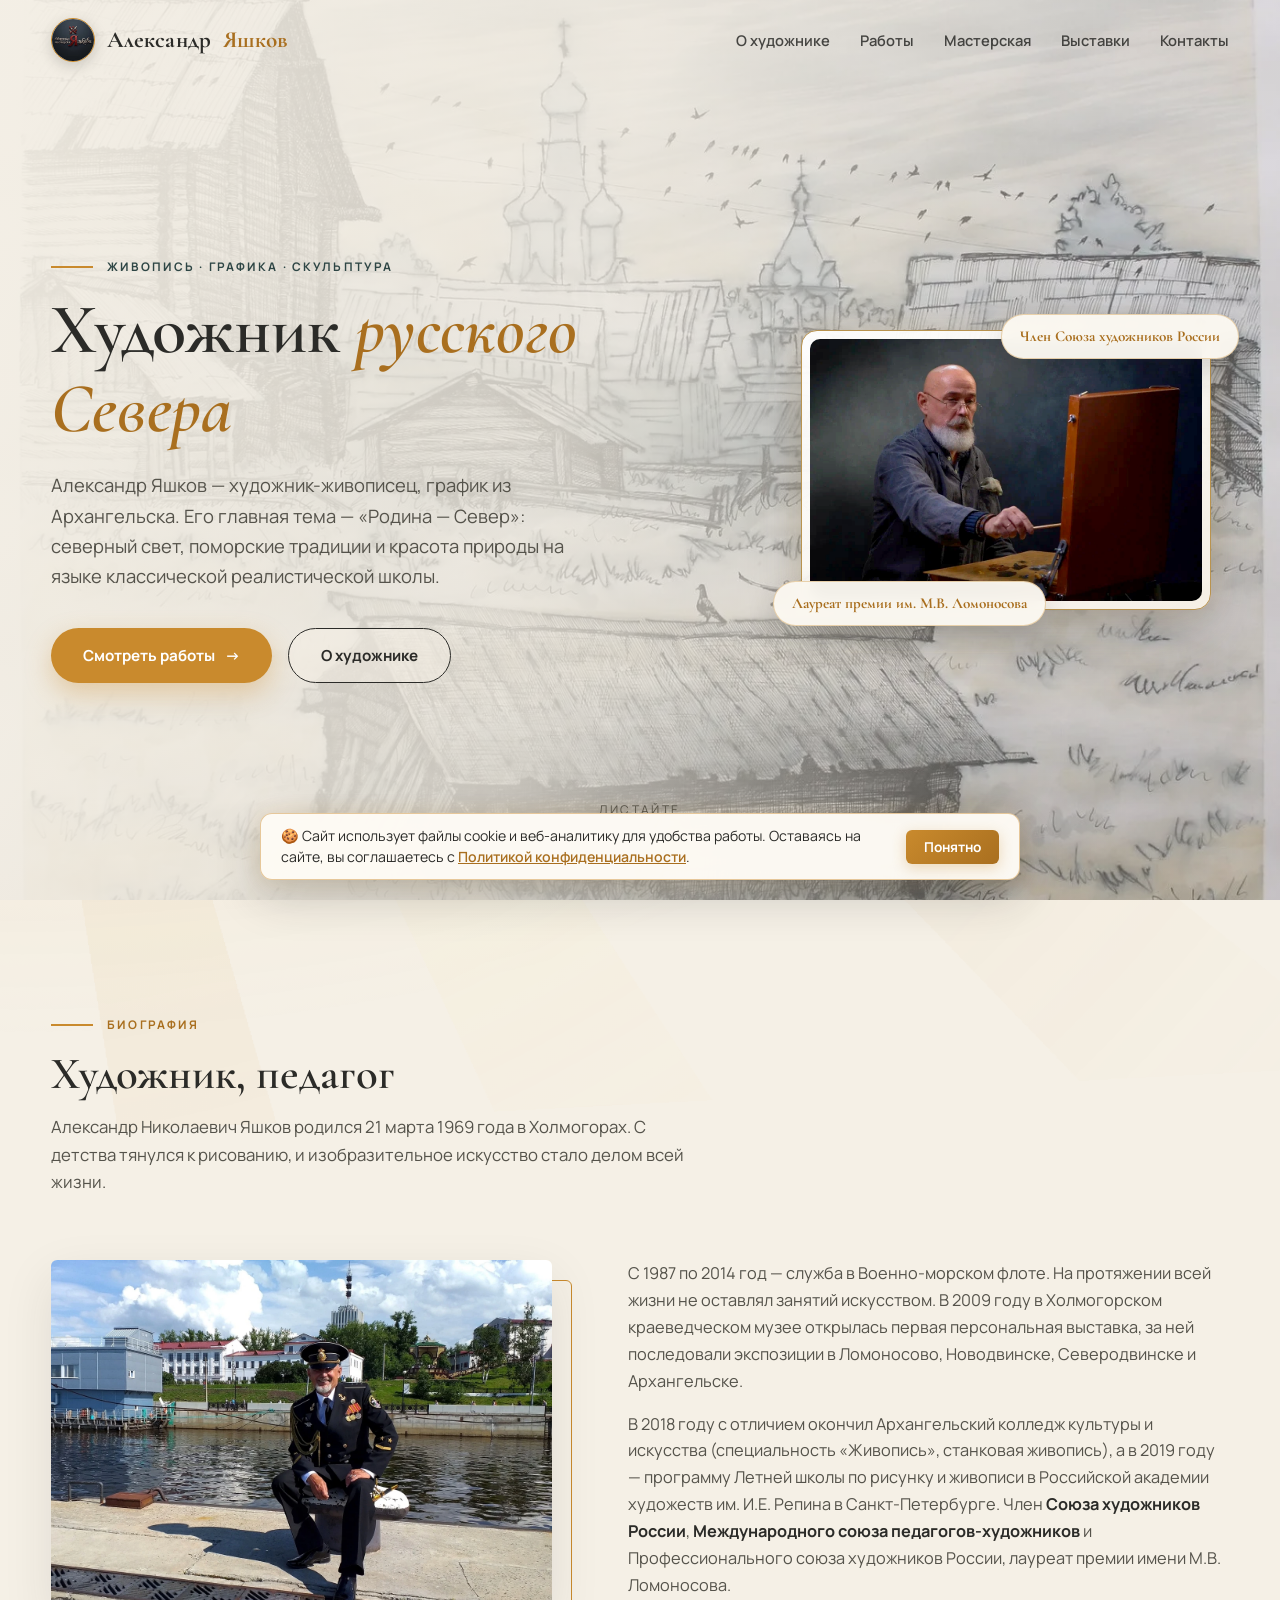
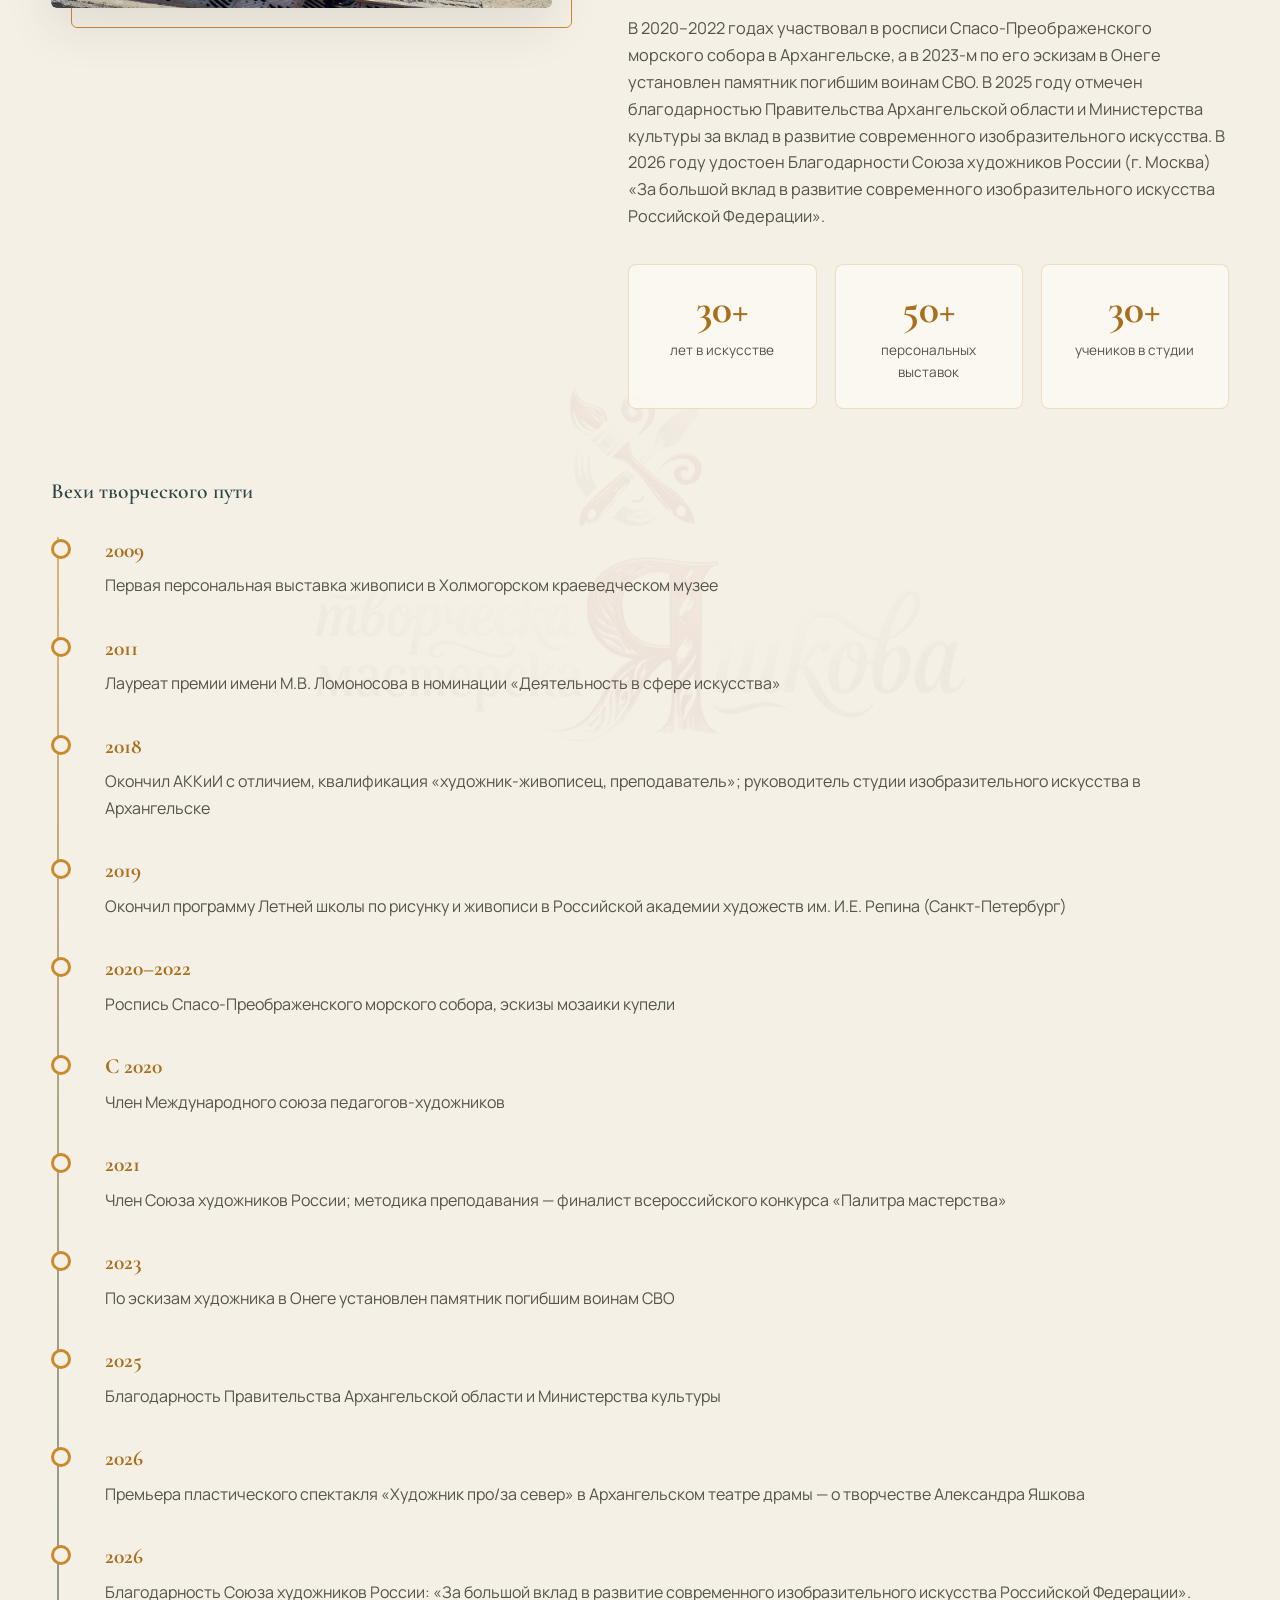
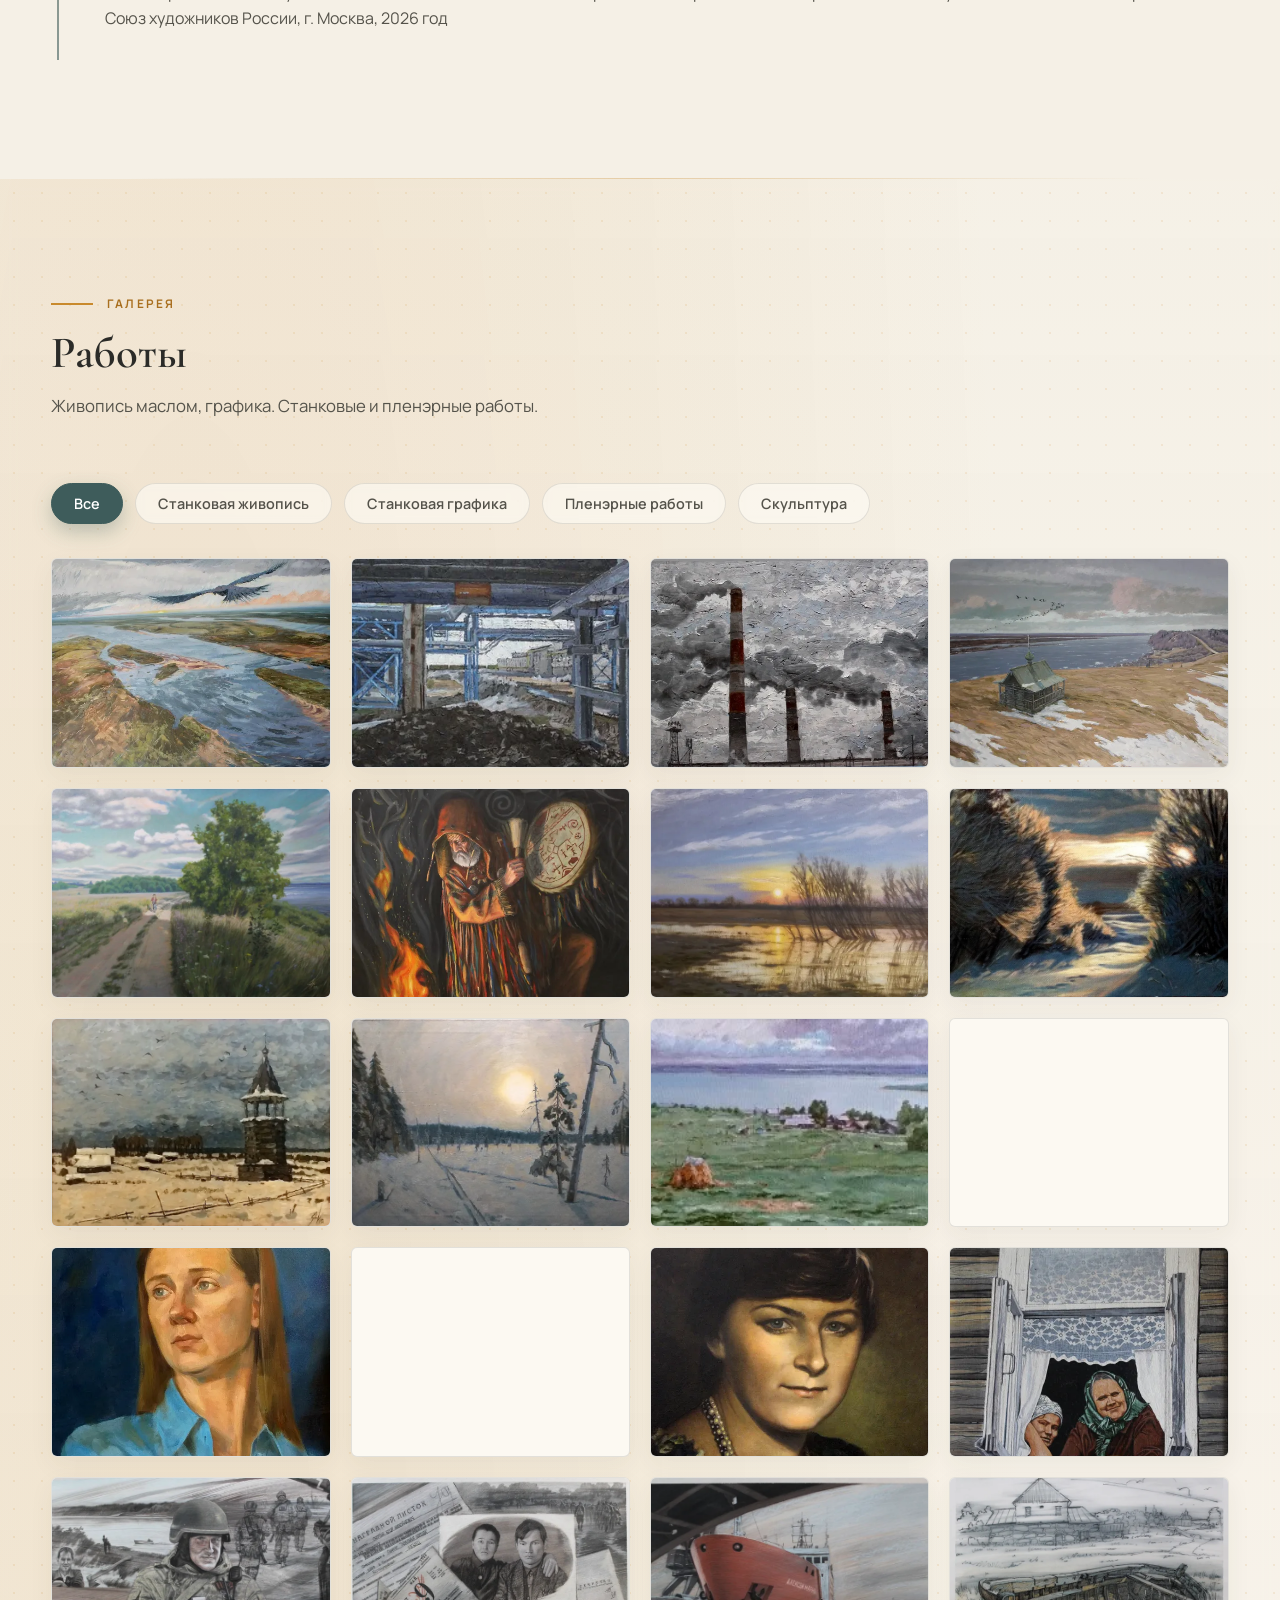
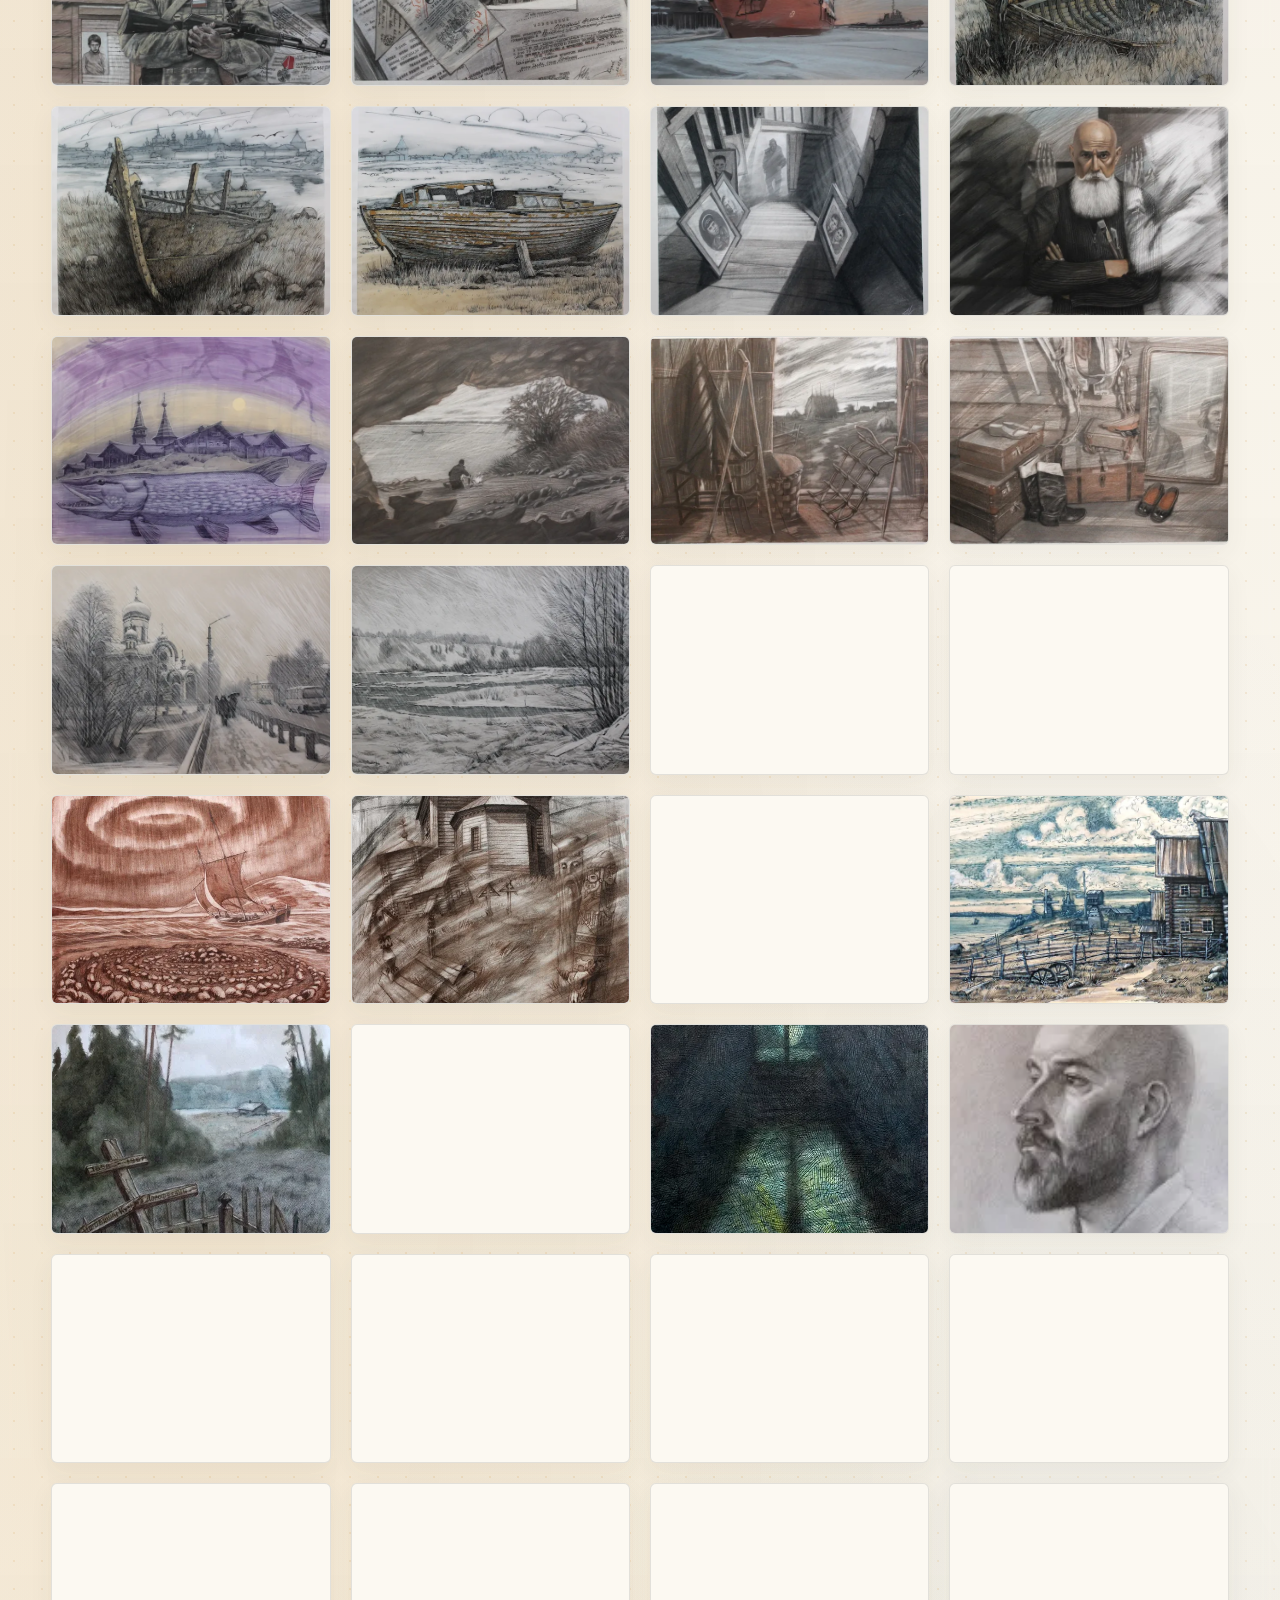
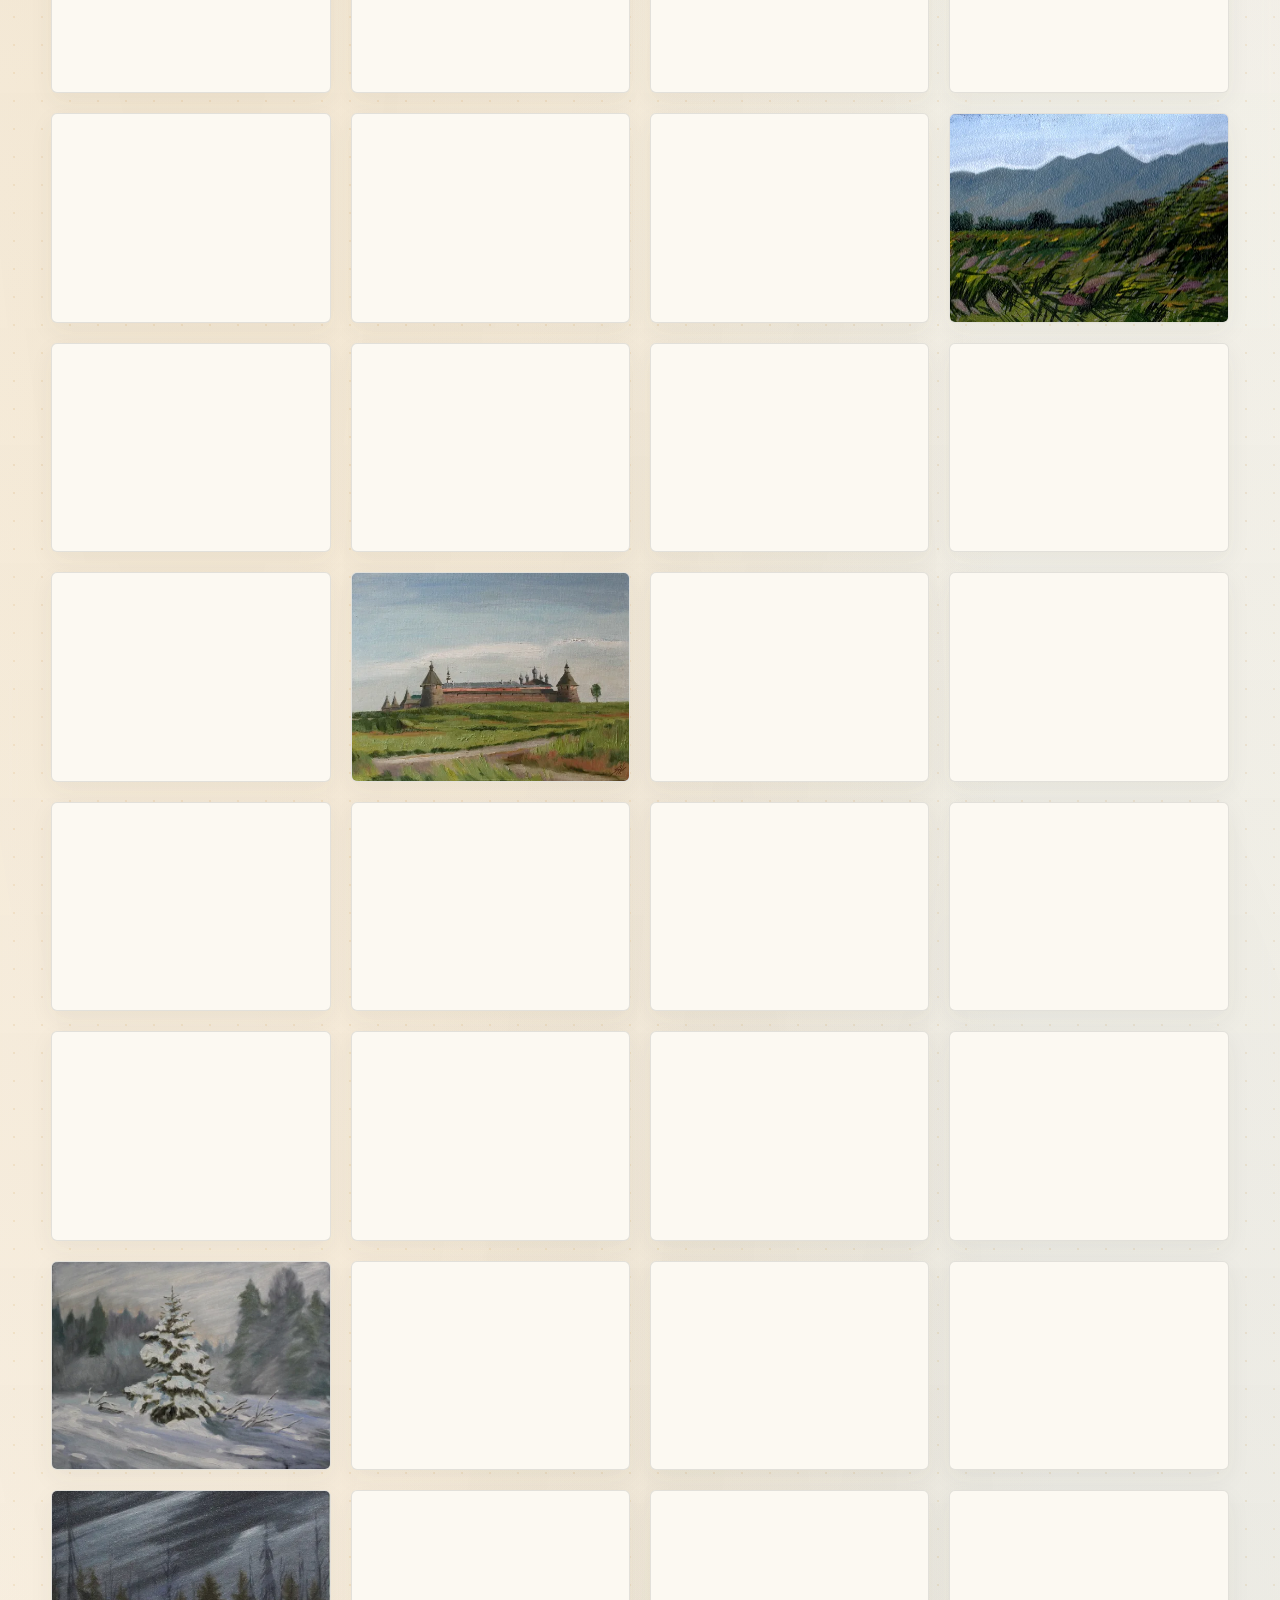
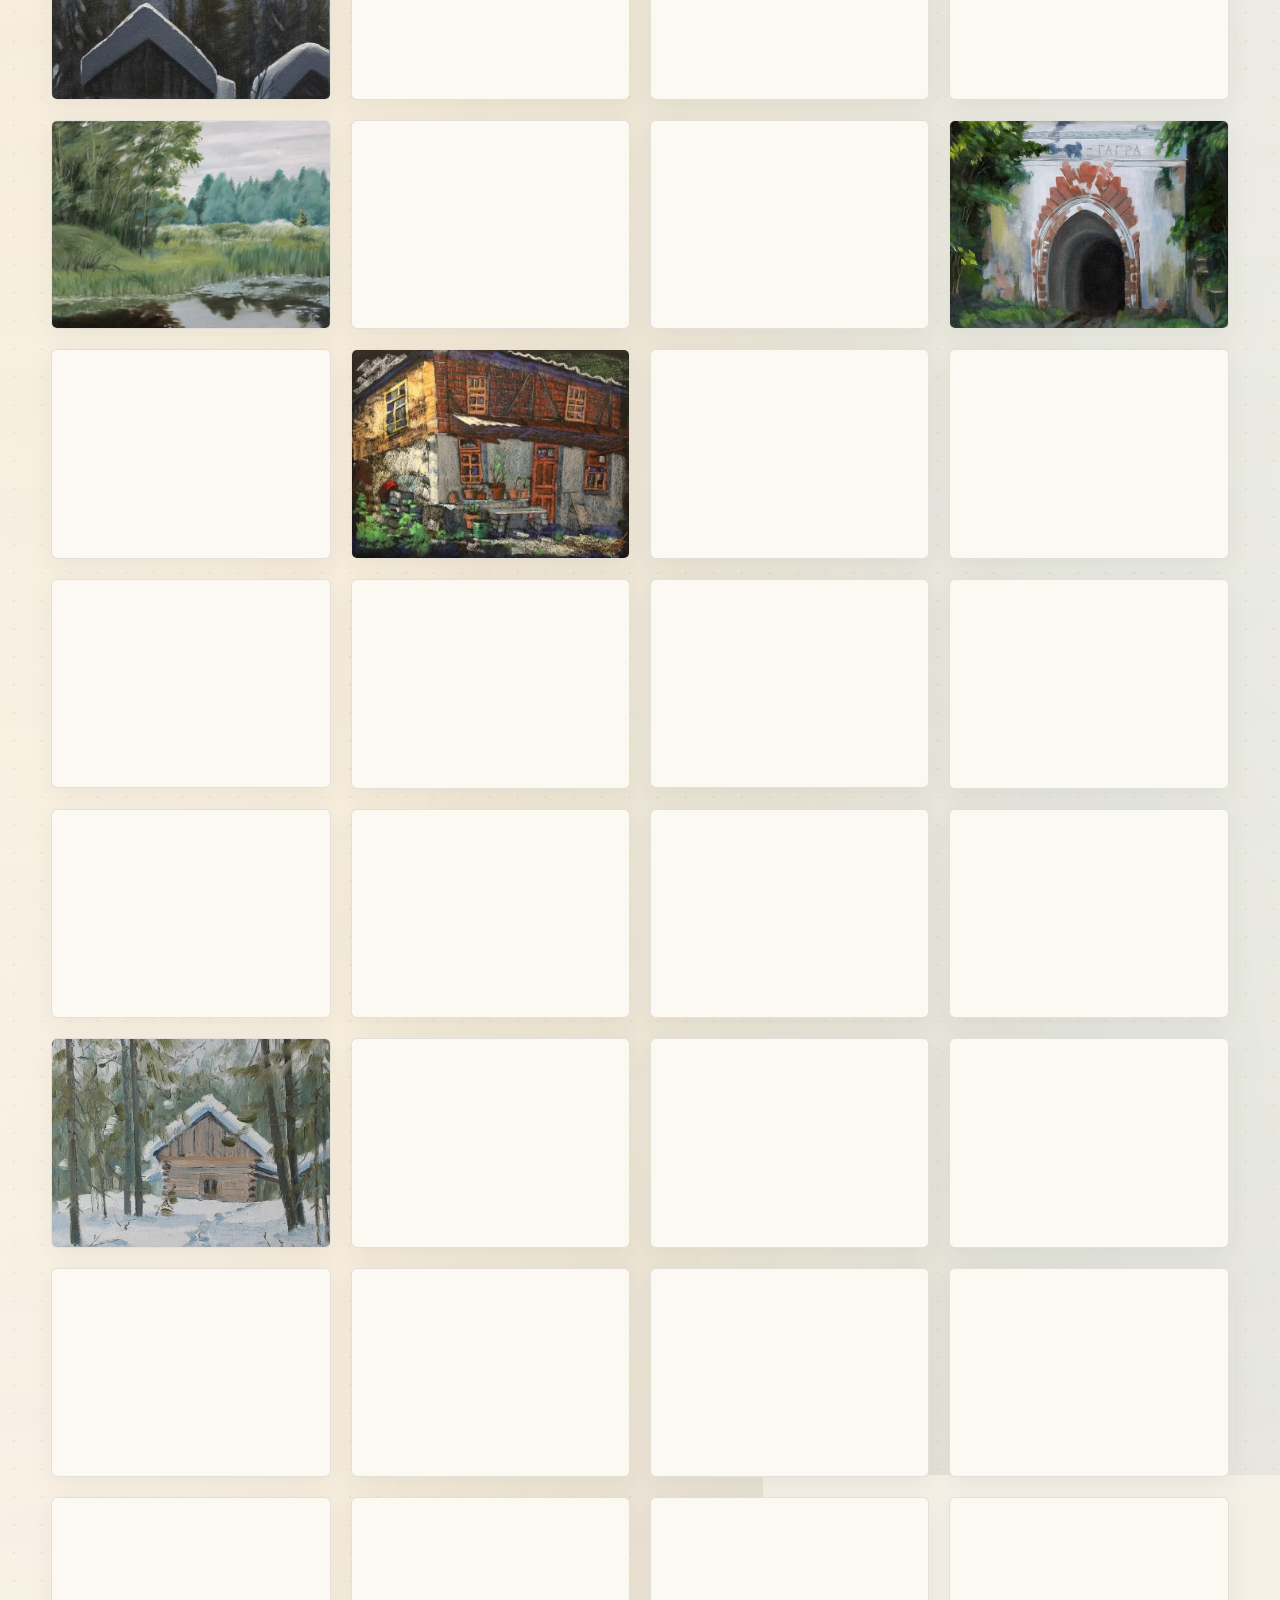
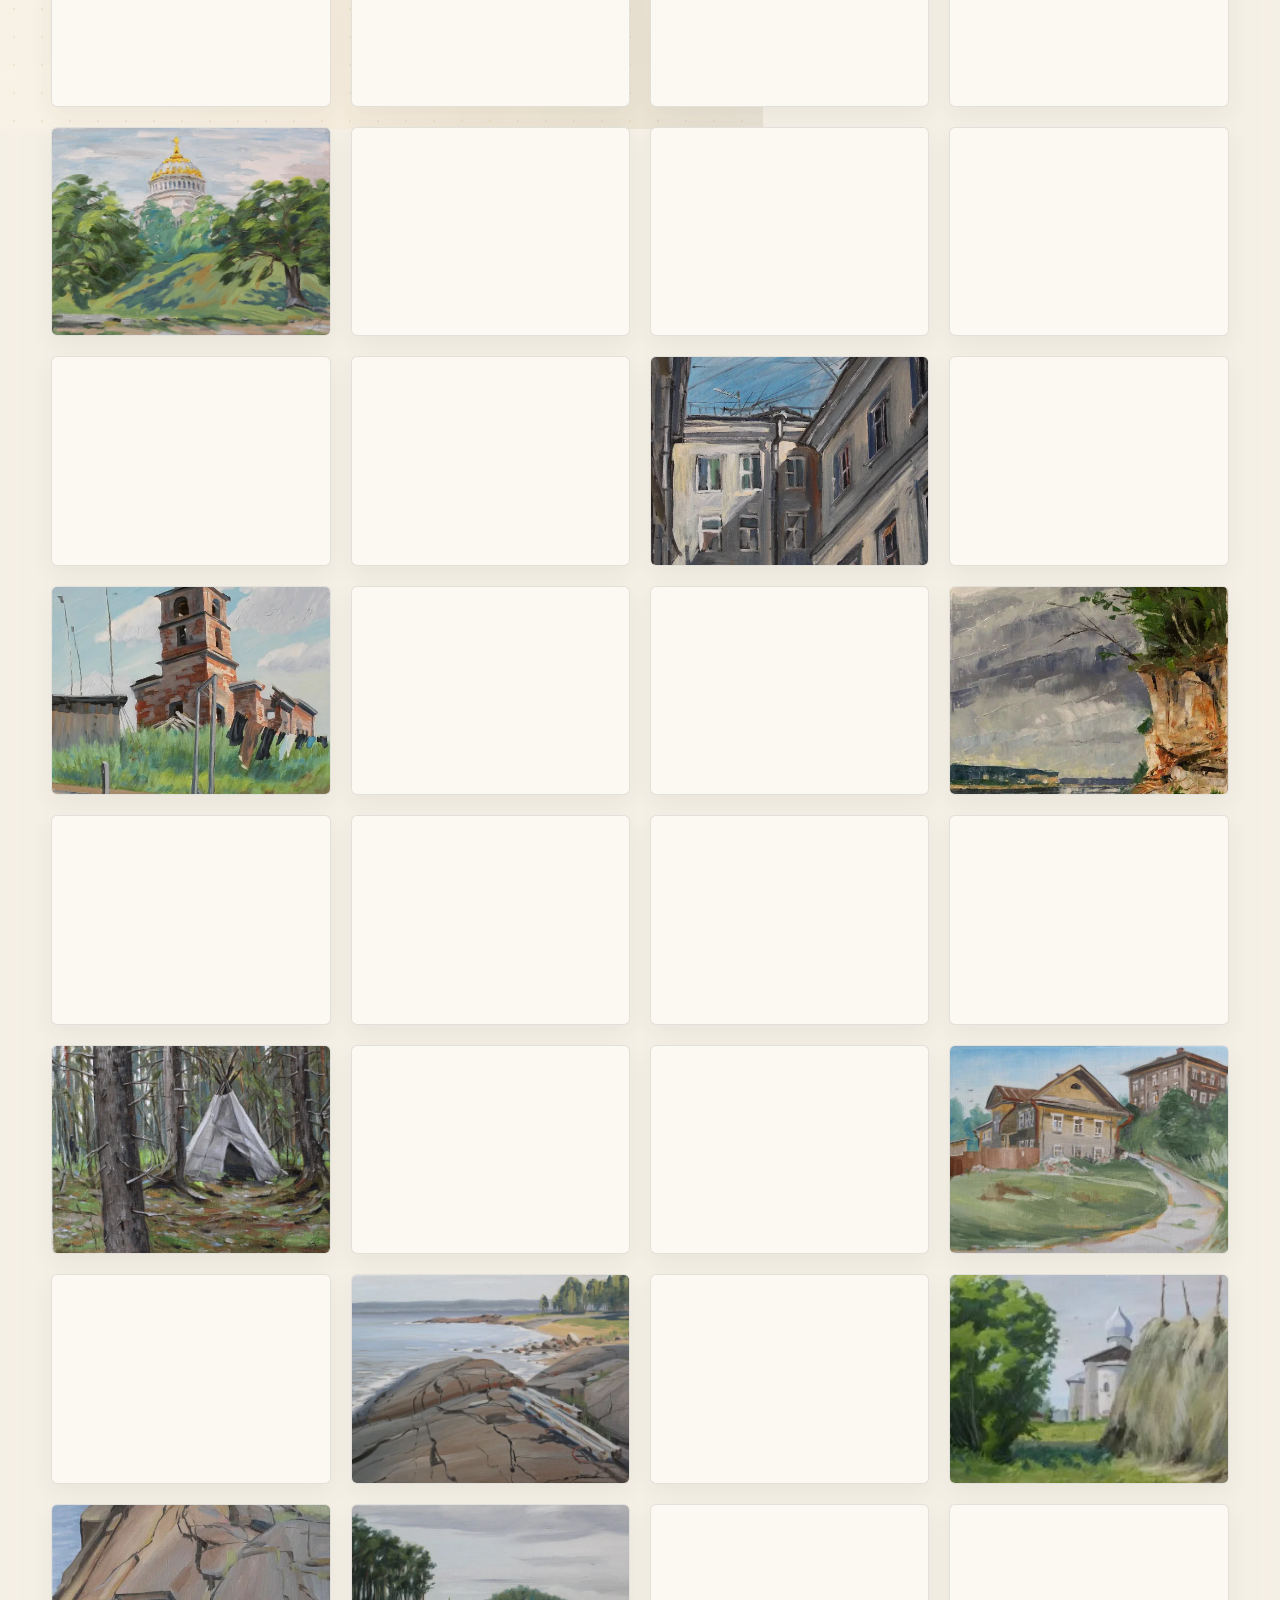
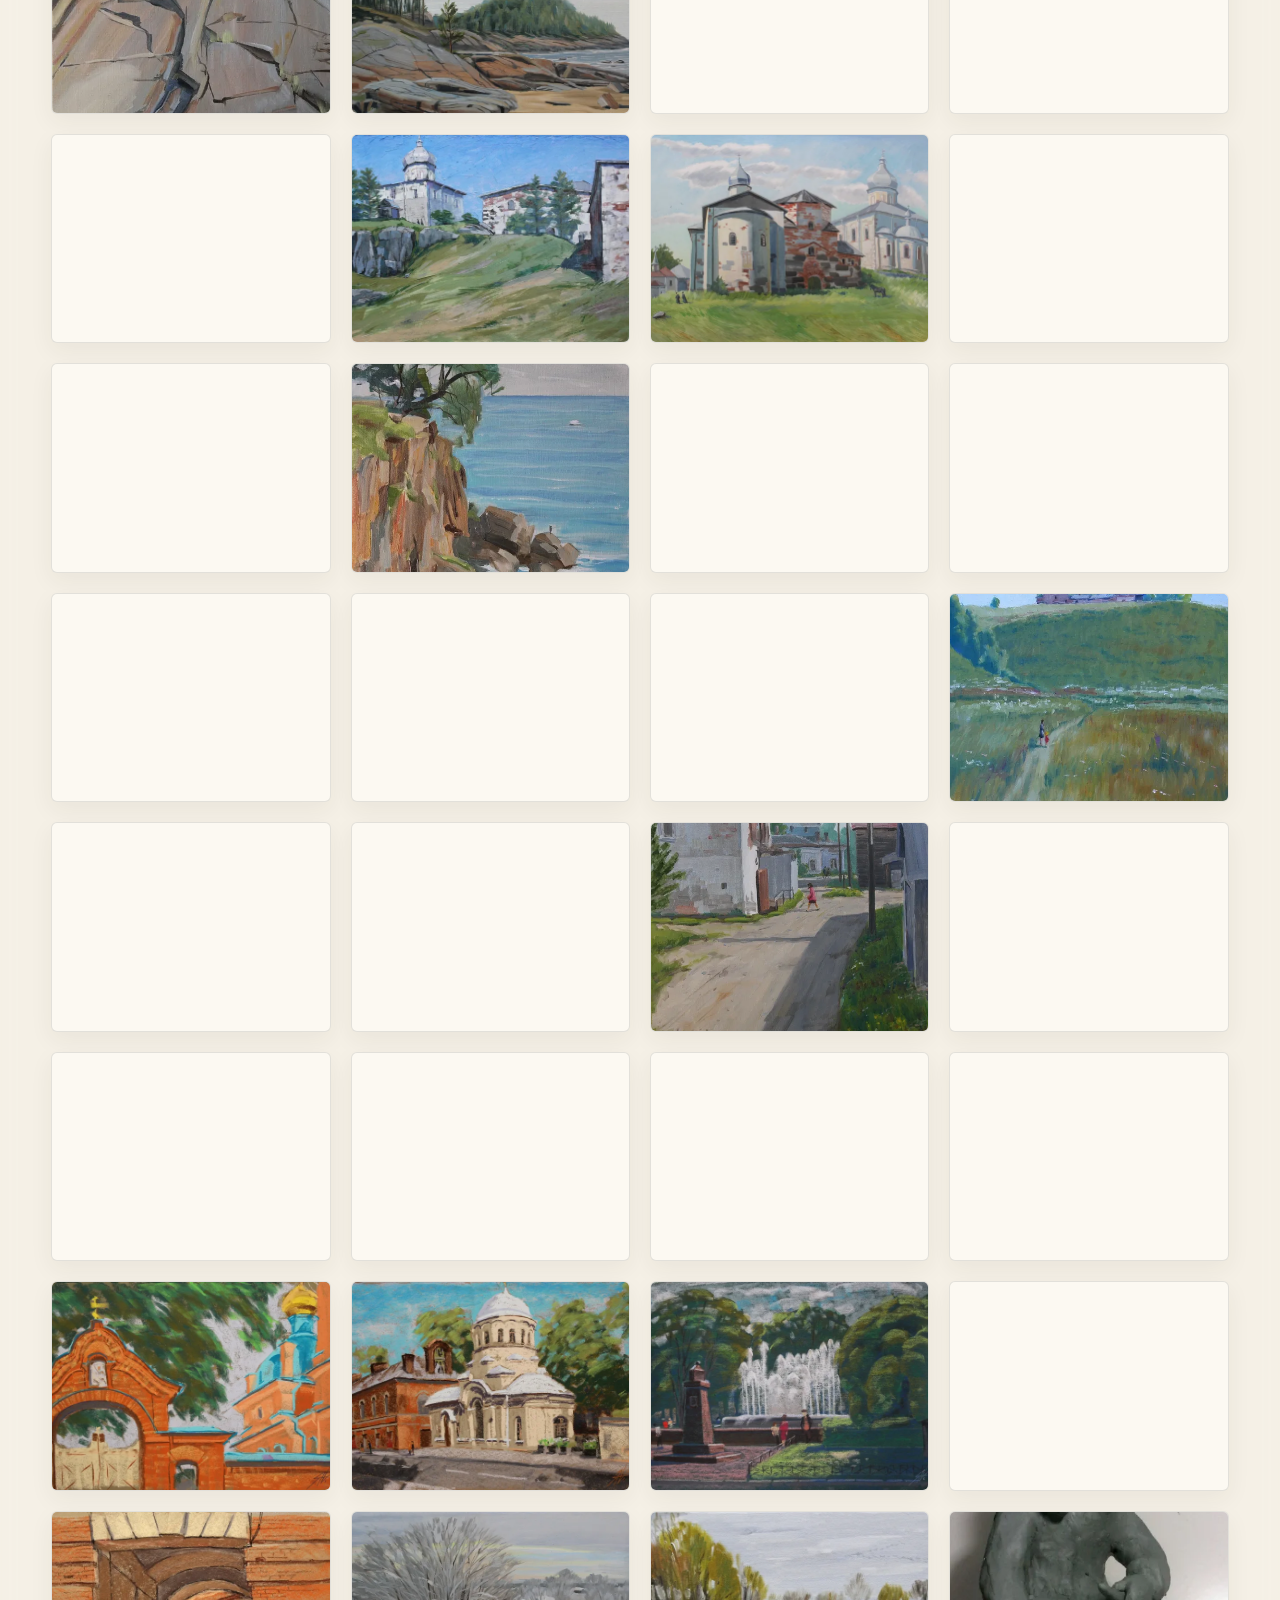
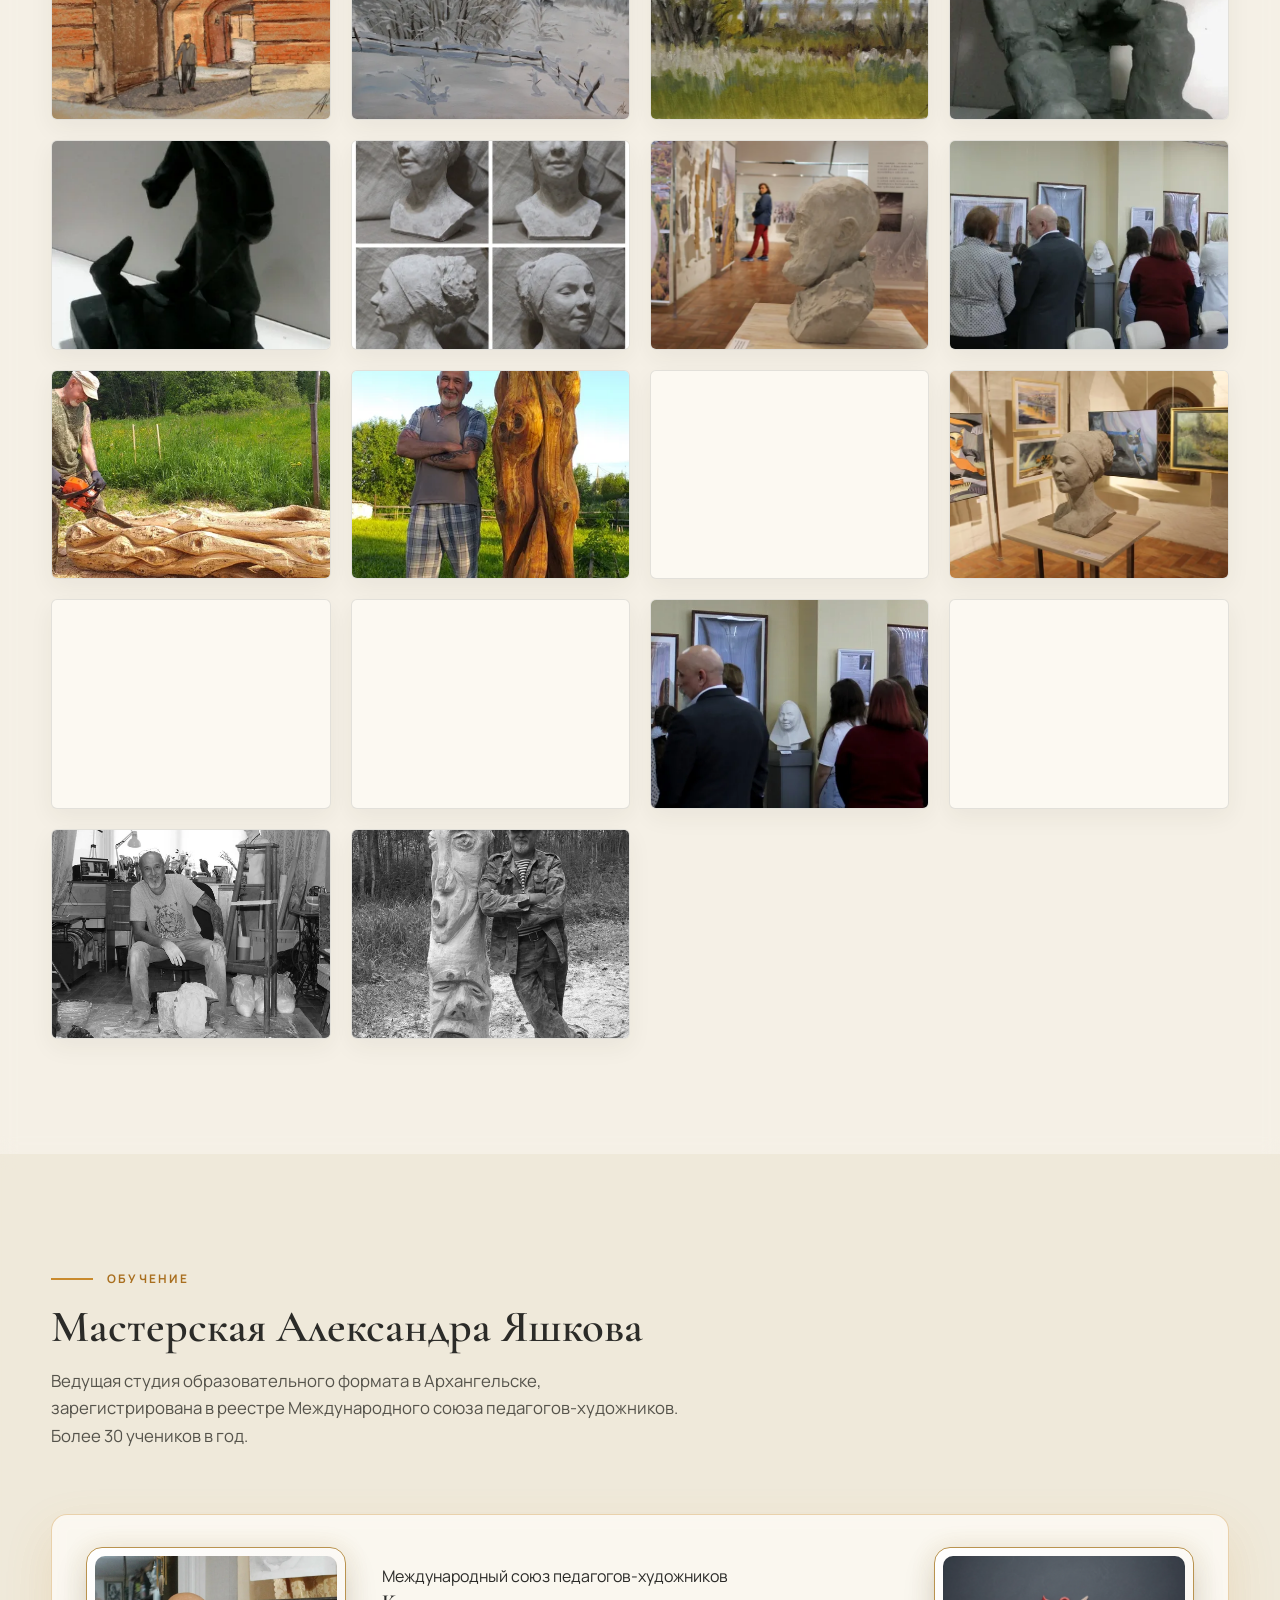
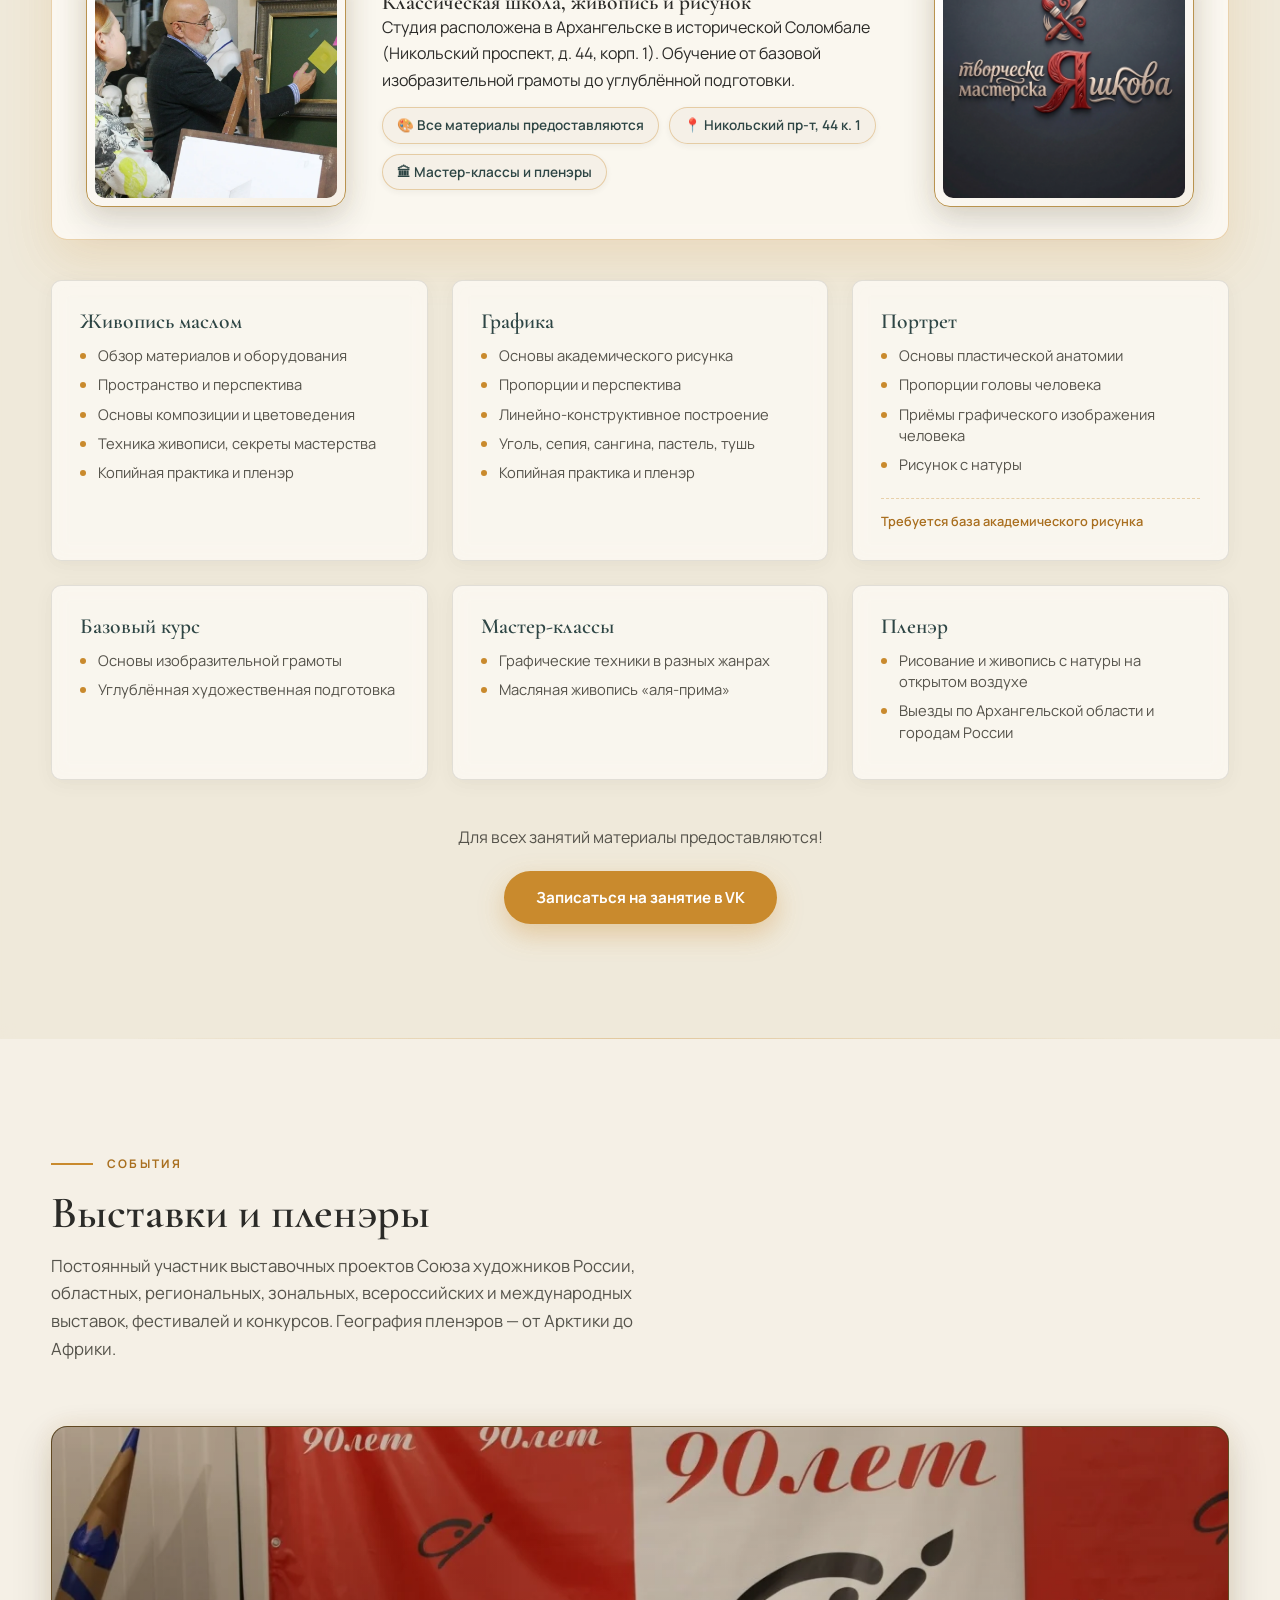
==== index.html @ a89cfd55 "Migrate yashkov29.ru static site to GitHub Pages (webp-optimized)" ====
<!DOCTYPE html>
<html lang="ru">
<head>
<meta charset="UTF-8">
<meta name="viewport" content="width=device-width, initial-scale=1.0">
<title>Александр Яшков — художник · Архангельск</title>
<meta name="description" content="Александр Яшков — архангельский художник-живописец и график, член Союза художников России, лауреат премии им. М.В. Ломоносова. Живопись, графика, скульптура, мастерская.">
<meta name="yandex-verification" content="c140264c277405fc">
<meta name="google-site-verification" content="google6029e8b15ab04833">
<link rel="icon" type="image/svg+xml" href="assets/img/favicon.svg">
<link rel="icon" type="image/png" sizes="32x32" href="assets/img/favicon-32x32.png">
<link rel="apple-touch-icon" sizes="180x180" href="assets/img/apple-touch-icon.png">
<link rel="shortcut icon" href="favicon.ico">
<link rel="canonical" href="https://yashkov29.ru/">
<meta property="og:type" content="website">
<meta property="og:title" content="Александр Яшков — художник русского Севера">
<meta property="og:description" content="Александр Яшков — архангельский художник-живописец и график, член Союза художников России, лауреат премии им. М.В. Ломоносова. Живопись, графика, скульптура, мастерская.">
<meta property="og:url" content="https://yashkov29.ru/">
<meta property="og:image" content="https://yashkov29.ru/assets/img/og-image.webp">
<meta property="og:locale" content="ru_RU">
<meta name="twitter:card" content="summary_large_image">
<link rel="preconnect" href="https://fonts.googleapis.com">
<link rel="preconnect" href="https://fonts.gstatic.com" crossorigin>
<link href="https://fonts.googleapis.com/css2?family=Cormorant+Garamond:ital,wght@0,500;0,600;0,700;1,500&family=Manrope:wght@400;600;700&family=Marck+Script&display=swap" rel="stylesheet">
<link rel="stylesheet" href="assets/css/style.css?v=1860">

<!-- Yandex.Metrika counter -->
<script type="text/javascript">
    (function(m,e,t,r,i,k,a){
        m[i]=m[i]||function(){(m[i].a=m[i].a||[]).push(arguments)};
        m[i].l=1*new Date();
        for (var j = 0; j < document.scripts.length; j++) {if (document.scripts[j].src === r) { return; }}
        k=e.createElement(t),a=e.getElementsByTagName(t)[0],k.async=1,k.src=r,a.parentNode.insertBefore(k,a)
    })(window, document,'script','https://mc.yandex.ru/metrika/tag.js?id=113758401', 'ym');

    ym(113758401, 'init', {ssr:true, webvisor:true, clickmap:true, ecommerce:"dataLayer", referrer: document.referrer, url: location.href, accurateTrackBounce:true, trackLinks:true});
</script>
<noscript><div><img src="https://mc.yandex.ru/watch/113758401" style="position:absolute; left:-9999px;" alt="" /></div></noscript>
<!-- /Yandex.Metrika counter -->
</head>
<body>

<!-- ===================== ШАПКА ===================== -->
<header class="header" id="header">
  <div class="container header-inner">
    <a class="logo" href="#top"><img src="assets/img/logo-nav.webp" alt="Александр Яшков">Александр <span>Яшков</span></a>
    <nav class="nav" id="nav">
      <a href="#about">О художнике</a>
      <a href="#works">Работы</a>
      <a href="#studio">Мастерская</a>
      <a href="#events">Выставки</a>
      <a href="#contacts">Контакты</a>
    </nav>
    <button class="nav-toggle" id="navToggle" aria-label="Меню"><span></span><span></span><span></span></button>
  </div>
</header>

<!-- Живой фон страницы -->
<div class="bg-decor" aria-hidden="true">
  <div class="sun-rays" id="sunRays"></div>
  <div class="sun-glints">
    <span class="glint g1"></span>
    <span class="glint g2"></span>
    <span class="glint g3"></span>
    <span class="glint g4"></span>
    <span class="glint g5"></span>
    <span class="glint g6"></span>
    <span class="glint g7"></span>
    <span class="glint g8"></span>
  </div>
  <div class="blob b1"></div>
  <div class="blob b2"></div>
  <div class="blob b3"></div>
</div>

<!-- ===================== HERO ===================== -->
<section class="hero" id="top">
  <div class="hero-bg" id="heroBg">
    <div class="slide active" style="background-image:url('assets/img/works/slide1.webp')"></div>
    <div class="slide" style="background-image:url('assets/img/works/slide2.webp')"></div>
    <div class="slide" style="background-image:url('assets/img/works/slide3.webp')"></div>
  </div>
  <div class="container hero-inner">
    <div class="hero-copy">
            <div class="kicker">Живопись · Графика · Скульптура</div>
      <h1>Художник <span class="accent">русского<br>Севера</span></h1>
      <p class="lead">Александр Яшков — художник-живописец, график из Архангельска. Его главная тема — «Родина — Север»: северный свет, поморские традиции и красота природы на языке классической реалистической школы.</p>
      <div class="hero-actions">
        <a class="btn btn-primary" href="#works">Смотреть работы <span class="arrow">→</span></a>
        <a class="btn btn-ghost" href="#about">О художнике</a>
      </div>
    </div>
    <div class="hero-portrait reveal">
      <a href="assets/img/portrait-full.webp" class="hero-portrait-frame" id="heroPortraitLink" data-cap="Александр Николаевич Яшков — художник-живописец и график, член Союза художников России, лауреат премии им. М.В. Ломоносова" title="Александр Яшков за работой">
        <img src="assets/img/portrait.webp" alt="Александр Яшков — художник русского Севера" class="hero-portrait-img">
      </a>
      <div class="hero-float f1">Член Союза художников России</div>
      <div class="hero-float f2">Лауреат премии им. М.В. Ломоносова</div>
    </div>
  </div>
  <div class="hero-scroll">листайте</div>
</section>

<!-- ===================== О ХУДОЖНИКЕ ===================== -->
<section class="section" id="about">
  <img class="section-wm" src="assets/img/logo-watermark.webp" alt="" aria-hidden="true">
  <div class="container">
    <div class="section-head reveal">
      <div class="kicker">Биография</div>
      <h2>Художник, педагог</h2>
      <p class="sub">Александр Николаевич Яшков родился 21 марта 1969 года в Холмогорах. С детства тянулся к рисованию, и изобразительное искусство стало делом всей жизни.</p>
    </div>
    <div class="about-grid">
      <div class="about-photo reveal d1">
        <img src="assets/img/portrait-2.webp" alt="Александр Яшков — художник">
      </div>
      <div class="about-text reveal d2">
        <p>С 1987 по 2014 год — служба в Военно-морском флоте. На протяжении всей жизни не оставлял занятий искусством. В 2009 году в Холмогорском краеведческом музее открылась первая персональная выставка, за ней последовали экспозиции в Ломоносово, Новодвинске, Северодвинске и Архангельске.</p>
        <p>В 2018 году с отличием окончил Архангельский колледж культуры и искусства (специальность «Живопись», станковая живопись), а в 2019 году — программу Летней школы по рисунку и живописи в Российской академии художеств им. И.Е. Репина в Санкт-Петербурге. Член <strong>Союза художников России</strong>, <strong>Международного союза педагогов-художников</strong> и Профессионального союза художников России, лауреат премии имени М.В. Ломоносова.</p>
        <p>В 2020–2022 годах участвовал в росписи Спасо-Преображенского морского собора в Архангельске, а в 2023-м по его эскизам в Онеге установлен памятник погибшим воинам СВО. В 2025 году отмечен благодарностью Правительства Архангельской области и Министерства культуры за вклад в развитие современного изобразительного искусства. В 2026 году удостоен Благодарности Союза художников России (г. Москва) «За большой вклад в развитие современного изобразительного искусства Российской Федерации».</p>
        <div class="facts">
          <div class="fact"><div class="num">30+</div><div class="lbl">лет в искусстве</div></div>
          <div class="fact"><div class="num">50+</div><div class="lbl">персональных выставок</div></div>
          <div class="fact"><div class="num">30+</div><div class="lbl">учеников в студии</div></div>
        </div>
                        
      </div>
    </div>

    <div style="margin-top:70px">
      <h3 style="margin-bottom:30px;color:var(--north-deep)">Вехи творческого пути</h3>
      <div class="timeline">
        <div class="tl-item reveal"><div class="tl-year">2009</div><div class="tl-text">Первая персональная выставка живописи в Холмогорском краеведческом музее</div></div>
        <div class="tl-item reveal"><div class="tl-year">2011</div><div class="tl-text">Лауреат премии имени М.В. Ломоносова в номинации «Деятельность в сфере искусства»</div></div>
        <div class="tl-item reveal"><div class="tl-year">2018</div><div class="tl-text">Окончил АККиИ с отличием, квалификация «художник-живописец, преподаватель»; руководитель студии изобразительного искусства в Архангельске</div></div>
        <div class="tl-item reveal"><div class="tl-year">2019</div><div class="tl-text">Окончил программу Летней школы по рисунку и живописи в Российской академии художеств им. И.Е. Репина (Санкт-Петербург)</div></div>
        <div class="tl-item reveal"><div class="tl-year">2020–2022</div><div class="tl-text">Роспись Спасо-Преображенского морского собора, эскизы мозаики купели</div></div>
        <div class="tl-item reveal"><div class="tl-year">С 2020</div><div class="tl-text">Член Международного союза педагогов-художников</div></div>
        <div class="tl-item reveal"><div class="tl-year">2021</div><div class="tl-text">Член Союза художников России; методика преподавания — финалист всероссийского конкурса «Палитра мастерства»</div></div>
        <div class="tl-item reveal"><div class="tl-year">2023</div><div class="tl-text">По эскизам художника в Онеге установлен памятник погибшим воинам СВО</div></div>
        <div class="tl-item reveal"><div class="tl-year">2025</div><div class="tl-text">Благодарность Правительства Архангельской области и Министерства культуры</div></div>
        <div class="tl-item reveal"><div class="tl-year">2026</div><div class="tl-text">Премьера пластического спектакля «Художник про/за север» в Архангельском театре драмы — о творчестве Александра Яшкова</div></div>
        <div class="tl-item reveal"><div class="tl-year">2026</div><div class="tl-text">Благодарность Союза художников России: «За большой вклад в развитие современного изобразительного искусства Российской Федерации». Союз художников России, г. Москва, 2026 год</div></div>
      </div>
    </div>
  </div>
</section>

<!-- ===================== РАБОТЫ ===================== -->
<section class="section section-paper" id="works">
  <div class="container">
    <div class="section-head reveal">
      <div class="kicker">Галерея</div>
      <h2>Работы</h2>
      <p class="sub">Живопись маслом, графика. Станковые и пленэрные работы.</p>
    </div>
                <div class="gallery-filter reveal" id="galleryFilter">
      <button class="filter-btn active" data-filter="all">Все</button>
      <button class="filter-btn" data-filter="zhivopis">Станковая живопись</button>
      <button class="filter-btn" data-filter="grafika">Станковая графика</button>
      <button class="filter-btn" data-filter="plener">Пленэрные работы</button>
      <button class="filter-btn" data-filter="sculpture">Скульптура</button>
    </div>
    <div class="gallery" id="gallery"></div>
    </div>
  </div>
</section>

<!-- ===================== МАСТЕРСКАЯ ===================== -->
<section class="section studio" id="studio">
  <div class="container">
    <div class="section-head reveal">
      <div class="kicker">Обучение</div>
      <h2>Мастерская Александра Яшкова</h2>
      <p class="sub">Ведущая студия образовательного формата в Архангельске, зарегистрирована в реестре Международного союза педагогов-художников. Более 30 учеников в год.</p>
    </div>
    <div class="studio-intro reveal">
            <a href="assets/img/studio/studio-slide-1.webp" class="studio-frame" id="studioPortraitLink" data-cap="Творческая мастерская Александра Яшкова (г. Архангельск)" title="Нажмите, чтобы открыть фото в полном размере">
        <div class="studio-slides" id="studioSlides">
          <img src="assets/img/studio/studio-slide-1.webp" alt="Творческая мастерская Александра Яшкова (г. Архангельск)" class="slide-img active" data-cap="Творческая мастерская Александра Яшкова (г. Архангельск)">
          <img src="assets/img/studio/studio-slide-2.webp" alt="Занятия в творческой мастерской: живопись и рисунок" class="slide-img" data-cap="Занятия в творческой мастерской: живопись и рисунок">
          <img src="assets/img/studio/studio-slide-3.webp" alt="Мастер-класс в мастерской Александра Яшкова" class="slide-img" data-cap="Мастер-класс в мастерской Александра Яшкова">
          <img src="assets/img/studio/studio-slide-4.webp" alt="Обучение живописи и рисунку в мастерской в Соломбале" class="slide-img" data-cap="Обучение живописи и рисунку в мастерской в Соломбале">
          <img src="assets/img/studio/studio-slide-5.webp" alt="Работа с натуры в студии Александра Яшкова" class="slide-img" data-cap="Работа с натуры в студии Александра Яшкова">
          <img src="assets/img/studio/studio-slide-6.webp" alt="Творческая атмосфера мастерской Александра Яшкова" class="slide-img" data-cap="Творческая атмосфера мастерской Александра Яшкова">
        </div>
      </a>
      <div class="studio-intro-info">
        <div class="studio-reg">Международный союз педагогов-художников</div>
        <h3>Классическая школа, живопись и рисунок</h3>
        <p>Студия расположена в Архангельске в исторической Соломбале (Никольский проспект, д. 44, корп. 1). Обучение от базовой изобразительной грамоты до углублённой подготовки.</p>
        <div class="studio-tags">
          <span class="stag">🎨 Все материалы предоставляются</span>
          <span class="stag">📍 Никольский пр-т, 44 к. 1</span>
          <span class="stag">🏛 Мастер-классы и пленэры</span>
        </div>
      </div>
      <a href="assets/img/logo-studio.webp" class="studio-frame" id="studioSealLink" data-cap="Творческая мастерская Александра Яшкова — официальный логотип" title="Открыть герб мастерской в полный размер">
        <img src="assets/img/logo-studio.webp" alt="Творческая мастерская Яшкова — официальный логотип">
      </a>
    </div>

    <div class="studio-grid reveal" id="courses">
      <div class="course">
        <h3>Живопись маслом</h3>
        <ul>
          <li>Обзор материалов и оборудования</li>
          <li>Пространство и перспектива</li>
          <li>Основы композиции и цветоведения</li>
          <li>Техника живописи, секреты мастерства</li>
          <li>Копийная практика и пленэр</li>
        </ul>
      </div>
      <div class="course">
        <h3>Графика</h3>
        <ul>
          <li>Основы академического рисунка</li>
          <li>Пропорции и перспектива</li>
          <li>Линейно-конструктивное построение</li>
          <li>Уголь, сепия, сангина, пастель, тушь</li>
          <li>Копийная практика и пленэр</li>
        </ul>
      </div>
      <div class="course">
        <h3>Портрет</h3>
        <ul>
          <li>Основы пластической анатомии</li>
          <li>Пропорции головы человека</li>
          <li>Приёмы графического изображения человека</li>
          <li>Рисунок с натуры</li>
        </ul>
        <div class="note">Требуется база академического рисунка</div>
      </div>
      <div class="course">
        <h3>Базовый курс</h3>
        <ul>
          <li>Основы изобразительной грамоты</li>
          <li>Углублённая художественная подготовка</li>
        </ul>
      </div>
      <div class="course">
        <h3>Мастер-классы</h3>
        <ul>
          <li>Графические техники в разных жанрах</li>
          <li>Масляная живопись «аля-прима»</li>
        </ul>
      </div>
      <div class="course">
        <h3>Пленэр</h3>
        <ul>
          <li>Рисование и живопись с натуры на открытом воздухе</li>
          <li>Выезды по Архангельской области и городам России</li>
        </ul>
      </div>
    </div>
    <div class="studio-cta reveal">
      <p style="margin-bottom:20px;color:var(--ink-soft)">Для всех занятий материалы предоставляются!</p>
      <a class="btn btn-primary" href="https://vk.me/iskusstvo29" target="_blank" rel="noopener">Записаться на занятие в VK</a>
    </div>
  </div>
</section>

<!-- ===================== ВЫСТАВКИ ===================== -->
<section class="section" id="events">
  <div class="container">
    <div class="section-head reveal">
      <div class="kicker">События</div>
      <h2>Выставки и пленэры</h2>
      <p class="sub">Постоянный участник выставочных проектов Союза художников России, областных, региональных, зональных, всероссийских и международных выставок, фестивалей и конкурсов. География пленэров — от Арктики до Африки.</p>
    </div>
        <div class="events-showcase reveal" id="eventsShowcase">
      <div class="events-slides" id="eventsSlides">
        <div class="event-slide active" style="background-image:url('assets/img/events/event-slide-1.webp')" data-cap="Выставки и пленэры Александра Яшкова"></div>
        <div class="event-slide" style="background-image:url('assets/img/events/event-slide-2.webp')" data-cap="Выставки и пленэры Александра Яшкова"></div>
        <div class="event-slide" style="background-image:url('assets/img/events/event-slide-3.webp')" data-cap="Выставки и пленэры Александра Яшкова"></div>
        <div class="event-slide" style="background-image:url('assets/img/events/event-slide-4.webp')" data-cap="Выставки и пленэры Александра Яшкова"></div>
        <div class="event-slide" style="background-image:url('assets/img/events/event-slide-5.webp')" data-cap="Выставки и пленэры Александра Яшкова"></div>
        <div class="event-slide" style="background-image:url('assets/img/events/event-slide-6.webp')" data-cap="Выставки и пленэры Александра Яшкова"></div>
        <div class="event-slide" style="background-image:url('assets/img/events/event-slide-7.webp')" data-cap="Выставки и пленэры Александра Яшкова"></div>
      </div>
      <button class="es-nav-btn prev" id="esPrev" aria-label="Предыдущее фото">‹</button>
      <button class="es-nav-btn next" id="esNext" aria-label="Следующее фото">›</button>
      <div class="events-dots" id="eventsDots">
        <span class="edot active" data-idx="0"></span>
        <span class="edot" data-idx="1"></span>
        <span class="edot" data-idx="2"></span>
        <span class="edot" data-idx="3"></span>
        <span class="edot" data-idx="4"></span>
        <span class="edot" data-idx="5"></span>
        <span class="edot" data-idx="6"></span>
      </div>
    </div>
    <div class="events reveal">
      <div class="event">
        <div class="date"><div class="d">2026</div><div class="m">год</div></div>
        <div>
          <h3>Персональная выставка «Соловки да Кий»</h3>
          <p>К Году культуры Русского Севера. г. Архангельск.</p>
        </div>
      </div>
      <div class="event">
        <div class="date"><div class="d">2026</div><div class="m">год</div></div>
        <div>
          <h3>Пластический спектакль «Художник про/за север»</h3>
          <p>Премьера в Архангельском театре драмы: танец, живопись и музыка соединяются в исследовании творчества Александра Яшкова.</p>
        </div>
      </div>
      <div class="event">
        <div class="date"><div class="d">2025</div><div class="m">год</div></div>
        <div>
          <h3>Выставка живописи и графики в Пинеге</h3>
          <p>Экспозиция в Краеведческом музее посёлка Пинега Архангельской области.</p>
        </div>
      </div>
      <div class="event">
        <div class="date"><div class="d">2025</div><div class="m">год</div></div>
        <div>
          <h3>Пленэры 2025 года</h3>
          <p>Холмогорские леса и озёра, река Пинега, Онега, Белое море и остров Кий; Москва, Ярославль, Кострома, Казань, Чебоксары, Нижний Новгород, Волга.</p>
        </div>
      </div>
      <div class="event">
        <div class="date"><div class="d">2024</div><div class="m">год</div></div>
        <div>
          <h3>Персональная выставка «Дороги пленэра» (150 пленэрных работ)</h3>
          <p>г. Архангельск, выставочный зал «Поморская АРТель».</p>
        </div>
      </div>
      <div class="event">
        <div class="date"><div class="d">2023</div><div class="m">год</div></div>
        <div>
          <h3>Выставка произведений СЗФО «Российский Север XIII»</h3>
          <p>Выставка произведений художников Северо-Западного федерального округа, г. Псков.</p>
        </div>
      </div>
      <div class="event">
        <div class="date"><div class="d">2022</div><div class="m">год</div></div>
        <div>
          <h3>Фестиваль пленэрной живописи</h3>
          <p>с. Красноборск Архангельской области.</p>
        </div>
      </div>
      <div class="event">
        <div class="date"><div class="d">2022</div><div class="m">год</div></div>
        <div>
          <h3>Выставка к 85-летию Архангельской области</h3>
          <p>Государственный Кремлёвский дворец, г. Москва.</p>
        </div>
      </div>
    </div>
    <div class="archive-albums reveal">
      <div class="archive-albums-title">Тематические альбомы и фотоархивы ВКонтакте:</div>
      <div class="archive-links">
        <a href="https://vk.ru/id207470717" target="_blank" rel="noopener" class="arch-link">👤 Личная страница в VK</a>
        <a href="https://vk.ru/art_yashkov" target="_blank" rel="noopener" class="arch-link">✨ Группа «Живопись / Графика»</a>
        <a href="https://vk.ru/iskusstvo29" target="_blank" rel="noopener" class="arch-link">🎨 Мастерская Александра Яшкова</a>
        <a href="https://vk.ru/album207470717_271242361" target="_blank" rel="noopener" class="arch-link">🖼 Творческое портфолио (230+)</a>
        <a href="https://vk.ru/album207470717_276454319" target="_blank" rel="noopener" class="arch-link">🌲 Пленэры и мастерская (~1000)</a>
        <a href="https://vk.ru/album207470717_245621468" target="_blank" rel="noopener" class="arch-link">🎨 Станковые полотна</a>
        <a href="https://vk.ru/album207470717_293843951" target="_blank" rel="noopener" class="arch-link">🗿 Скульптура и мелкая пластика</a>
        <a href="https://vk.ru/album207470717_264090594" target="_blank" rel="noopener" class="arch-link">🏛 Академия художеств (СПб)</a>
      </div>
    </div>
  </div>
</section>

<!-- ===================== КОНТАКТЫ ===================== -->
<section class="section section-paper" id="contacts">
  <div class="container">
    <div class="section-head reveal">
      <div class="kicker">Связь</div>
      <h2>Контакты</h2>
      <p class="sub">По вопросам приобретения работ, участия в выставках и записи в мастерскую — свяжитесь удобным способом.</p>
    </div>
    <div class="contact-cards">
      <div class="contact-card reveal d1">
        <div class="cc-kicker">Покупка и выставки</div>
        <h3>Приобретение картин и выставочные проекты</h3>
        <p class="cc-sub">Оформление и доставка работ до формата А3, большие форматы — по договорённости.</p>
        <a class="cc-link" href="tel:+79216735330">
          <span class="cc-ic">✆</span>
          <span>+7 (921) 673-53-30<br><small>Личный телефон художника — звонки и SMS</small></span>
        </a>
        <a class="cc-link" href="mailto:art_yashkov@mail.ru">
          <span class="cc-ic">✉</span>
          <span>art_yashkov@mail.ru<br><small>Для музеев, галерей и прессы</small></span>
        </a>
                <a class="cc-link" href="https://vk.ru/art_yashkov" target="_blank" rel="noopener">
          <span class="cc-ic">🎨</span>
          <span>Группа продаж картин в VK<br><small>vk.ru/art_yashkov · Живопись / Графика</small></span>
        </a>
        <a class="cc-link" href="https://vk.me/art_yashkov" target="_blank" rel="noopener">
          <span class="cc-ic">В</span>
          <span>Написать автору в VK<br><small>Диалог открывается в один клик</small></span>
        </a>
      </div>
      <div class="contact-card reveal d2">
        <div class="cc-head-flex">
          <div>
            <div class="cc-kicker">Обучение</div>
            <h3>Мастерская Александра Яшкова</h3>
          </div>
          <a href="assets/img/logo-studio.webp" class="cc-seal-link" id="ccSealLink" data-cap="Творческая мастерская Александра Яшкова — официальный герб" title="Официальный знак мастерской">
            <img src="assets/img/logo-nav.webp" alt="Печать мастерской" class="cc-seal-thumb">
          </a>
        </div>
        <p class="cc-sub">Занятия живописью, графикой и рисунком. Материалы предоставляются.</p>
        <a class="cc-link" href="tel:+79216735330">
          <span class="cc-ic">✆</span>
          <span>+7 (921) 673-53-30<br><small>Запись на занятия — звонок или SMS</small></span>
        </a>
        <a class="cc-link" href="mailto:art_yashkov@mail.ru">
          <span class="cc-ic">✉</span>
          <span>art_yashkov@mail.ru<br><small>Для вопросов о занятиях</small></span>
        </a>
        <a class="cc-link" href="https://vk.me/iskusstvo29" target="_blank" rel="noopener">
          <span class="cc-ic">М</span>
          <span>Записаться на занятие в VK<br><small>Вопросы и расписание — в диалог</small></span>
        </a>
        <a class="cc-link" href="https://yandex.ru/maps/?text=Архангельск+Никольский+проспект+44к1" target="_blank" rel="noopener">
          <span class="cc-ic">⚓</span>
          <span>г. Архангельск, Никольский пр-т, 44 к. 1<br><small>Мастерская в Соломбале · Открыть в Яндекс Картах</small></span>
        </a>
      </div>
    </div>
  </div>
</section>

<!-- ===================== ФУТЕР ===================== -->
<footer class="footer">
  <div class="container">
    <div class="footer-inner">
      <div class="logo"><img src="assets/img/logo-nav.webp" alt="Александр Яшков"><span class="footer-name">Александр</span> <span>Яшков</span></div>
      <nav>
        <a href="#about">О художнике</a>
        <a href="#works">Работы</a>
        <a href="#studio">Мастерская</a>
        <a href="#events">Выставки</a>
        <a href="#contacts">Контакты</a>
      </nav>
    </div>
        <div class="copy">
      © 2026 Александр Яшков · Художник русского Севера
      <span class="copy-sep">·</span>
      <a href="#privacy" class="privacy-link">Политика конфиденциальности</a>
    </div>
    <!-- Поморская птица счастья внизу сайта -->
    <div class="footer-bird-wrap">
      <div class="sky-easter-egg" id="skyEasterEgg" title="Поморская птица счастья ✨ Нажмите, чтобы поймать удачу!" role="button" tabindex="0" aria-label="Пасхалка: птица счастья">
        <div class="bird-aura"></div>
        <div class="easter-bird">
          <svg viewBox="0 0 72 72" class="bird-svg" fill="none" xmlns="http://www.w3.org/2000/svg">
            <defs>
              <linearGradient id="birdGoldGrad" x1="0%" y1="0%" x2="100%" y2="100%">
                <stop offset="0%" stop-color="#fff4b8"/>
                <stop offset="45%" stop-color="#e5aa38"/>
                <stop offset="100%" stop-color="#a46316"/>
              </linearGradient>
            </defs>
            <path d="M36 34 C30 18 18 10 6 8 C14 16 22 26 32 35 Z" fill="url(#birdGoldGrad)" opacity="0.95"/>
            <path d="M36 34 C34 16 26 6 12 4 C18 14 26 24 34 35 Z" fill="url(#birdGoldGrad)" opacity="0.85"/>
            <path d="M36 34 C38 14 36 2 22 2 C26 12 32 24 36 34 Z" fill="url(#birdGoldGrad)"/>
            <path d="M36 34 C44 14 46 2 34 2 C36 12 37 24 36 34 Z" fill="url(#birdGoldGrad)" opacity="0.85"/>
            <path d="M28 36 C30 31 38 30 45 31 C52 32 58 29 63 26 C64 27 65 29 63 31 C57 36 49 39 42 40 C35 41 29 39 28 36 Z" fill="url(#birdGoldGrad)"/>
            <path d="M28 36 C20 40 12 46 4 54 C12 50 20 44 26 39 Z" fill="url(#birdGoldGrad)" opacity="0.9"/>
            <path d="M28 36 C22 43 16 52 8 62 C16 54 23 46 27 40 Z" fill="url(#birdGoldGrad)"/>
            <path d="M28 36 C24 45 22 56 16 68 C22 58 27 48 29 41 Z" fill="url(#birdGoldGrad)" opacity="0.85"/>
            <circle cx="58" cy="29" r="1.5" fill="#2b2b28"/>
          </svg>
        </div>
      </div>
    </div>
  </div>
</footer>

<!-- ===================== LIGHTBOX ===================== -->
<div class="lightbox" id="lightbox">
  <button class="lb-close" id="lbClose">✕</button>
  <button class="lb-prev" id="lbPrev">‹</button>
  <div class="lb-hallmark" id="lbHallmark" title="Авторская работа Александра Яшкова · Союз художников России">
    <img src="assets/img/logo-nav.webp" alt="Клеймо автора">
    <span>Авторская работа · СХР</span>
  </div>
  <img id="lbImg" src="" alt="">
  <button class="lb-next" id="lbNext">›</button>
  <div class="lb-cap" id="lbCap"></div>
</div>

<!-- ===================== ПЛАВАЮЩАЯ КНОПКА ЗВОНКА ===================== -->
<a class="call-fab" href="tel:+79216735330" aria-label="Позвонить художнику">✆</a>


<div class="easter-toast" id="easterToast" aria-live="polite">
  <span class="easter-toast-icon">✨</span>
  <span class="easter-toast-text">«Птица счастья поморов: тепло северного дома и вдохновение для вас!» — Александр Яшков</span>
</div>



<!-- ===================== АККУРАТНАЯ ПЛАШКА COOKIE / 152-ФЗ ===================== -->
<div class="cookie-banner" id="cookieBanner" role="region" aria-label="Уведомление об использовании cookie">
  <div class="cookie-banner-inner">
    <div class="cookie-text">
      🍪 Сайт использует файлы cookie и веб-аналитику для удобства работы. Оставаясь на сайте, вы соглашаетесь с <a href="#privacy">Политикой конфиденциальности</a>.
    </div>
    <button class="cookie-accept-btn" id="cookieAcceptBtn">Понятно</button>
  </div>
</div>

<!-- ===================== МОДАЛЬНОЕ ОКНО: ПОЛИТИКА КОНФИДЕНЦИАЛЬНОСТИ ===================== -->
<div class="privacy-modal" id="privacyModal" role="dialog" aria-modal="true" aria-labelledby="privacyTitle">
  <div class="privacy-modal-backdrop" id="privacyBackdrop"></div>
  <div class="privacy-modal-card">
    <button class="privacy-close" id="privacyClose" aria-label="Закрыть">✕</button>
    <div class="privacy-kicker">152-ФЗ РФ · Защита персональных данных</div>
    <h3 id="privacyTitle">Политика конфиденциальности</h3>
    <div class="privacy-body">
      <h4>1. Общие положения</h4>
      <p>Настоящая Политика обработки персональных данных составлена в соответствии с Федеральным законом РФ от 27.07.2006 № 152-ФЗ «О персональных данных» и определяет порядок обработки и меры по обеспечению безопасности данных на сайте <strong>yashkov29.ru</strong> (Оператор: художник Яшков Александр Николаевич, г. Архангельск).</p>

      <h4>2. Отсутствие прямого сбора персональных данных</h4>
      <p>Сайт <strong>yashkov29.ru</strong> носит исключительно информационно-ознакомительный характер и <strong>не содержит веб-форм сбора, регистрации или хранения персональных данных</strong>. Связь с художником осуществляется через прямые ссылки (телефонный вызов, сообщения ВКонтакте или электронную почту).</p>

      <h4>3. Файлы Cookie и сервисы веб-аналитики</h4>
      <p>Сайт использует файлы cookie и обезличенные данные статистики (Яндекс.Метрика) исключительно для анализа посещаемости и улучшения работы сайта. Данные не содержат информации, позволяющей идентифицировать личность конкретного пользователя. Вы можете отключить сохранение cookie в настройках своего браузера.</p>

      <h4>4. Обратная связь</h4>
      <p>При добровольном обращении пользователя по телефону или email его данные (имя, номер, адрес) используются только в целях ответа на поступивший запрос и не передаются третьим лицам.</p>

      <h4>5. Контакты Оператора</h4>
      <p>По любым вопросам, касающимся настоящей Политики, вы можете связаться: email: <strong>art_yashkov@mail.ru</strong>, тел.: <strong>+7 (921) 673-53-30</strong>.</p>
    </div>
    <div class="privacy-foot">
      <button class="btn btn-primary privacy-ok-btn" id="privacyOkBtn">Понятно</button>
    </div>
  </div>
</div>

<script src="assets/js/main.js?v=1870"></script>
</body>
</html>
---- assets/css/style.css ----
/* ============================================================
   Александр Яшков — сайт художника
   Палитра: холст, янтарь-охра, северный хвойный, графит
   Шрифты: Cormorant Garamond (сериф) + Manrope (гротеск)
   ============================================================ */

:root {
  --canvas: #f5f0e6;          /* тёплый холст */
  --canvas-deep: #ede5d4;
  --paper: #fcf9f2;
  --ink: #2b2b28;             /* графит */
  --ink-soft: #55534b;
  --amber: #c98a2d;           /* янтарь/охра */
  --amber-deep: #a96f1f;
  --north: #3e5c5b;           /* северный сине-зелёный */
  --north-deep: #2e4645;
  --gold: #b9934f;
  --carmine: #a5282a;          /* фирменный киноварно-карминный цвет буквы Я из логотипа */
  --carmine-deep: #781a1c;
  --slate-dark: #1b212b;       /* глубокий графитовый тон фона логотипа */            /* золото для регалий */
  --line: rgba(43,43,40,.12);
  --shadow: 0 18px 50px rgba(43,43,40,.10);
  --shadow-warm: 0 20px 48px rgba(201,138,45,.16);
  --serif: "Cormorant Garamond", Georgia, serif;
  --sans: "Manrope", -apple-system, "Segoe UI", Roboto, sans-serif;
  --ease: cubic-bezier(.22,.8,.28,1);
}

* { margin:0; padding:0; box-sizing:border-box; }
html {
  scroll-behavior: smooth;
  overflow-x: hidden;
  max-width: 100%;
}

/* Атмосферный фон сайта с текстурой льняного холста и мягким северным светом */
body {
  background-color: var(--canvas);
  background-image: 
    radial-gradient(ellipse at 85% 15%, rgba(201, 138, 45, 0.15) 0%, transparent 55%),
    radial-gradient(ellipse at 15% 45%, rgba(62, 92, 91, 0.14) 0%, transparent 50%),
    radial-gradient(ellipse at 80% 75%, rgba(201, 138, 45, 0.13) 0%, transparent 55%),
    radial-gradient(ellipse at 25% 95%, rgba(62, 92, 91, 0.13) 0%, transparent 50%),
    url("data:image/svg+xml,%3Csvg width='60' height='60' viewBox='0 0 60 60' xmlns='http://www.w3.org/2000/svg'%3E%3Cg fill='none' fill-rule='evenodd'%3E%3Cg fill='%232b2b28' fill-opacity='0.032'%3E%3Cpath d='M36 34v-4h-2v4h-4v2h4v4h2v-4h4v-2h-4zm0-30V0h-2v4h-4v2h4v4h2V6h4V4h-4zM6 34v-4H4v4H0v2h4v4h2v-4h4v-2H6zM6 4V0H4v4H0v2h4v4h2V6h4V4H6z'/%3E%3C/g%3E%3C/g%3E%3C/svg%3E");
  background-attachment: fixed;
  color: var(--ink);
  font-family: var(--sans);
  font-size: 16px;
  line-height: 1.65;
  overflow-x: hidden;
  max-width: 100%;
  position: relative;
  -webkit-text-size-adjust: 100%;
  -webkit-font-smoothing: antialiased;
}

::selection { background:var(--amber); color:#fff; }

a { color:inherit; text-decoration:none; }
img { display:block; max-width:100%; }

.container { width:min(1200px, 92%); margin-inline:auto; }

/* ---------- Типографика ---------- */
h1,h2,h3,.serif { font-family:var(--serif); font-weight:600; line-height:1.12; }
h1 { font-size:clamp(2.4rem,6vw,4.4rem); }
h2 { font-size:clamp(1.8rem,3.6vw,2.8rem); }
h3 { font-size:1.35rem; }

.section {
  padding:clamp(64px,9vw,120px) 0;
  position:relative;
}
/* Тонкие золотистые разделители между секциями */
.section::after {
  content:""; position:absolute; inset:auto 10% 0; height:1px;
  background:linear-gradient(90deg, transparent, rgba(201,138,45,.35), transparent);
}

.section-head { margin-bottom:clamp(36px,5vw,64px); }
.kicker {
  font-family:var(--sans); font-weight:700; letter-spacing:.18em;
  text-transform:uppercase; font-size:.74rem; color:var(--amber-deep);
  margin-bottom:14px; display:flex; align-items:center; gap:14px;
}
.kicker::before {
  content:""; width:42px; height:2px; background:var(--amber);
  animation:linePulse 3s ease-in-out infinite;
}
@keyframes linePulse { 0%,100%{width:42px} 50%{width:56px} }

.section-head p.sub { color:var(--ink-soft); max-width:640px; margin-top:14px; font-size:1.05rem; }

/* Полупрозрачные подложки секций — фон холста мягко просвечивает */
.section-paper {
  background: rgba(252, 249, 242, 0.72);
  backdrop-filter: blur(8px);
  -webkit-backdrop-filter: blur(8px);
}
.section.studio {
  background: rgba(237, 229, 212, 0.70);
  backdrop-filter: blur(8px);
  -webkit-backdrop-filter: blur(8px);
}

/* ---------- Шапка ---------- */
.header {
  position:fixed; inset:0 0 auto; z-index:100;
  padding:18px 0; transition:background .4s var(--ease), box-shadow .4s, padding .4s;
}
.header.scrolled {
  background:rgba(245,240,230,.92);
  backdrop-filter:blur(16px);
  -webkit-backdrop-filter:blur(16px);
  box-shadow:0 4px 20px rgba(43,43,40,.08), 0 1px 0 rgba(201,138,45,.25);
  padding:12px 0;
}
.header-inner { display:flex; align-items:center; justify-content:space-between; }

.logo {
  display: inline-flex;
  align-items: center;
  gap: 12px;
  font-family: var(--serif);
  font-size: 1.45rem;
  font-weight: 700;
  letter-spacing: 0.01em;
  color: var(--ink);
  text-decoration: none;
}
.logo img {
  width: 44px;
  height: 44px;
  border-radius: 50%;
  object-fit: cover;
  border: 1.5px solid var(--amber);
  box-shadow: 0 4px 14px rgba(43,43,40,.20);
  transition: transform .4s var(--ease), box-shadow .4s;
  flex-shrink: 0;
}
.logo:hover img {
  transform: rotate(8deg) scale(1.08);
  box-shadow: 0 6px 18px rgba(201,138,45,.35);
}
.logo span {
  color: var(--amber-deep);
  font-weight: 700;
  letter-spacing: 0;
  display: inline;
}

.nav { display:flex; gap:30px; font-size:.92rem; font-weight:600; }
.nav a { position:relative; padding:4px 0; opacity:.85; transition:opacity .2s, color .2s; }
.nav a::after {
  content:""; position:absolute; left:0; bottom:0; height:2px; width:0;
  background:var(--amber); transition:width .35s var(--ease);
}
.nav a:hover { opacity:1; color:var(--amber-deep); }
.nav a:hover::after { width:100%; }

/* Бургер-кнопка меню */
.nav-toggle {
  display: none;
  background: rgba(252, 249, 242, 0.90);
  border: 1.5px solid rgba(201, 138, 45, 0.45);
  border-radius: 8px;
  cursor: pointer;
  width: 44px;
  height: 44px;
  padding: 0;
  position: relative;
  flex-direction: column;
  align-items: center;
  justify-content: center;
  gap: 5px;
  box-shadow: 0 4px 14px rgba(43, 43, 40, 0.10);
  transition: all 0.25s var(--ease);
  z-index: 120;
}
.nav-toggle span {
  display: block;
  width: 22px;
  height: 2.5px;
  background: var(--ink);
  border-radius: 2px;
  margin: 0;
  flex-shrink: 0;
  transition: transform .35s var(--ease), opacity .25s, background .25s;
  transform-origin: center;
}
.nav-toggle:hover, .nav-toggle:active {
  background: #ffffff;
  border-color: var(--amber);
}
.nav-toggle.active {
  background: rgba(201, 138, 45, 0.15);
  border-color: var(--amber);
}
.nav-toggle.active span:nth-child(1) {
  transform: translateY(7.5px) rotate(45deg);
  background: var(--amber-deep);
}
.nav-toggle.active span:nth-child(2) {
  opacity: 0;
  transform: scaleX(0);
}
.nav-toggle.active span:nth-child(3) {
  transform: translateY(-7.5px) rotate(-45deg);
  background: var(--amber-deep);
}

/* ---------- Hero ---------- */
.hero { position:relative; min-height:100vh; display:flex; align-items:center; overflow:hidden; }
.hero-bg { position:absolute; inset:0; z-index:-1; }
.hero-bg .slide {
  position:absolute; inset:0; opacity:0;
  transition:opacity 1.4s var(--ease), transform 6s ease-out;
  background-size:cover; background-position:center;
  transform:scale(1.04);
}
.hero-bg .slide.active { opacity:1; transform:scale(1); }
.hero-bg::after {
  content:""; position:absolute; inset:0;
  background:linear-gradient(100deg, rgba(245,240,230,.95) 0%, rgba(245,240,230,.80) 45%, rgba(245,240,230,.32) 78%);
}
.hero-inner {
  padding-top:100px; padding-bottom:60px;
  display:grid; grid-template-columns:1.2fr .8fr;
  gap:clamp(28px,5vw,64px); align-items:center;
}
.hero-copy .kicker { color:var(--north-deep); }
.hero h1 .accent { color: var(--amber-deep); font-style: italic; }
.hero .lead { max-width:560px; margin-top:22px; font-size:1.15rem; color:var(--ink-soft); }
.hero-actions { display:flex; gap:16px; flex-wrap:wrap; margin-top:36px; }

/* Портрет в Hero: элегантное художественное оформление */
/* Портрет в Hero: благородное прямоугольное оформление в традициях картинной галереи */
.hero-portrait {
  position: relative;
  justify-self: center;
  width: min(440px, 92%);
}
.hero-portrait-frame {
  display: block;
  position: relative;
  border-radius: 16px;
  overflow: hidden;
  padding: 8px;
  background: linear-gradient(145deg, rgba(255,255,255,.94), rgba(246,240,230,.98));
  border: 1.5px solid var(--gold);
  box-shadow: 0 22px 55px rgba(43,43,40,.20), 0 0 35px rgba(201,138,45,.14);
  cursor: default;
  transition: transform .4s var(--ease), box-shadow .4s, border-color .4s;
}
.hero-portrait-frame:hover {
  transform: translateY(-4px) scale(1.015);
  border-color: var(--amber);
  box-shadow: 0 30px 70px rgba(43,43,40,.28), 0 0 50px rgba(201,138,45,.28);
}
.hero-portrait-img {
  width: 100%;
  aspect-ratio: 3 / 2;
  object-fit: cover;
  border-radius: 10px;
  display: block;
  filter: brightness(1.10) contrast(1.02) saturate(1.06);
  transition: transform .6s var(--ease), filter .4s;
}
.hero-portrait-frame:hover .hero-portrait-img {
  transform: scale(1.03);
  filter: brightness(1.15) contrast(1.02) saturate(1.10);
}

.hero-float {
  position: absolute;
  font-family: var(--serif);
  font-weight: 700;
  font-size: .95rem;
  color: var(--amber-deep);
  background: rgba(252,249,242,.96);
  backdrop-filter: blur(8px);
  padding: 9px 18px;
  border-radius: 999px;
  box-shadow: 0 12px 28px rgba(43,43,40,.16);
  border: 1.5px solid rgba(201,138,45,.35);
  animation: floatY 6s ease-in-out infinite;
  white-space: nowrap;
  z-index: 2;
}
.hero-float.f1 { top: -16px; right: -28px; animation-delay: .3s; }
.hero-float.f2 { bottom: -16px; left: -28px; animation-delay: 1.6s; }
@keyframes floatY { 0%,100%{transform:translateY(0)} 50%{transform:translateY(-10px)} }

/* Кнопки со световым бликом */
.btn {
  display:inline-flex; align-items:center; gap:10px;
  padding:14px 32px; border-radius:999px; font-weight:700; font-size:.95rem;
  transition:transform .25s var(--ease), box-shadow .25s, background .25s;
  position:relative; overflow:hidden;
}
.btn-primary {
  background:var(--amber); color:#fff;
  box-shadow:0 10px 26px rgba(201,138,45,.35);
}
.btn-primary::after {
  content:""; position:absolute; top:-50%; left:-60%;
  width:40%; height:200%;
  background:linear-gradient(90deg, transparent, rgba(255,255,255,.4), transparent);
  transform:rotate(25deg);
  animation:btnShimmer 5s infinite;
}
@keyframes btnShimmer {
  0%,75%{left:-60%}
  100%{left:140%}
}
.btn-primary:hover { background:var(--amber-deep); transform:translateY(-3px); box-shadow:0 14px 34px rgba(201,138,45,.45); }
.btn-ghost { border:1.5px solid var(--ink); background:rgba(245,240,230,.5); }
.btn-ghost:hover { background:var(--ink); color:var(--canvas); transform:translateY(-2px); }
.btn .arrow { transition:transform .25s; }
.btn:hover .arrow { transform:translateX(5px); }

.hero-scroll {
  position:absolute; bottom:28px; left:50%; transform:translateX(-50%);
  font-size:.75rem; letter-spacing:.2em; text-transform:uppercase; color:var(--ink-soft);
  display:flex; flex-direction:column; align-items:center; gap:8px;
}
.hero-scroll::after {
  content:""; width:1px; height:44px; background:var(--amber-deep);
  animation:scrollPulse 2s infinite;
}
@keyframes scrollPulse { 0%,100%{transform:scaleY(1);transform-origin:top} 50%{transform:scaleY(.4);transform-origin:top} }

/* ---------- О художнике ---------- */
.about-grid { display:grid; grid-template-columns:1fr 1.2fr; gap:clamp(32px,6vw,80px); align-items:start; }
.about-photo { position:relative; }
.about-photo img {
  border-radius:6px; box-shadow:var(--shadow); width:100%;
  transition:transform .5s var(--ease), box-shadow .5s;
}
.about-photo:hover img { transform:scale(1.02); box-shadow:0 24px 60px rgba(43,43,40,.25); }
.about-photo::after {
  content:""; position:absolute; inset:20px -20px -20px 20px; z-index:-1;
  border:1.5px solid var(--amber); border-radius:6px;
  transition:transform .4s var(--ease);
}
.about-photo:hover::after { transform:translate(4px, 4px); }
.about-text p { margin-bottom:16px; color:var(--ink-soft); font-size:1.02rem; }
.about-text p strong { color:var(--ink); }

/* Факты с анимацией */
.facts { display:grid; grid-template-columns:repeat(3,1fr); gap:18px; margin-top:34px; }
.fact {
  background:rgba(252,249,242,.85); backdrop-filter:blur(8px);
  border:1px solid rgba(201,138,45,.25); border-radius:8px;
  padding:24px 18px; text-align:center;
  transition:transform .35s var(--ease), box-shadow .35s, border-color .35s;
}
.fact:hover {
  transform:translateY(-6px);
  box-shadow:var(--shadow-warm);
  border-color:var(--amber);
}
.fact .num { font-family:var(--serif); font-size:2.6rem; color:var(--amber-deep); line-height:1; font-weight:700; }
.fact .lbl { font-size:.85rem; color:var(--ink-soft); margin-top:8px; }

/* ---------- Таймлайн ---------- */
.timeline { position:relative; padding-left:28px; }
.timeline::before {
  content:""; position:absolute; left:6px; top:4px; bottom:4px; width:2px;
  background:linear-gradient(180deg, var(--amber) 0%, var(--north) 100%);
  opacity:.6;
}
.tl-item { position:relative; padding:0 0 32px 26px; transition:transform .3s var(--ease); }
.tl-item:hover { transform:translateX(6px); }
.tl-item::before {
  content:""; position:absolute; left:-28px; top:6px; width:14px; height:14px;
  border-radius:50%; background:var(--canvas); border:3px solid var(--amber);
  transition:transform .3s, box-shadow .3s, background-color .3s;
}
.tl-item:hover::before {
  transform:scale(1.3);
  box-shadow:0 0 0 5px rgba(201,138,45,.25);
  background:var(--amber);
}
.tl-year { font-family:var(--serif); font-size:1.35rem; color:var(--amber-deep); font-weight:700; }
.tl-text { color:var(--ink-soft); margin-top:4px; font-size:1rem; }

/* ---------- Галерея ---------- */
.gallery-filter { display:flex; gap:12px; flex-wrap:wrap; margin-bottom:34px; }
.filter-btn {
  padding:10px 22px; border-radius:999px; border:1.5px solid var(--line);
  background:rgba(252,249,242,.7); backdrop-filter:blur(4px);
  font-family:var(--sans); font-weight:600; font-size:.9rem;
  cursor:pointer; transition:.25s; color:var(--ink-soft);
}
.filter-btn:hover { border-color:var(--amber); color:var(--amber-deep); transform:translateY(-2px); }
.filter-btn.active {
  background:var(--north); border-color:var(--north); color:#fff;
  box-shadow:0 8px 20px rgba(62,92,91,.3);
}

.gallery { display:grid; grid-template-columns:repeat(auto-fill, minmax(270px,1fr)); gap:20px; }
.g-item {
  position:relative; overflow:hidden; border-radius:6px;
  background:var(--paper); border:1px solid rgba(43,43,40,.12);
  cursor:zoom-in; aspect-ratio:4/3;
  box-shadow:0 8px 24px rgba(43,43,40,.06);
  transition:transform .4s var(--ease), box-shadow .4s;
}
.g-item:hover {
  transform:translateY(-6px);
  box-shadow:0 18px 40px rgba(43,43,40,.16);
}
.g-item img { width:100%; height:100%; object-fit:cover; transition:transform .8s var(--ease); }
.g-item:hover img { transform:scale(1.08); }
.g-item .cap {
  position:absolute; inset:auto 0 0; padding:38px 16px 14px;
  background:linear-gradient(transparent, rgba(20,20,16,.85));
  color:#fff; font-size:.88rem; opacity:0; transform:translateY(10px);
  transition:.35s var(--ease);
}
.g-item:hover .cap { opacity:1; transform:none; }
.g-empty { grid-column:1/-1; text-align:center; color:var(--ink-soft); padding:60px 0; font-style:italic; }

/* Lightbox */
.lightbox {
  position:fixed; inset:0; z-index:200; background:rgba(20,20,16,.95);
  backdrop-filter:blur(10px); display:flex; align-items:center; justify-content:center;
  opacity:0; pointer-events:none; transition:opacity .35s;
}
.lightbox.open { opacity:1; pointer-events:auto; }
.lightbox img {
  max-width:90vw; max-height:84vh; border-radius:4px;
  box-shadow:0 30px 90px rgba(0,0,0,.6);
  animation:lbZoomIn .3s var(--ease);
}
@keyframes lbZoomIn { from { transform:scale(.92); opacity:0; } to { transform:scale(1); opacity:1; } }

.lb-close, .lb-prev, .lb-next {
  position:absolute; background:none; border:0; color:#fff;
  cursor:pointer; font-size:1.8rem; opacity:.75; transition:.2s;
}
.lb-close:hover,.lb-prev:hover,.lb-next:hover { opacity:1; transform:scale(1.15); }
.lb-close { top:24px; right:30px; font-size:2rem; }
.lb-prev { left:26px; top:50%; transform:translateY(-50%); }
.lb-next { right:26px; top:50%; transform:translateY(-50%); }
.lb-cap { position:absolute; bottom:26px; left:0; right:0; text-align:center; color:#eee; font-size:1rem; padding:0 20px; }

/* ---------- Мастерская ---------- */
.studio-intro {
  display: grid;
  grid-template-columns: 260px 1fr 260px;
  gap: clamp(20px, 3vw, 36px);
  align-items: center;
  background: rgba(252, 249, 242, 0.92);
  backdrop-filter: blur(8px);
  border: 1.5px solid rgba(201, 138, 45, 0.35);
  border-radius: 16px;
  padding: 32px 34px;
  margin-bottom: 40px;
  box-shadow: var(--shadow-warm);
}
.studio-frame {
  width: 100%;
  max-width: 260px;
  aspect-ratio: 1 / 1;
  border-radius: 16px;
  padding: 8px;
  background: linear-gradient(145deg, rgba(255, 255, 255, 0.95), rgba(246, 240, 230, 0.98));
  border: 1.5px solid var(--gold);
  box-shadow: 0 14px 32px rgba(43, 43, 40, 0.16), 0 0 25px rgba(201, 138, 45, 0.12);
  cursor: default;
  transition: transform .4s var(--ease), box-shadow .4s, border-color .4s;
  overflow: hidden;
  display: block;
  flex-shrink: 0;
}
.studio-frame:hover {
  transform: translateY(-4px) scale(1.02);
  border-color: var(--amber);
  box-shadow: 0 18px 40px rgba(201, 138, 45, 0.28);
}
.studio-frame img {
  width: 100%;
  height: 100%;
  object-fit: cover;
  border-radius: 10px;
  display: block;
  transition: transform .5s var(--ease);
}
.studio-frame:hover img {
  transform: scale(1.04);
}

@media (max-width: 1024px) {
  .studio-intro {
    grid-template-columns: 1fr;
    justify-items: center;
    text-align: center;
    padding: 28px 22px;
  }
  .studio-intro-info .studio-tags {
    justify-content: center;
  }
}@media (max-width: 960px) {
  .studio-intro {
    grid-template-columns: 1fr;
    text-align: center;
    padding: 24px;
  }
  .studio-frame {
    margin: 0 auto;
    max-width: 240px;
  }
  .studio-tags {
    justify-content: center;
  }
}

/* ---------- ЗНАК ПОДЛИННОСТИ / КЛЕЙМО В ЛАЙТБОКСЕ ---------- */

/* ---------- СТУДИЯ: ТЕГИ ---------- */
.studio-tags {
  display: flex;
  gap: 10px;
  flex-wrap: wrap;
  margin-top: 14px;
}
.studio-tag, .stag {
  background: rgba(245, 240, 230, 0.95);
  border: 1px solid rgba(201, 138, 45, 0.35);
  padding: 6px 14px;
  border-radius: 999px;
  font-size: 0.85rem;
  font-weight: 600;
  color: var(--north-deep);
  box-shadow: 0 2px 6px rgba(43, 43, 40, 0.06);
}

/* ---------- КУРСЫ И МАСТЕР-КЛАССЫ ---------- */
.studio-grid {
  display: grid;
  grid-template-columns: repeat(3, 1fr);
  gap: 24px;
}
.course {
  display: flex;
  flex-direction: column;
  height: 100%;
  background: rgba(252, 249, 242, 0.88);
  backdrop-filter: blur(8px);
  -webkit-backdrop-filter: blur(8px);
  border-radius: 10px;
  padding: 28px;
  border: 1px solid rgba(43, 43, 40, 0.12);
  box-shadow: 0 4px 18px rgba(43, 43, 40, 0.06);
  transition: transform .35s var(--ease), box-shadow .35s, border-color .35s;
}
.course ul {
  flex: 1;
}
@media (max-width: 900px) {
  .studio-grid {
    grid-template-columns: repeat(2, 1fr);
  }
}
@media (max-width: 580px) {
  .studio-grid {
    grid-template-columns: 1fr;
  }
}
.course:hover {
  transform: translateY(-8px) scale(1.01);
  box-shadow: var(--shadow-warm);
  border-color: var(--amber);
}
.course h3 {
  font-family: var(--serif);
  font-size: 1.35rem;
  color: var(--north-deep);
  margin-bottom: 12px;
}
.course ul {
  list-style: none;
  padding: 0;
  margin: 0;
}
.course li {
  position: relative;
  padding-left: 18px;
  margin-bottom: 8px;
  font-size: 0.92rem;
  color: var(--ink-soft);
  line-height: 1.45;
}
.course li::before {
  content: "";
  position: absolute;
  left: 0;
  top: 8px;
  width: 6px;
  height: 6px;
  border-radius: 50%;
  background: var(--amber);
}
.course .note {
  margin-top: 14px;
  padding-top: 12px;
  border-top: 1px dashed rgba(201, 138, 45, 0.35);
  font-size: 0.8rem;
  color: var(--amber-deep);
  font-weight: 600;
}
.studio-cta {
  text-align: center;
  margin-top: 44px;
}

/* ---------- СОБЫТИЯ / ВЫСТАВКИ ---------- */
.events {
  display: grid;
  gap: 18px;
}
.event {
  display: flex;
  gap: 24px;
  align-items: flex-start;
  background: rgba(252, 249, 242, 0.88);
  backdrop-filter: blur(8px);
  -webkit-backdrop-filter: blur(8px);
  border: 1px solid rgba(43, 43, 40, 0.12);
  border-radius: 8px;
  padding: 26px;
  box-shadow: 0 4px 18px rgba(43, 43, 40, 0.06);
  transition: transform .35s var(--ease), box-shadow .35s, border-color .35s;
}
.event:hover {
  transform: translateX(8px);
  box-shadow: var(--shadow-warm);
  border-color: var(--amber);
}
.event .date {
  min-width: 96px;
  text-align: center;
  background: var(--north);
  color: #fff;
  border-radius: 6px;
  padding: 12px 8px;
  box-shadow: 0 6px 16px rgba(62, 92, 91, 0.25);
  flex-shrink: 0;
}
.event .date .d {
  font-family: var(--serif);
  font-size: 1.8rem;
  line-height: 1;
}
.event .date .m {
  font-size: 0.74rem;
  text-transform: uppercase;
  letter-spacing: 0.08em;
}
.event h3 {
  color: var(--north-deep);
  margin-bottom: 6px;
  font-size: 1.25rem;
  font-family: var(--serif);
}
.event p {
  color: var(--ink-soft);
  font-size: 0.98rem;
  line-height: 1.5;
}

/* ---------- АРХИВЫ И ССЫЛКИ ВЫСТАВОК ---------- */
.archive-albums {
  margin-top: 38px;
  padding: 24px;
  background: rgba(252, 249, 242, 0.75);
  backdrop-filter: blur(8px);
  -webkit-backdrop-filter: blur(8px);
  border-radius: 8px;
  border: 1px solid rgba(201, 138, 45, 0.25);
  box-shadow: 0 4px 16px rgba(43, 43, 40, 0.05);
}
.archive-albums-title {
  font-family: var(--serif);
  font-size: 1.15rem;
  font-weight: 600;
  color: var(--north-deep);
  margin-bottom: 14px;
}
.archive-links {
  display: grid;
  grid-template-columns: repeat(4, 1fr);
  gap: 12px;
}
.arch-link {
  display: flex;
  align-items: center;
  justify-content: flex-start;
  gap: 8px;
  padding: 12px 14px;
  border-radius: 8px;
  background: rgba(255, 255, 255, 0.95);
  border: 1px solid rgba(201, 138, 45, 0.28);
  color: var(--ink);
  font-size: 0.84rem;
  font-weight: 600;
  text-decoration: none;
  line-height: 1.35;
  transition: all .25s var(--ease);
  box-shadow: 0 2px 6px rgba(43, 43, 40, 0.04);
}
.arch-link:hover {
  background: #ffffff;
  border-color: var(--amber);
  color: var(--amber-deep);
  transform: translateY(-2px);
  box-shadow: 0 6px 18px rgba(201, 138, 45, 0.18);
}
@media (max-width: 1024px) {
  .archive-links {
    grid-template-columns: repeat(2, 1fr);
  }
}
@media (max-width: 580px) {
  .archive-links {
    grid-template-columns: 1fr;
  }
}

/* ---------- КОНТАКТЫ: КАРТОЧКИ ---------- */
.contact-cards {
  display: grid;
  grid-template-columns: 1fr 1fr;
  gap: 24px;
}
.contact-card {
  background: rgba(252, 249, 242, 0.88);
  backdrop-filter: blur(8px);
  -webkit-backdrop-filter: blur(8px);
  border: 1px solid rgba(43, 43, 40, 0.12);
  border-radius: 8px;
  padding: 36px 32px;
  box-shadow: 0 4px 18px rgba(43, 43, 40, 0.06);
  transition: transform .35s var(--ease), box-shadow .35s, border-color .35s;
}
.contact-card:hover {
  transform: translateY(-6px);
  box-shadow: var(--shadow-warm);
  border-color: var(--amber);
}
.cc-kicker {
  font-family: var(--sans);
  font-weight: 700;
  letter-spacing: 0.16em;
  text-transform: uppercase;
  font-size: 0.72rem;
  color: var(--amber-deep);
  margin-bottom: 12px;
}
.contact-card h3 {
  font-family: var(--serif);
  font-size: 1.45rem;
  color: var(--north-deep);
  margin-bottom: 8px;
}
.cc-sub {
  color: var(--ink-soft);
  font-size: 0.96rem;
  margin-bottom: 22px;
}
.cc-link {
  display: flex;
  align-items: center;
  gap: 16px;
  padding: 16px 0;
  border-top: 1px solid rgba(43, 43, 40, 0.1);
  transition: background .25s, transform .2s;
  color: inherit;
  text-decoration: none;
}
.cc-link:hover {
  background: rgba(201, 138, 45, 0.08);
  transform: translateX(4px);
}
.cc-ic {
  width: 48px;
  height: 48px;
  flex: 0 0 48px;
  border-radius: 50%;
  background: var(--north);
  color: #fff;
  display: flex;
  align-items: center;
  justify-content: center;
  font-size: 1.15rem;
  font-weight: 700;
  box-shadow: 0 6px 16px rgba(62, 92, 91, 0.25);
}
.cc-link span:last-child {
  font-weight: 600;
  line-height: 1.35;
}
.cc-link small {
  display: block;
  font-weight: 400;
  color: var(--ink-soft);
  margin-top: 3px;
}

/* ---------- ПЛАВАЮЩАЯ КНОПКА ЗВОНКА ---------- */
.call-fab {
  position: fixed;
  right: 20px;
  bottom: 20px;
  z-index: 120;
  width: 60px;
  height: 60px;
  border-radius: 50%;
  background: var(--amber);
  color: #fff;
  font-size: 1.6rem;
  display: none;
  align-items: center;
  justify-content: center;
  box-shadow: 0 12px 30px rgba(201, 138, 45, 0.5);
  transition: transform .25s var(--ease);
  text-decoration: none;
}
.call-fab:hover {
  transform: scale(1.1);
}

@media (max-width: 768px) {
  .contact-cards {
    grid-template-columns: 1fr;
  }
  .call-fab {
    display: flex;
  }
  .event {
    flex-direction: column;
    gap: 12px;
  }
}

.lb-hallmark {
  position: absolute;
  top: 24px;
  left: 28px;
  display: inline-flex;
  align-items: center;
  gap: 10px;
  background: rgba(22, 22, 18, 0.84);
  backdrop-filter: blur(10px);
  -webkit-backdrop-filter: blur(10px);
  padding: 6px 14px 6px 8px;
  border-radius: 999px;
  border: 1px solid rgba(201, 138, 45, 0.45);
  box-shadow: 0 8px 24px rgba(0, 0, 0, 0.35);
  color: #f7f3ea;
  font-size: 0.82rem;
  font-family: var(--serif);
  letter-spacing: 0.04em;
  pointer-events: none;
  z-index: 10;
}
.lb-hallmark img {
  width: 26px;
  height: 26px;
  border-radius: 50%;
  border: 1px solid var(--gold);
}

/* ---------- ПЕЧАТЬ МАСТЕРСКОЙ В КОНТАКТАХ ---------- */
.cc-head-flex {
  display: flex;
  justify-content: space-between;
  align-items: flex-start;
  gap: 16px;
  margin-bottom: 8px;
}
.cc-seal-thumb {
  width: 52px;
  height: 52px;
  border-radius: 50%;
  border: 1.5px solid var(--amber);
  box-shadow: 0 6px 16px rgba(43,43,40,.18);
  transition: transform .3s var(--ease), box-shadow .3s;
  cursor: default;
  flex-shrink: 0;
}
.cc-seal-thumb:hover {
  transform: scale(1.08) rotate(6deg);
  box-shadow: 0 10px 24px rgba(201,138,45,.35);
}

/* ---------- ФУТЕР ---------- */
.footer {
  background: var(--ink);
  color: #cfcabc;
  padding: 56px 0 34px;
  position: relative;
  z-index: 10;
  border-top: 1px solid rgba(201, 138, 45, 0.25);
}
.footer-inner {
  display: flex;
  justify-content: space-between;
  align-items: center;
  gap: 30px;
  flex-wrap: wrap;
}
.footer .logo {
  color: #f5f0e6 !important;
  font-family: var(--serif);
  font-size: 1.45rem;
  font-weight: 700;
  display: inline-flex;
  align-items: center;
  gap: 12px;
}
.footer .logo img {
  width: 44px;
  height: 44px;
  border-radius: 50%;
  border: 1px solid var(--gold);
  box-shadow: 0 4px 12px rgba(0, 0, 0, 0.3);
}
.footer .logo .footer-name {
  color: #f5f0e6 !important;
  font-weight: 600;
  display: inline;
}
.footer .logo span {
  color: var(--amber) !important;
  font-weight: 700;
  display: inline;
}
.footer nav {
  display: flex;
  gap: 28px;
  font-size: 0.95rem;
  flex-wrap: wrap;
  align-items: center;
}
.footer nav a {
  color: #d8d4c7;
  text-decoration: none;
  font-family: var(--sans);
  font-weight: 500;
  letter-spacing: 0.03em;
  padding: 4px 0;
  transition: color 0.25s, transform 0.25s;
}
.footer nav a:hover {
  color: var(--amber);
  transform: translateY(-2px);
}
.footer .copy {
  margin-top: 40px;
  padding-top: 24px;
  border-top: 1px solid rgba(255, 255, 255, 0.08);
  font-size: 0.85rem;
  color: #9c9789;
  text-align: center;
  letter-spacing: 0.03em;
}

@media (max-width: 768px) {
  .footer {
    padding: 44px 0 28px;
  }
  .footer-inner {
    flex-direction: column;
    text-align: center;
    gap: 24px;
  }
  .footer nav {
    justify-content: center;
    gap: 14px 22px;
  }
}




/* ---------- ВОДЯНОЙ ЗНАК В ФОНЕ (ЧЕТКИЙ И ПРОЗРАЧНЫЙ) ---------- */


/* ---------- АККУРАТНАЯ ССЫЛКА НА ДИПЛОМ СХР ---------- */



  100% {
    transform: translate(-50%, -50%) rotate(4deg) scale(1.01);
  }
}

/* ---------- ОФИЦИАЛЬНАЯ НАГРАДА: БЛАГОРОДНАЯ ПРЯМОУГОЛЬНАЯ РАМКА С ПАСПАРТУ ---------- */
.award-card-wrap {
  margin-top: 24px;
}
.award-card {
  display: block;
  background: rgba(252, 249, 242, 0.94);
  backdrop-filter: blur(8px);
  border: 1.5px solid rgba(201, 138, 45, 0.42);
  border-radius: 10px;
  box-shadow: 0 8px 24px rgba(43, 43, 40, 0.06);
  padding: 6px;
  text-decoration: none;
  transition: transform .35s var(--ease), box-shadow .35s, border-color .35s;
  cursor: default;
}
.award-card:hover {
  transform: translateY(-3px);
  border-color: var(--amber);
  box-shadow: 0 14px 32px rgba(201, 138, 45, 0.22);
}
.award-card-inner {
  display: flex;
  align-items: center;
  justify-content: space-between;
  gap: 20px;
  padding: 16px 22px;
  border: 1px solid rgba(201, 138, 45, 0.22);
  border-radius: 6px;
  background: linear-gradient(135deg, rgba(255, 255, 255, 0.7) 0%, rgba(248, 243, 232, 0.45) 100%);
}
.award-card-left {
  display: flex;
  align-items: center;
  gap: 16px;
  min-width: 0;
}
.award-card-seal {
  width: 44px;
  height: 44px;
  border-radius: 8px;
  background: rgba(201, 138, 45, 0.12);
  border: 1px solid rgba(201, 138, 45, 0.35);
  display: flex;
  align-items: center;
  justify-content: center;
  color: var(--amber-deep);
  flex-shrink: 0;
}
.award-card-seal svg {
  width: 22px;
  height: 22px;
}
.award-card-info {
  min-width: 0;
}
.award-card-kicker {
  font-family: var(--sans);
  font-size: 0.72rem;
  font-weight: 700;
  letter-spacing: 0.1em;
  text-transform: uppercase;
  color: var(--amber-deep);
  display: block;
  margin-bottom: 2px;
}
.award-card-title {
  font-family: var(--serif);
  font-size: 1.24rem;
  font-weight: 700;
  color: var(--north-deep);
  line-height: 1.25;
  margin: 0 0 3px 0;
}
.award-card-desc {
  font-size: 0.86rem;
  color: var(--ink-soft);
  display: block;
  line-height: 1.35;
}
.award-card-btn {
  display: inline-flex;
  align-items: center;
  gap: 8px;
  padding: 11px 22px;
  background: linear-gradient(135deg, var(--amber) 0%, var(--amber-deep) 100%);
  color: #ffffff;
  font-family: var(--sans);
  font-size: 0.88rem;
  font-weight: 600;
  letter-spacing: 0.02em;
  border-radius: 6px;
  white-space: nowrap;
  box-shadow: 0 4px 14px rgba(201, 138, 45, 0.32);
  transition: transform .25s var(--ease), box-shadow .25s, filter .25s;
  flex-shrink: 0;
}
.award-card:hover .award-card-btn {
  filter: brightness(1.08);
  box-shadow: 0 6px 18px rgba(201, 138, 45, 0.45);
  transform: translateX(2px);
}
.award-card-btn svg {
  width: 16px;
  height: 16px;
  stroke: #ffffff;
}

@media (max-width: 640px) {
  .award-card-inner {
    flex-direction: column;
    align-items: flex-start;
    gap: 14px;
    padding: 14px 16px;
  }
  .award-card-btn {
    width: 100%;
    justify-content: center;
  }
}



  100% {
    transform: translate(-50%, -50%) rotate(4deg) scale(1.02);
  }
}







  100% {
    transform: translate(-50%, -50%) rotate(4deg) scale(1.02);
  }
}



  100% {
    transform: translate(-50%, -50%) rotate(4deg) scale(1.02);
  }
}



  100% {
    transform: translate(-50%, -50%) rotate(3.5deg) scale(1.01);
  }
}



  100% {
    transform: translate(-50%, -50%) rotate(3deg) scale(1.01);
  }
}

/* ---------- ПАСХАЛКА: ПОМОРСКАЯ ПТИЦА СЧАСТЬЯ ВНИЗУ САЙТА ---------- */
.footer-bird-wrap {
  display: flex;
  justify-content: center;
  align-items: center;
  margin-top: 18px;
  position: relative;
  z-index: 10;
}
.sky-easter-egg {
  display: inline-flex !important;
  position: relative;
  cursor: pointer;
  pointer-events: auto;
  user-select: none;
  padding: 8px;
  border-radius: 50%;
  transition: transform 0.4s var(--ease), filter 0.3s;
}
.sky-easter-egg:hover {
  transform: translateY(-5px) scale(1.15);
  filter: drop-shadow(0 0 20px rgba(255, 215, 0, 0.95));
}
.easter-bird {
  position: relative;
  display: flex;
  align-items: center;
  justify-content: center;
}
.bird-svg {
  width: 62px;
  height: 62px;
  filter: drop-shadow(0 4px 14px rgba(201, 138, 45, 0.65));
  animation: birdFlap 1.2s ease-in-out infinite alternate;
  transform-origin: center center;
}
@keyframes birdFlap {
  0% { transform: scaleY(0.92) rotate(-3deg); }
  100% { transform: scaleY(1.12) rotate(3deg); }
}
.bird-aura {
  position: absolute;
  inset: -12px;
  background: radial-gradient(circle, rgba(255, 220, 120, 0.4) 0%, rgba(201, 138, 45, 0.15) 50%, transparent 75%);
  border-radius: 50%;
  animation: auraPulse 2.2s ease-in-out infinite alternate;
  pointer-events: none;
}
@keyframes auraPulse {
  0% { transform: scale(0.85); opacity: 0.5; }
  100% { transform: scale(1.25); opacity: 0.9; }
}
  100% { transform: scale(1.3); opacity: 1; }
}
/* Искорки за птицей */
.easter-sparkle-trail {
  position: absolute;
  pointer-events: none;
  font-size: 14px;
  animation: sparkleFade 1s forwards ease-out;
  color: var(--gold);
}
@keyframes sparkleFade {
  0% { opacity: 1; transform: translate(0, 0) scale(1); }
  100% { opacity: 0; transform: translate(-20px, 15px) scale(0.2); }
}
/* Всплывающее послание при поимке птицы */
.easter-toast {
  position: fixed;
  bottom: 24px;
  left: 50%;
  transform: translateX(-50%) translateY(120px);
  width: min(92vw, 480px);
  background: rgba(252, 249, 242, 0.98);
  backdrop-filter: blur(14px);
  -webkit-backdrop-filter: blur(14px);
  border: 1.5px solid var(--amber);
  border-radius: 16px;
  padding: 14px 20px;
  box-shadow: 0 16px 40px rgba(43,43,40,.25), 0 0 30px rgba(201,138,45,.25);
  color: var(--ink);
  font-family: var(--serif);
  font-size: 1rem;
  line-height: 1.4;
  text-align: center;
  display: flex;
  align-items: center;
  justify-content: center;
  gap: 10px;
  z-index: 1000;
  opacity: 0;
  transition: transform .4s var(--ease), opacity .4s;
  pointer-events: none;
}
.easter-toast.show {
  transform: translateX(-50%) translateY(0);
  opacity: 1;
}
.easter-toast-icon {
  font-size: 1.4rem;
  color: var(--amber);
  animation: spinSlow 6s linear infinite;
}
@keyframes spinSlow { to { transform: rotate(360deg); } }

/* ---------- КРАСИВЫЙ ФАКТУРНЫЙ ФОН РАЗДЕЛА ФОТО (ГАЛЕРЕЯ) ---------- */
#works.section-paper {
  background: 
    radial-gradient(ellipse at 15% 20%, rgba(201, 138, 45, 0.16) 0%, transparent 55%),
    radial-gradient(ellipse at 85% 60%, rgba(62, 92, 91, 0.14) 0%, transparent 50%),
    radial-gradient(ellipse at 50% 90%, rgba(201, 138, 45, 0.13) 0%, transparent 60%),
    radial-gradient(rgba(201, 138, 45, 0.12) 1.2px, transparent 1.2px),
    linear-gradient(180deg, rgba(245, 240, 230, 0.7) 0%, rgba(252, 249, 242, 0.88) 50%, rgba(245, 240, 230, 0.7) 100%);
  background-size: 100% 100%, 100% 100%, 100% 100%, 28px 28px, 100% 100%;
  position: relative;
}

/* ---------- ФОНОВЫЙ ВОДЯНОЙ ЗНАК (ЛЕГКИЙ, ИЗЯЩНЫЙ, КАК В СКРИНЕ 3) ---------- */
.bg-decor .wm {
  position: absolute;
  top: 50%;
  left: 50%;
  transform: translate(-50%, -50%);
  width: min(650px, 80vw);
  opacity: 0.055;
  animation: wmSway 22s ease-in-out infinite alternate;
  pointer-events: none;
}

@keyframes wmSway {
  0% {
    transform: translate(-50%, -50%) rotate(-3.5deg) scale(0.99);
  }
  100% {
    transform: translate(-50%, -50%) rotate(3.5deg) scale(1.01);
  }
}


/* ============================================================
   СОЛНЕЧНЫЕ ЛУЧИ И ЗОЛОТЫЕ БЛИКИ (СЕВЕРНОЕ СОЛНЦЕ)
   ============================================================ */

/* 1. Мягкие северные солнечные лучи (Sunbeams) */
.sun-rays {
  position: absolute;
  top: -150px;
  left: -100px;
  width: 150vw;
  height: 140vh;
  pointer-events: none;
  background: repeating-conic-gradient(
    from 190deg at 0% 0%,
    rgba(255, 235, 160, 0.055) 0deg 8deg,
    transparent 8deg 18deg,
    rgba(201, 138, 45, 0.045) 18deg 25deg,
    transparent 25deg 38deg
  );
  mask-image: radial-gradient(circle at 0% 0%, rgba(0,0,0,0.9) 0%, rgba(0,0,0,0.4) 45%, transparent 75%);
  -webkit-mask-image: radial-gradient(circle at 0% 0%, rgba(0,0,0,0.9) 0%, rgba(0,0,0,0.4) 45%, transparent 75%);
  animation: sunRaysDrift 30s ease-in-out infinite alternate;
  transform-origin: 0% 0%;
}

@keyframes sunRaysDrift {
  0% { transform: rotate(0deg) scale(1); opacity: 0.75; }
  50% { transform: rotate(3.5deg) scale(1.06); opacity: 1; }
  100% { transform: rotate(-2.5deg) scale(0.98); opacity: 0.8; }
}

/* 2. Парящие золотые солнечные блики (Sun Glints / Lens Flares) */
.sun-glints {
  position: absolute;
  inset: 0;
  pointer-events: none;
  overflow: hidden;
}
.sun-glints .glint {
  position: absolute;
  border-radius: 50%;
  pointer-events: none;
  background: radial-gradient(circle, rgba(255, 248, 220, 0.95) 0%, rgba(229, 170, 56, 0.7) 45%, transparent 75%);
  box-shadow: 0 0 16px rgba(255, 225, 130, 0.8), 0 0 32px rgba(201, 138, 45, 0.4);
}

.sun-glints .g1 {
  width: 14px; height: 14px; top: 18%; left: 22%;
  animation: glintFloat1 18s ease-in-out infinite;
}
.sun-glints .g2 {
  width: 20px; height: 20px; top: 38%; right: 18%;
  animation: glintFloat2 24s ease-in-out infinite -6s;
}
.sun-glints .g3 {
  width: 12px; height: 12px; top: 62%; left: 35%;
  animation: glintFloat1 20s ease-in-out infinite -11s;
}
.sun-glints .g4 {
  width: 16px; height: 16px; top: 78%; right: 28%;
  animation: glintFloat2 22s ease-in-out infinite -3s;
}
.sun-glints .g5 {
  width: 10px; height: 10px; top: 88%; left: 15%;
  animation: glintFloat1 16s ease-in-out infinite -8s;
}

@keyframes glintFloat1 {
  0% { transform: translate(0, 0) scale(0.8); opacity: 0.3; }
  50% { transform: translate(40px, -60px) scale(1.3); opacity: 0.9; }
  100% { transform: translate(-30px, -110px) scale(0.7); opacity: 0.2; }
}
@keyframes glintFloat2 {
  0% { transform: translate(0, 0) scale(0.9); opacity: 0.25; }
  50% { transform: translate(-50px, -70px) scale(1.4); opacity: 0.85; }
  100% { transform: translate(35px, -130px) scale(0.8); opacity: 0.2; }
}

/* 3. Живой золотой блик-перелив на главных кнопках */
.btn-primary, .award-card-btn {
  position: relative;
  overflow: hidden;
}
.btn-primary::after, .award-card-btn::after {
  content: "";
  position: absolute;
  top: -60%;
  left: -130%;
  width: 70%;
  height: 220%;
  background: linear-gradient(90deg, transparent, rgba(255, 255, 255, 0.4), transparent);
  transform: rotate(25deg);
  animation: btnGlintSweep 5.5s ease-in-out infinite;
  pointer-events: none;
}
@keyframes btnGlintSweep {
  0%, 70% { left: -130%; }
  100% { left: 170%; }
}

/* 4. Мягкий блик на золотых кантах карточек */
.fact:hover, .award-card:hover, .studio-frame:hover {
  box-shadow: 0 14px 34px rgba(201, 138, 45, 0.26), 0 0 20px rgba(255, 220, 120, 0.2);
}

/* ============================================================
   СОЛНЕЧНЫЕ ЛУЧИ И ЗОЛОТЫЕ БЛИКИ (ЗАМЕТНЫЕ, ЖИВЫЕ, КРАСИВЫЕ)
   ============================================================ */

/* 1. Мягкие северные солнечные лучи (Sunbeams) */
.sun-rays {
  position: absolute;
  top: -120px;
  left: -80px;
  width: 140vw;
  height: 130vh;
  pointer-events: none;
  background: 
    radial-gradient(ellipse at 5% 5%, rgba(255, 230, 140, 0.32) 0%, rgba(229, 170, 56, 0.16) 35%, transparent 65%),
    repeating-conic-gradient(
      from 195deg at 0% 0%,
      rgba(255, 235, 160, 0.16) 0deg 8deg,
      transparent 8deg 17deg,
      rgba(218, 155, 52, 0.13) 17deg 24deg,
      transparent 24deg 35deg
    );
  mask-image: radial-gradient(circle at 0% 0%, rgba(0,0,0,0.95) 0%, rgba(0,0,0,0.5) 50%, transparent 80%);
  -webkit-mask-image: radial-gradient(circle at 0% 0%, rgba(0,0,0,0.95) 0%, rgba(0,0,0,0.5) 50%, transparent 80%);
  animation: sunRaysDrift 22s ease-in-out infinite alternate;
  transform-origin: 0% 0%;
}

@keyframes sunRaysDrift {
  0% { transform: rotate(0deg) scale(1); opacity: 0.8; }
  50% { transform: rotate(4deg) scale(1.08); opacity: 1; }
  100% { transform: rotate(-3deg) scale(0.96); opacity: 0.85; }
}

/* 2. Парящие золотые солнечные блики (Sun Glints / Lens Flares) */
.sun-glints {
  position: absolute;
  inset: 0;
  pointer-events: none;
  overflow: hidden;
}
.sun-glints .glint {
  position: absolute;
  border-radius: 50%;
  pointer-events: none;
  background: radial-gradient(circle, #fffbe6 15%, rgba(255, 215, 80, 0.9) 45%, rgba(201, 138, 45, 0.5) 70%, transparent 100%);
  box-shadow: 0 0 16px rgba(255, 220, 100, 0.9), 0 0 35px rgba(201, 138, 45, 0.6);
}

.sun-glints .g1 {
  width: 18px; height: 18px; top: 16%; left: 24%;
  animation: glintFloat1 16s ease-in-out infinite;
}
.sun-glints .g2 {
  width: 26px; height: 26px; top: 32%; right: 16%;
  animation: glintFloat2 22s ease-in-out infinite -4s;
}
.sun-glints .g3 {
  width: 14px; height: 14px; top: 52%; left: 18%;
  animation: glintFloat1 18s ease-in-out infinite -9s;
}
.sun-glints .g4 {
  width: 22px; height: 22px; top: 68%; right: 24%;
  animation: glintFloat2 20s ease-in-out infinite -2s;
}
.sun-glints .g5 {
  width: 16px; height: 16px; top: 84%; left: 32%;
  animation: glintFloat1 15s ease-in-out infinite -7s;
}
.sun-glints .g6 {
  width: 20px; height: 20px; top: 25%; left: 65%;
  animation: glintFloat2 19s ease-in-out infinite -12s;
}

@keyframes glintFloat1 {
  0% { transform: translate(0, 0) scale(0.85); opacity: 0.45; }
  50% { transform: translate(35px, -50px) scale(1.35); opacity: 0.95; }
  100% { transform: translate(-25px, -95px) scale(0.8); opacity: 0.4; }
}
@keyframes glintFloat2 {
  0% { transform: translate(0, 0) scale(0.9); opacity: 0.4; }
  50% { transform: translate(-45px, -60px) scale(1.4); opacity: 0.95; }
  100% { transform: translate(30px, -110px) scale(0.85); opacity: 0.35; }
}

/* 3. Живой золотой блик-перелив на главных кнопках */
.btn-primary, .award-card-btn {
  position: relative;
  overflow: hidden;
}
.btn-primary::after, .award-card-btn::after {
  content: "";
  position: absolute;
  top: -60%;
  left: -130%;
  width: 70%;
  height: 220%;
  background: linear-gradient(90deg, transparent, rgba(255, 255, 255, 0.4), transparent);
  transform: rotate(25deg);
  animation: btnGlintSweep 5.5s ease-in-out infinite;
  pointer-events: none;
}
@keyframes btnGlintSweep {
  0%, 70% { left: -130%; }
  100% { left: 170%; }
}

/* 4. Фоновый водяной знак (легкий, воздушный) */
.bg-decor .wm {
  position: absolute;
  top: 50%;
  left: 50%;
  transform: translate(-50%, -50%);
  width: min(640px, 80vw);
  opacity: 0.05;
  animation: wmSway 22s ease-in-out infinite alternate;
  pointer-events: none;
}

@keyframes wmSway {
  0% {
    transform: translate(-50%, -50%) rotate(-3.5deg) scale(0.99);
  }
  100% {
    transform: translate(-50%, -50%) rotate(3.5deg) scale(1.01);
  }
}


/* ============================================================
   СОЛНЕЧНЫЕ ЛУЧИ НА ВЕСЬ САЙТ (МЕНЯЮТСЯ ПРИ ПРОЛИСТЫВАНИИ)
   ============================================================ */

/* 1. Полноэкранные фиксированные лучи северного солнца на весь сайт */
.sun-rays {
  position: fixed;
  top: -120px;
  left: -80px;
  width: 140vw;
  height: 140vh;
  pointer-events: none;
  z-index: -1;
  background: 
    radial-gradient(ellipse at 8% 5%, rgba(255, 235, 150, 0.35) 0%, rgba(229, 170, 56, 0.18) 35%, transparent 65%),
    repeating-conic-gradient(
      from 195deg at 0% 0%,
      rgba(255, 235, 160, 0.16) 0deg 8deg,
      transparent 8deg 17deg,
      rgba(218, 155, 52, 0.13) 17deg 24deg,
      transparent 24deg 35deg
    );
  mask-image: radial-gradient(circle at 0% 0%, rgba(0,0,0,0.95) 0%, rgba(0,0,0,0.55) 55%, transparent 85%);
  -webkit-mask-image: radial-gradient(circle at 0% 0%, rgba(0,0,0,0.95) 0%, rgba(0,0,0,0.55) 55%, transparent 85%);
  transform-origin: 0% 0%;
  will-change: transform, opacity;
  transition: transform 0.2s cubic-bezier(0.2, 0.8, 0.2, 1), opacity 0.3s ease;
}

/* 2. Парящие золотые солнечные блики на весь сайт */
.sun-glints {
  position: fixed;
  inset: 0;
  pointer-events: none;
  z-index: -1;
  overflow: hidden;
}
.sun-glints .glint {
  position: absolute;
  border-radius: 50%;
  pointer-events: none;
  background: radial-gradient(circle, #fffbe6 15%, rgba(255, 215, 80, 0.9) 45%, rgba(201, 138, 45, 0.5) 70%, transparent 100%);
  box-shadow: 0 0 16px rgba(255, 220, 100, 0.9), 0 0 35px rgba(201, 138, 45, 0.6);
}

.sun-glints .g1 { width: 18px; height: 18px; top: 14%; left: 22%; animation: glintFloat1 16s ease-in-out infinite; }
.sun-glints .g2 { width: 26px; height: 26px; top: 28%; right: 15%; animation: glintFloat2 22s ease-in-out infinite -4s; }
.sun-glints .g3 { width: 14px; height: 14px; top: 44%; left: 18%; animation: glintFloat1 18s ease-in-out infinite -9s; }
.sun-glints .g4 { width: 22px; height: 22px; top: 58%; right: 22%; animation: glintFloat2 20s ease-in-out infinite -2s; }
.sun-glints .g5 { width: 16px; height: 16px; top: 72%; left: 28%; animation: glintFloat1 15s ease-in-out infinite -7s; }
.sun-glints .g6 { width: 20px; height: 20px; top: 84%; right: 30%; animation: glintFloat2 19s ease-in-out infinite -12s; }
.sun-glints .g7 { width: 12px; height: 12px; top: 35%; left: 60%; animation: glintFloat1 21s ease-in-out infinite -5s; }
.sun-glints .g8 { width: 18px; height: 18px; top: 92%; left: 16%; animation: glintFloat2 17s ease-in-out infinite -10s; }

@keyframes glintFloat1 {
  0% { transform: translate(0, 0) scale(0.85); opacity: 0.45; }
  50% { transform: translate(35px, -50px) scale(1.35); opacity: 0.95; }
  100% { transform: translate(-25px, -95px) scale(0.8); opacity: 0.4; }
}
@keyframes glintFloat2 {
  0% { transform: translate(0, 0) scale(0.9); opacity: 0.4; }
  50% { transform: translate(-45px, -60px) scale(1.4); opacity: 0.95; }
  100% { transform: translate(30px, -110px) scale(0.85); opacity: 0.35; }
}

/* 3. Фоновый водяной знак в разделе биографии (как в Скрине 3) */
.section-wm {
  position: absolute;
  top: 50%;
  left: 50%;
  transform: translate(-50%, -50%);
  width: min(650px, 80vw);
  opacity: 0.055;
  animation: wmSway 22s ease-in-out infinite alternate;
  pointer-events: none;
  z-index: 0;
}

@keyframes wmSway {
  0% { transform: translate(-50%, -50%) rotate(-3.5deg) scale(0.99); }
  100% { transform: translate(-50%, -50%) rotate(3.5deg) scale(1.01); }
}

/* 4. Видимость имени и логотипа в футере */
.footer .logo {
  color: #f5f0e6 !important;
  font-family: var(--serif);
  font-size: 1.45rem;
  font-weight: 700;
  display: inline-flex;
  align-items: center;
  gap: 12px;
}
.footer .logo .footer-name {
  color: #f5f0e6 !important;
  font-weight: 600;
  display: inline;
}
.footer .logo span {
  color: var(--amber) !important;
  font-weight: 700;
  display: inline;
}

/* ---------- УПРАВЛЕНИЕ ГАЛЕРЕЕЙ: КНОПКА "ПОКАЗАТЬ ЕЩЁ" И СЧЕТЧИК ---------- */
.gallery-controls {
  text-align: center;
  margin-top: 40px;
  display: flex;
  flex-direction: column;
  align-items: center;
  gap: 14px;
}
.load-more-btn {
  padding: 14px 34px;
  font-size: 1.02rem;
  border-radius: 999px;
  border: 1.5px solid var(--gold);
  background: rgba(252, 249, 242, 0.95);
  box-shadow: 0 6px 20px rgba(201, 138, 45, 0.14);
  transition: transform .3s var(--ease), box-shadow .3s, background .3s;
}
.load-more-btn:hover {
  transform: translateY(-3px);
  background: #ffffff;
  border-color: var(--amber);
  box-shadow: 0 10px 28px rgba(201, 138, 45, 0.25);
}
.gallery-counter {
  font-family: var(--sans);
  font-size: 0.88rem;
  color: var(--ink-soft);
  letter-spacing: 0.04em;
}


/* ---------- СЛАЙДЕРЫ: МАСТЕРСКАЯ И ВЫСТАВКИ ---------- */
.studio-slides {
  position: relative;
  width: 100%;
  height: 100%;
}
.studio-slides .slide-img {
  position: absolute;
  inset: 0;
  width: 100%;
  height: 100%;
  object-fit: cover;
  border-radius: 10px;
  opacity: 0;
  transition: opacity 0.8s ease-in-out, transform 0.8s ease;
  transform: scale(1.02);
  pointer-events: none;
}
.studio-slides .slide-img.active {
  opacity: 1;
  transform: scale(1);
  pointer-events: auto;
}
.slider-badge {
  position: absolute;
  bottom: 12px;
  left: 50%;
  transform: translateX(-50%);
  background: rgba(22, 22, 18, 0.78);
  backdrop-filter: blur(6px);
  -webkit-backdrop-filter: blur(6px);
  color: #f7f3ea;
  font-size: 0.68rem;
  letter-spacing: 0.06em;
  text-transform: uppercase;
  padding: 4px 10px;
  border-radius: 999px;
  border: 1px solid rgba(201, 138, 45, 0.4);
  pointer-events: none;
  white-space: nowrap;
  box-shadow: 0 4px 12px rgba(0,0,0,.25);
}

.events-showcase {
  position: relative;
  width: 100%;
  aspect-ratio: 16 / 9;
  max-height: 560px;
  min-height: 320px;
  border-radius: 16px;
  overflow: hidden;
  margin-bottom: 32px;
  border: 1.5px solid rgba(201, 138, 45, 0.4);
  box-shadow: 0 16px 40px rgba(43, 43, 40, 0.16), 0 0 25px rgba(201, 138, 45, 0.12);
  background: #1e1e1b;
}
.events-slides {
  position: relative;
  width: 100%;
  height: 100%;
}
.event-slide {
  position: absolute;
  inset: 0;
  background-size: cover;
  background-position: center 15%; /* Фокус на верхнюю треть, чтобы лица и головы никогда не обрезались */
  background-repeat: no-repeat;
  opacity: 0;
  transform: scale(1.03);
  transition: opacity 0.85s ease-in-out, transform 0.85s ease-in-out;
  cursor: default;
}
.event-slide.active {
  opacity: 1;
  transform: scale(1);
}
.event-slide::after {
  content: "";
  position: absolute;
  inset: 0;
  background: linear-gradient(180deg, rgba(0,0,0,0.02) 0%, rgba(0,0,0,0.25) 100%);
  pointer-events: none;
}
.events-dots {
  position: absolute;
  bottom: 16px;
  left: 50%;
  transform: translateX(-50%);
  z-index: 5;
  display: flex;
  gap: 10px;
  background: rgba(22, 22, 18, 0.65);
  backdrop-filter: blur(8px);
  -webkit-backdrop-filter: blur(8px);
  padding: 6px 14px;
  border-radius: 999px;
  border: 1px solid rgba(201, 138, 45, 0.4);
}
.edot {
  width: 9px;
  height: 9px;
  border-radius: 50%;
  background: rgba(255, 255, 255, 0.4);
  cursor: pointer;
  transition: all 0.3s ease;
}
.edot.active {
  background: var(--amber);
  transform: scale(1.35);
  box-shadow: 0 0 10px rgba(201, 138, 45, 0.9);
}
.es-nav-btn {
  position: absolute;
  top: 50%;
  transform: translateY(-50%);
  z-index: 6;
  width: 44px;
  height: 44px;
  border-radius: 50%;
  background: rgba(22, 22, 18, 0.65);
  backdrop-filter: blur(8px);
  -webkit-backdrop-filter: blur(8px);
  border: 1px solid rgba(201, 138, 45, 0.45);
  color: #f7f3ea;
  font-size: 1.5rem;
  display: flex;
  align-items: center;
  justify-content: center;
  cursor: pointer;
  opacity: 0;
  transition: opacity .3s, background .3s, transform .2s;
}
.events-showcase:hover .es-nav-btn {
  opacity: 1;
}
.es-nav-btn:hover {
  background: var(--amber);
  color: #fff;
  transform: translateY(-50%) scale(1.08);
}
.es-nav-btn.prev { left: 16px; }
.es-nav-btn.next { right: 16px; }
@media (max-width: 768px) {
  .events-showcase {
    aspect-ratio: 4 / 3;
    min-height: 260px;
  }
  .es-nav-btn {
    opacity: 0.85;
    width: 36px;
    height: 36px;
    font-size: 1.2rem;
  }
}

/* ============================================================
   ПОЛНАЯ МОБИЛЬНАЯ АДАПТАЦИЯ И ОПТИМИЗАЦИЯ ДЛЯ ВСЕХ УСТРОЙСТВ
   ============================================================ */

@media (max-width: 860px) {
  /* Шапка и мобильное меню */
  .header {
    padding: 12px 0;
  }
  .header.scrolled {
    padding: 8px 0;
  }
  .logo {
    font-size: 1.25rem;
    gap: 9px;
  }
  .logo img {
    width: 38px;
    height: 38px;
  }
  .nav-toggle {
    display: flex !important;
  }
  .nav {
    display: none !important;
  }
  .nav.open {
    display: flex !important;
    position: fixed;
    top: 66px;
    left: 12px;
    right: 12px;
    background: rgba(253, 250, 244, 0.98);
    backdrop-filter: blur(20px);
    -webkit-backdrop-filter: blur(20px);
    border-radius: 14px;
    border: 1.5px solid rgba(201, 138, 45, 0.4);
    flex-direction: column;
    align-items: stretch;
    padding: 16px 14px;
    gap: 8px;
    box-shadow: 0 20px 50px rgba(43, 43, 40, 0.22), 0 0 25px rgba(201, 138, 45, 0.15);
    z-index: 115;
    animation: mobileNavPop 0.25s var(--ease);
  }
  @keyframes mobileNavPop {
    from { opacity: 0; transform: translateY(-10px) scale(0.98); }
    to { opacity: 1; transform: translateY(0) scale(1); }
  }
  .nav.open a {
    display: flex;
    align-items: center;
    justify-content: center;
    padding: 12px 18px;
    border-radius: 8px;
    background: rgba(255, 255, 255, 0.7);
    border: 1px solid rgba(201, 138, 45, 0.2);
    color: var(--ink);
    font-family: var(--serif);
    font-size: 1.25rem;
    font-weight: 600;
    text-decoration: none;
    transition: all 0.2s;
  }
  .nav.open a:hover, .nav.open a:active {
    background: rgba(201, 138, 45, 0.12);
    border-color: var(--amber);
    color: var(--amber-deep);
  }

  /* Первый экран (Hero) */
  .hero {
    min-height: auto;
    padding: 100px 0 54px;
  }
  .hero-inner {
    grid-template-columns: 1fr;
    padding-top: 10px;
    padding-bottom: 20px;
    gap: 36px;
    text-align: center;
  }
  .hero-copy .kicker {
    justify-content: center;
  }
  .hero h1 {
    font-size: clamp(2.1rem, 7vw, 2.9rem);
    line-height: 1.18;
  }
  .hero .lead {
    margin: 16px auto 0;
    font-size: 1.02rem;
    max-width: 100%;
  }
  .hero-actions {
    justify-content: center;
    margin-top: 28px;
    gap: 12px;
  }
  .hero-portrait {
    width: min(340px, 90%);
    margin: 10px auto 0;
  }
  .hero-float {
    font-size: 0.78rem;
    padding: 6px 12px;
    white-space: normal;
    text-align: center;
    max-width: 220px;
  }
  .hero-float.f1 {
    top: -10px;
    right: 2px;
  }
  .hero-float.f2 {
    bottom: -10px;
    left: 2px;
  }
  .hero-scroll {
    display: none;
  }

  /* Раздел О художнике */
  .about-grid {
    grid-template-columns: 1fr;
    gap: 32px;
  }
  .about-photo {
    max-width: 360px;
    margin: 0 auto;
  }
  .about-photo::after {
    display: none; /* убираем выпирающий край */
  }
  .facts {
    grid-template-columns: 1fr;
    gap: 12px;
  }
  .fact {
    padding: 16px 20px;
    display: flex;
    align-items: center;
    justify-content: center;
    gap: 16px;
    text-align: left;
  }
  .fact .num {
    font-size: 2.2rem;
    min-width: 75px;
    text-align: right;
  }
  .fact .lbl {
    margin-top: 0;
    font-size: 0.95rem;
  }
}

@media (max-width: 600px) {
  /* Мелкие экраны телефонов */
  .section {
    padding: 50px 0;
  }
  .section-head {
    margin-bottom: 28px;
  }
  .section-head p.sub {
    font-size: 0.98rem;
  }
  .hero-actions {
    flex-direction: column;
    align-items: stretch;
    max-width: 290px;
    margin-inline: auto;
  }
  .hero-actions .btn {
    width: 100%;
    justify-content: center;
  }
  .hero-float {
    position: static;
    display: block;
    margin: 8px auto;
    max-width: 90%;
    animation: none;
  }
  .hero-portrait-frame {
    margin-bottom: 6px;
  }

  /* Галерея */
  .gallery-filter {
    gap: 8px;
    justify-content: center;
    margin-bottom: 22px;
  }
  .filter-btn {
    padding: 7px 13px;
    font-size: 0.8rem;
  }
  .gallery {
    grid-template-columns: 1fr;
    gap: 16px;
  }

  /* Всплывающее послание птицы счастья */
  .easter-toast {
    bottom: 84px;
    font-size: 0.88rem;
    padding: 12px 16px;
    border-radius: 14px;
    width: min(90vw, 420px);
  }

  /* Карточки контактов и мастерской */
  .contact-card {
    padding: 22px 18px;
  }
  .course {
    padding: 20px 18px;
  }
  .archive-albums {
    padding: 18px 14px;
  }
  .archive-links {
    grid-template-columns: 1fr;
  }

  /* Таймлайн */
  .timeline {
    padding-left: 18px;
  }
  .tl-item {
    padding: 0 0 22px 16px;
  }
}


/* ---------- ПЛАШКА COOKIE / 152-ФЗ ---------- */
.cookie-banner {
  position: fixed;
  bottom: 20px;
  left: 50%;
  transform: translateX(-50%) translateY(120px);
  width: min(94vw, 760px);
  background: rgba(253, 250, 244, 0.98);
  backdrop-filter: blur(16px);
  -webkit-backdrop-filter: blur(16px);
  border: 1.5px solid rgba(201, 138, 45, 0.45);
  border-radius: 12px;
  padding: 12px 20px;
  box-shadow: 0 16px 45px rgba(43, 43, 40, 0.22), 0 0 25px rgba(201, 138, 45, 0.15);
  z-index: 150;
  opacity: 0;
  transition: transform 0.4s var(--ease), opacity 0.4s;
  pointer-events: none;
}
.cookie-banner.show {
  transform: translateX(-50%) translateY(0);
  opacity: 1;
  pointer-events: auto;
}
.cookie-banner-inner {
  display: flex;
  align-items: center;
  justify-content: space-between;
  gap: 16px;
}
.cookie-text {
  font-size: 0.88rem;
  color: var(--ink);
  line-height: 1.45;
}
.cookie-text a {
  color: var(--amber-deep);
  text-decoration: underline;
  font-weight: 600;
  transition: color 0.2s;
}
.cookie-text a:hover {
  color: var(--north-deep);
}
.cookie-accept-btn {
  padding: 8px 18px;
  border-radius: 6px;
  background: linear-gradient(135deg, var(--amber) 0%, var(--amber-deep) 100%);
  color: #fff;
  border: none;
  font-family: var(--sans);
  font-size: 0.85rem;
  font-weight: 700;
  cursor: pointer;
  white-space: nowrap;
  box-shadow: 0 4px 14px rgba(201, 138, 45, 0.3);
  transition: transform 0.2s, filter 0.2s;
  flex-shrink: 0;
}
.cookie-accept-btn:hover {
  filter: brightness(1.08);
  transform: translateY(-1px);
}
@media (max-width: 640px) {
  .cookie-banner {
    bottom: 14px;
    padding: 12px 14px;
  }
  .cookie-banner-inner {
    flex-direction: column;
    align-items: stretch;
    gap: 10px;
  }
  .cookie-accept-btn {
    width: 100%;
    padding: 10px;
  }
}

/* ---------- ССЫЛКА В ПОДВАЛЕ ---------- */
.privacy-link {
  color: #b0aa9b;
  text-decoration: underline;
  text-underline-offset: 3px;
  font-size: 0.82rem;
  transition: color 0.2s;
}
.privacy-link:hover {
  color: var(--amber);
}
.copy-sep {
  margin: 0 6px;
  color: rgba(255, 255, 255, 0.2);
}

/* ---------- МОДАЛЬНОЕ ОКНО ПОЛИТИКИ КОНФИДЕНЦИАЛЬНОСТИ ---------- */
.privacy-modal {
  position: fixed;
  inset: 0;
  z-index: 300;
  display: flex;
  align-items: center;
  justify-content: center;
  opacity: 0;
  pointer-events: none;
  transition: opacity 0.3s ease;
  padding: 16px;
}
.privacy-modal.open {
  opacity: 1;
  pointer-events: auto;
}
.privacy-modal-backdrop {
  position: absolute;
  inset: 0;
  background: rgba(20, 20, 16, 0.75);
  backdrop-filter: blur(8px);
  -webkit-backdrop-filter: blur(8px);
}
.privacy-modal-card {
  position: relative;
  width: min(680px, 100%);
  max-height: 85vh;
  background: var(--paper);
  border: 1.5px solid rgba(201, 138, 45, 0.4);
  border-radius: 14px;
  padding: 32px 32px 24px;
  box-shadow: 0 24px 60px rgba(0, 0, 0, 0.4);
  display: flex;
  flex-direction: column;
  z-index: 1;
}
.privacy-close {
  position: absolute;
  top: 18px;
  right: 18px;
  background: none;
  border: none;
  font-size: 1.4rem;
  cursor: pointer;
  color: var(--ink-soft);
  transition: color 0.2s, transform 0.2s;
  width: 36px;
  height: 36px;
  display: flex;
  align-items: center;
  justify-content: center;
  border-radius: 50%;
}
.privacy-close:hover {
  color: var(--amber-deep);
  background: rgba(201, 138, 45, 0.1);
  transform: rotate(90deg);
}
.privacy-kicker {
  font-size: 0.72rem;
  font-weight: 700;
  letter-spacing: 0.12em;
  text-transform: uppercase;
  color: var(--amber-deep);
  margin-bottom: 6px;
}
.privacy-modal-card h3 {
  font-family: var(--serif);
  font-size: 1.7rem;
  color: var(--north-deep);
  margin-bottom: 16px;
}
.privacy-body {
  overflow-y: auto;
  padding-right: 12px;
  flex: 1;
  font-size: 0.92rem;
  line-height: 1.6;
  color: var(--ink-soft);
}
.privacy-body h4 {
  font-family: var(--serif);
  font-size: 1.15rem;
  color: var(--north-deep);
  margin-top: 14px;
  margin-bottom: 4px;
}
.privacy-body p {
  margin-bottom: 10px;
}
.privacy-body strong {
  color: var(--ink);
}
.privacy-foot {
  margin-top: 20px;
  padding-top: 14px;
  border-top: 1px solid rgba(43, 43, 40, 0.1);
  display: flex;
  justify-content: flex-end;
}
@media (max-width: 600px) {
  .privacy-modal-card {
    padding: 24px 18px 18px;
  }
  .privacy-modal-card h3 {
    font-size: 1.35rem;
  }
}
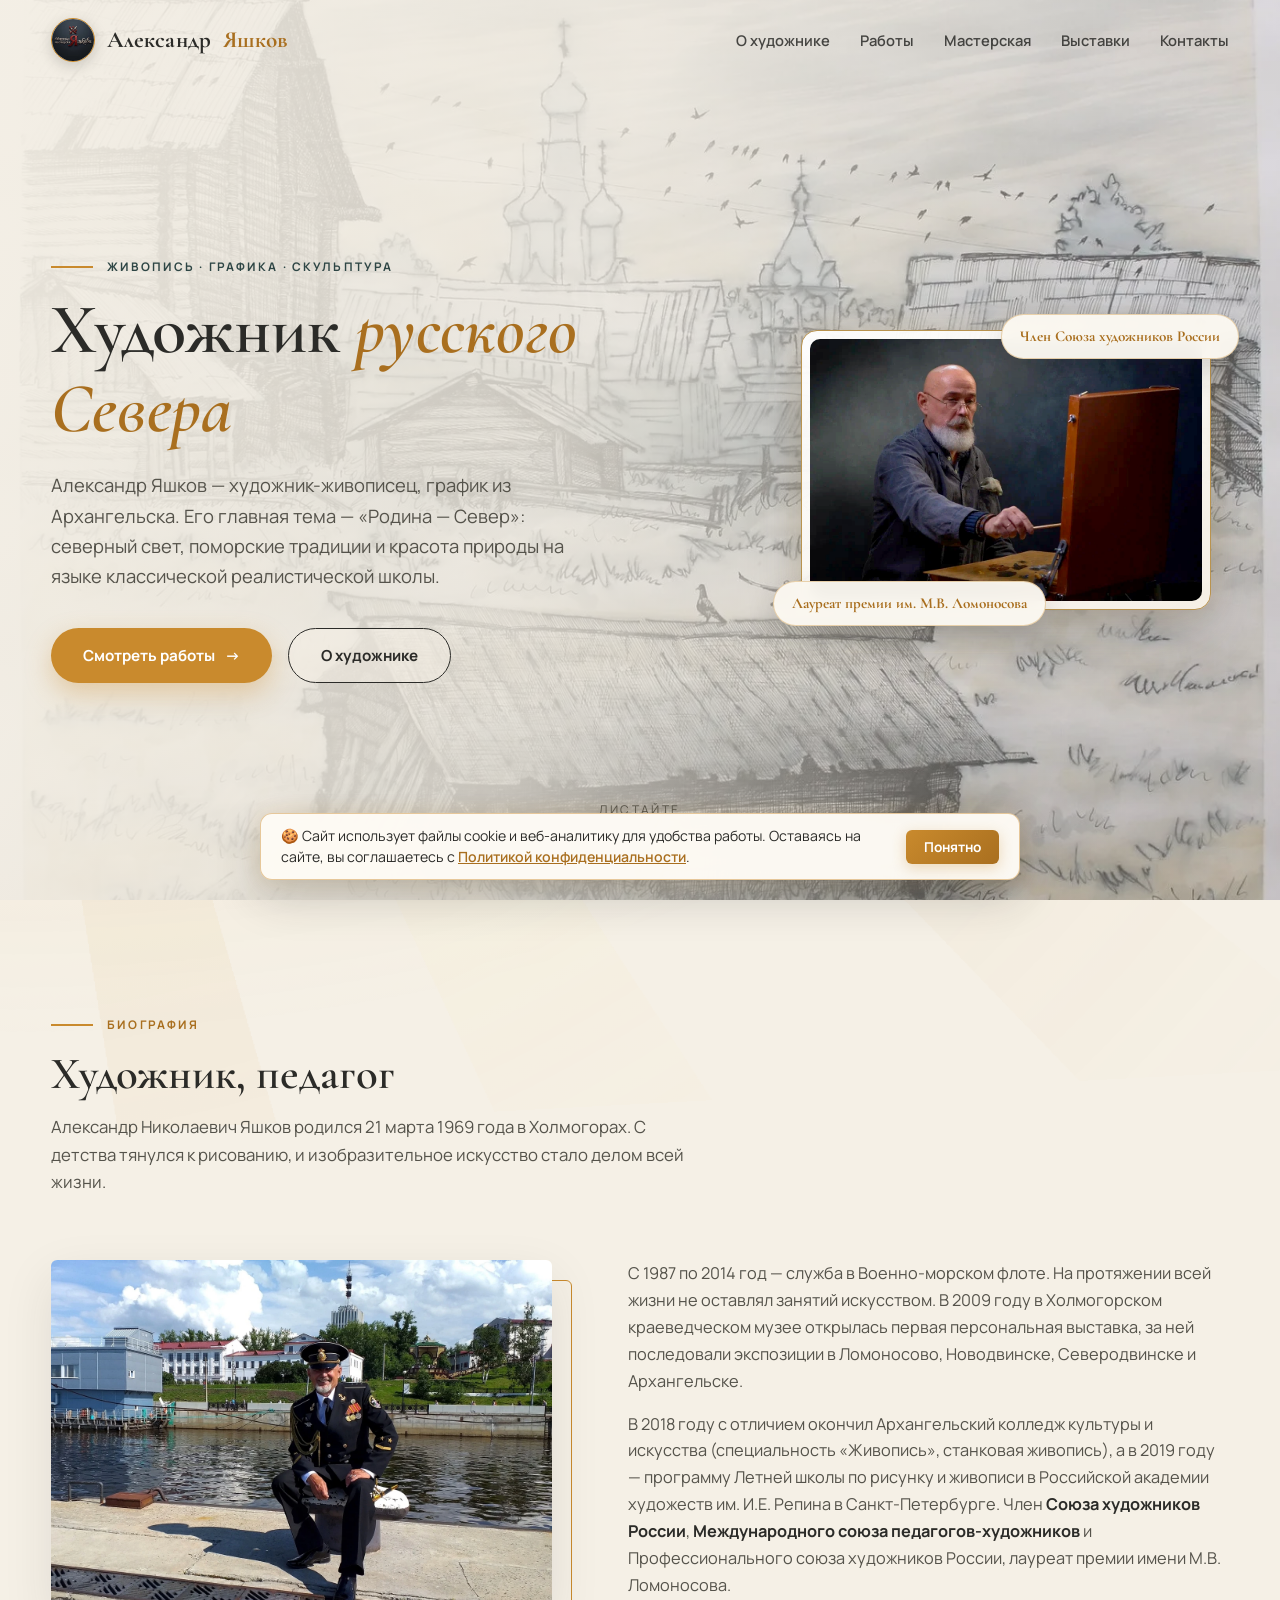
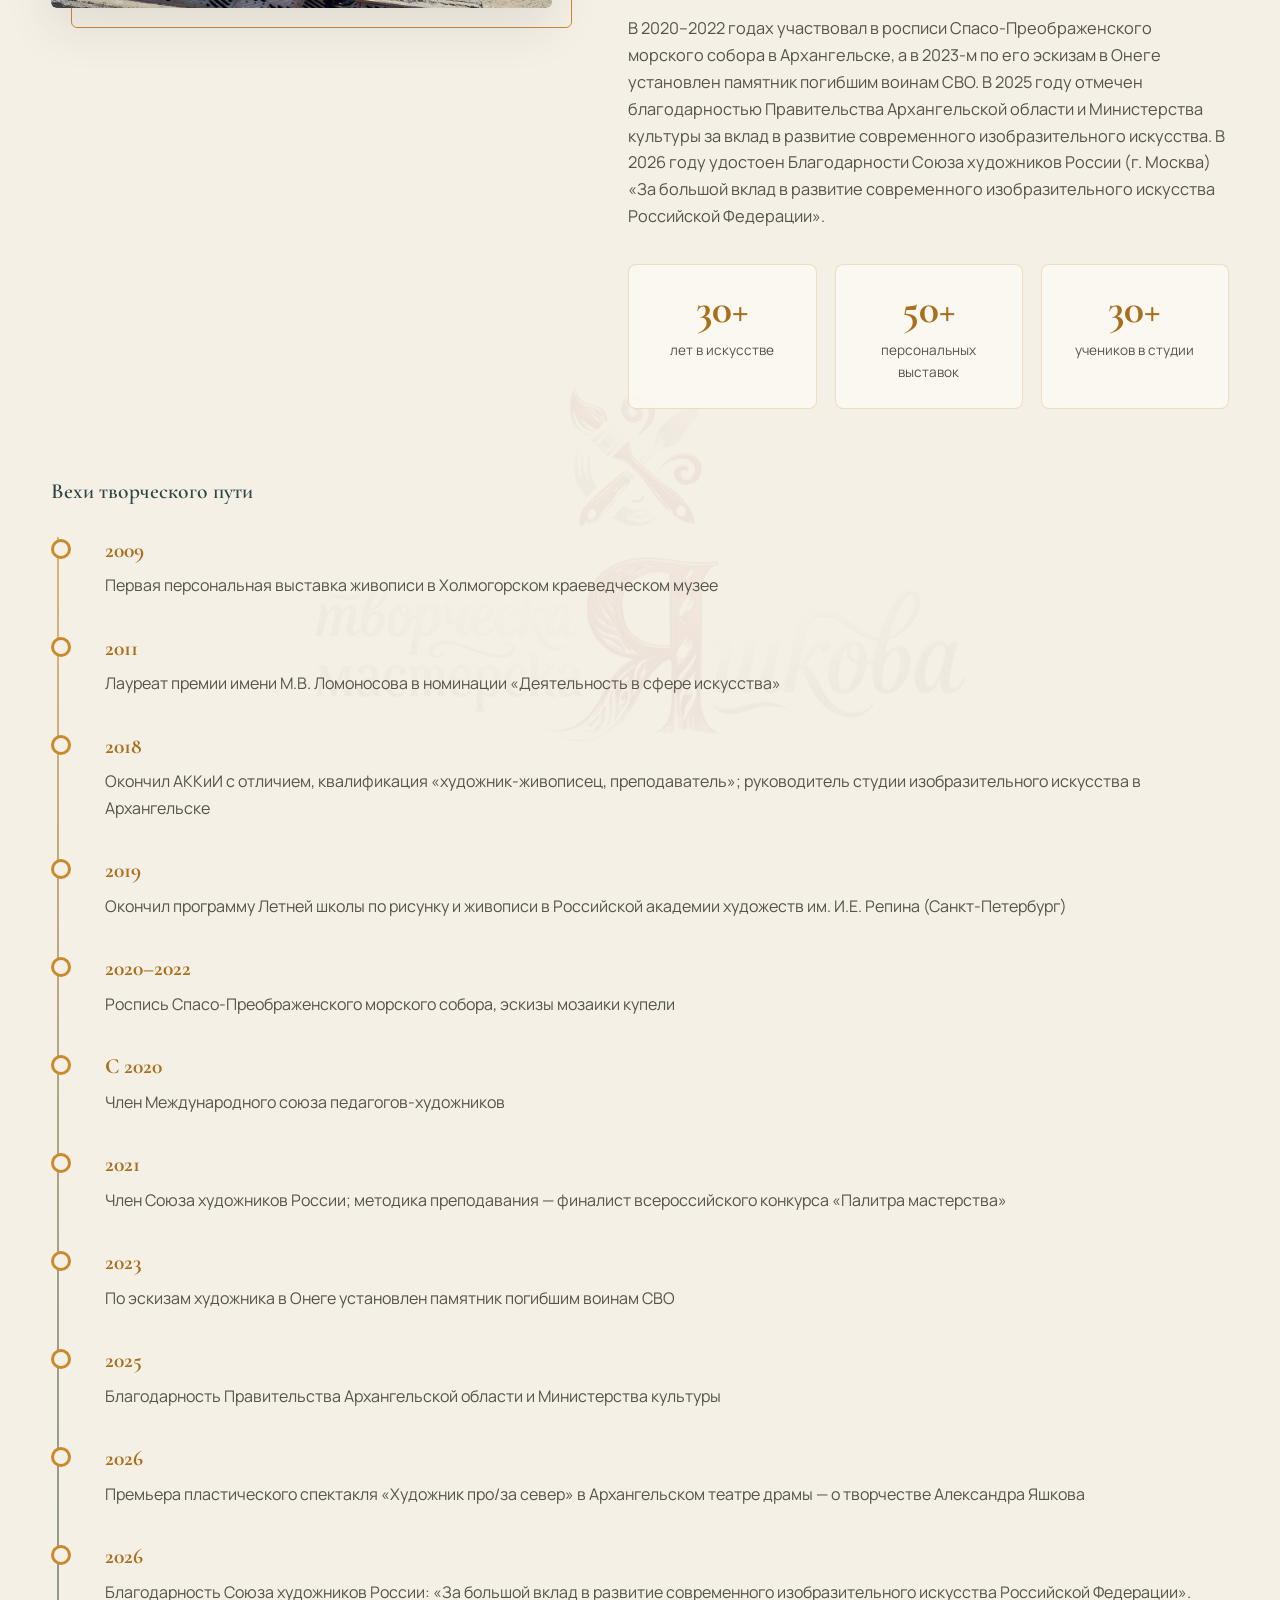
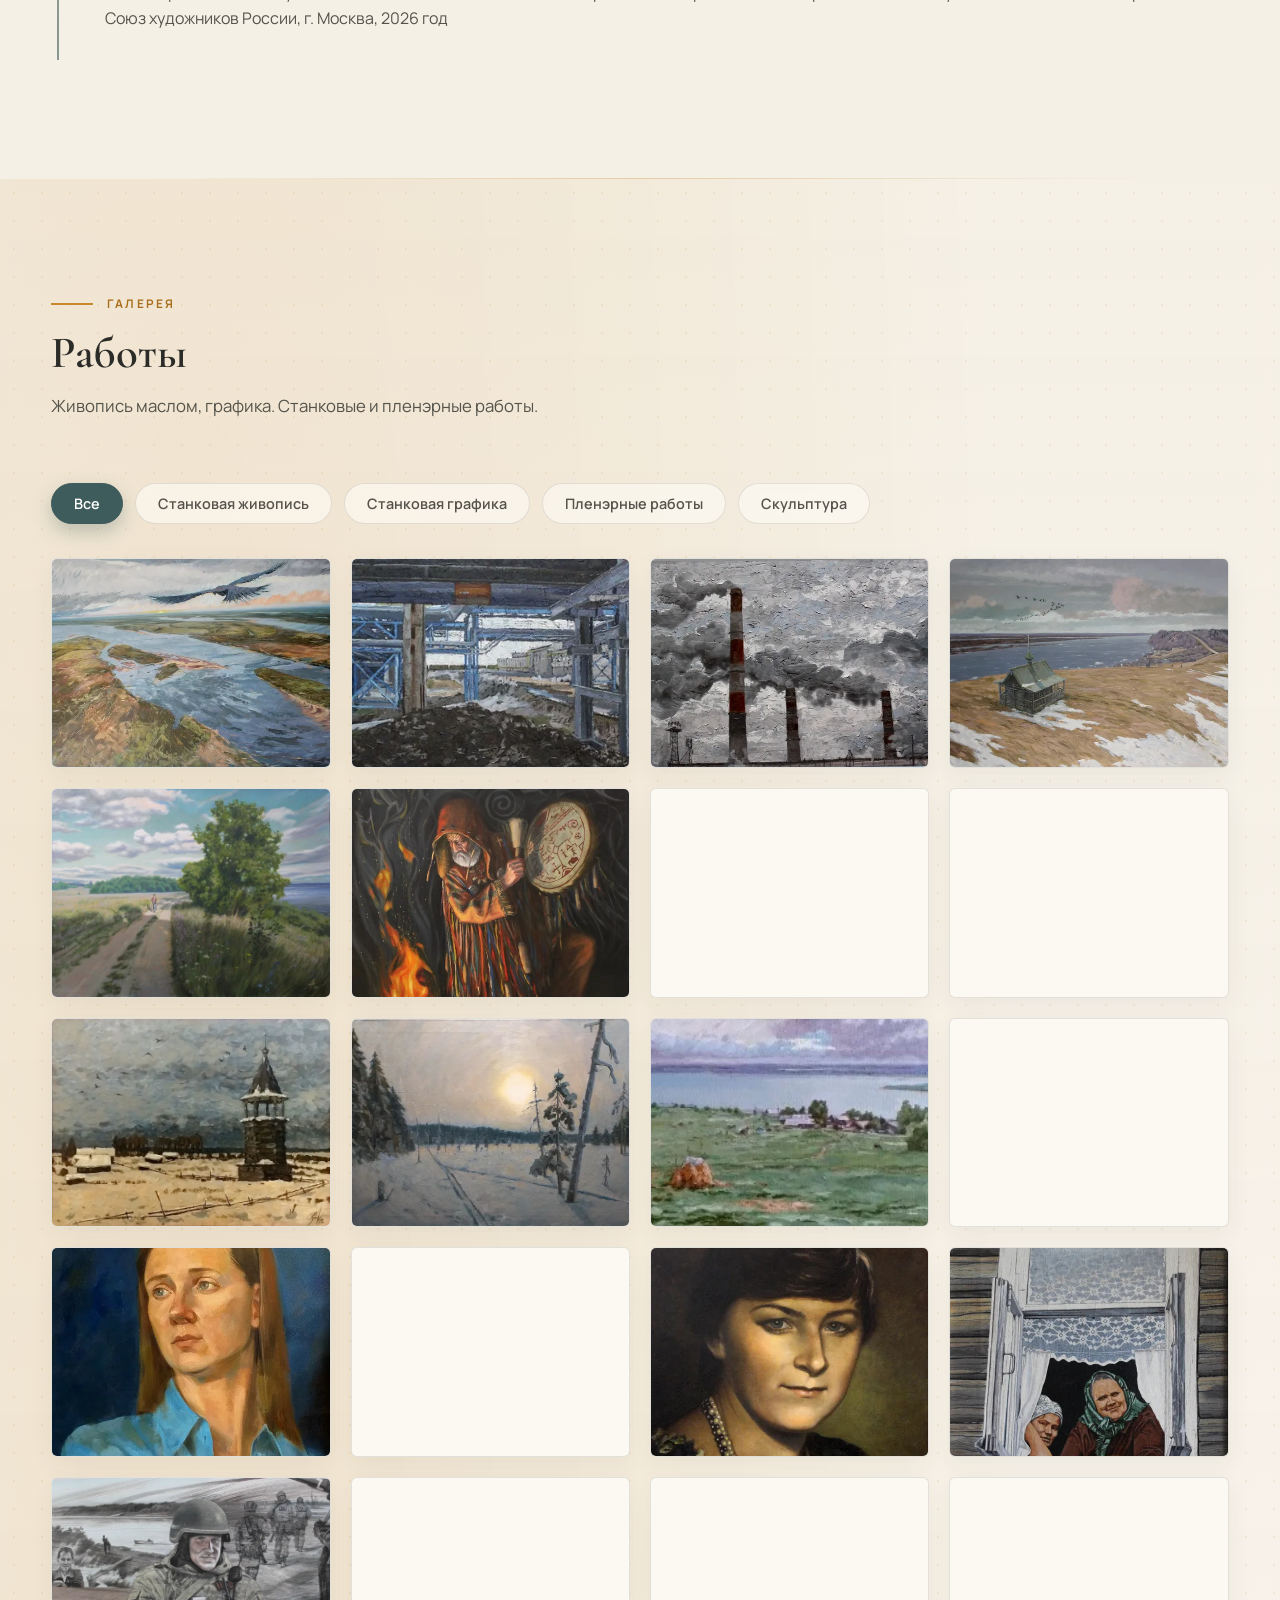
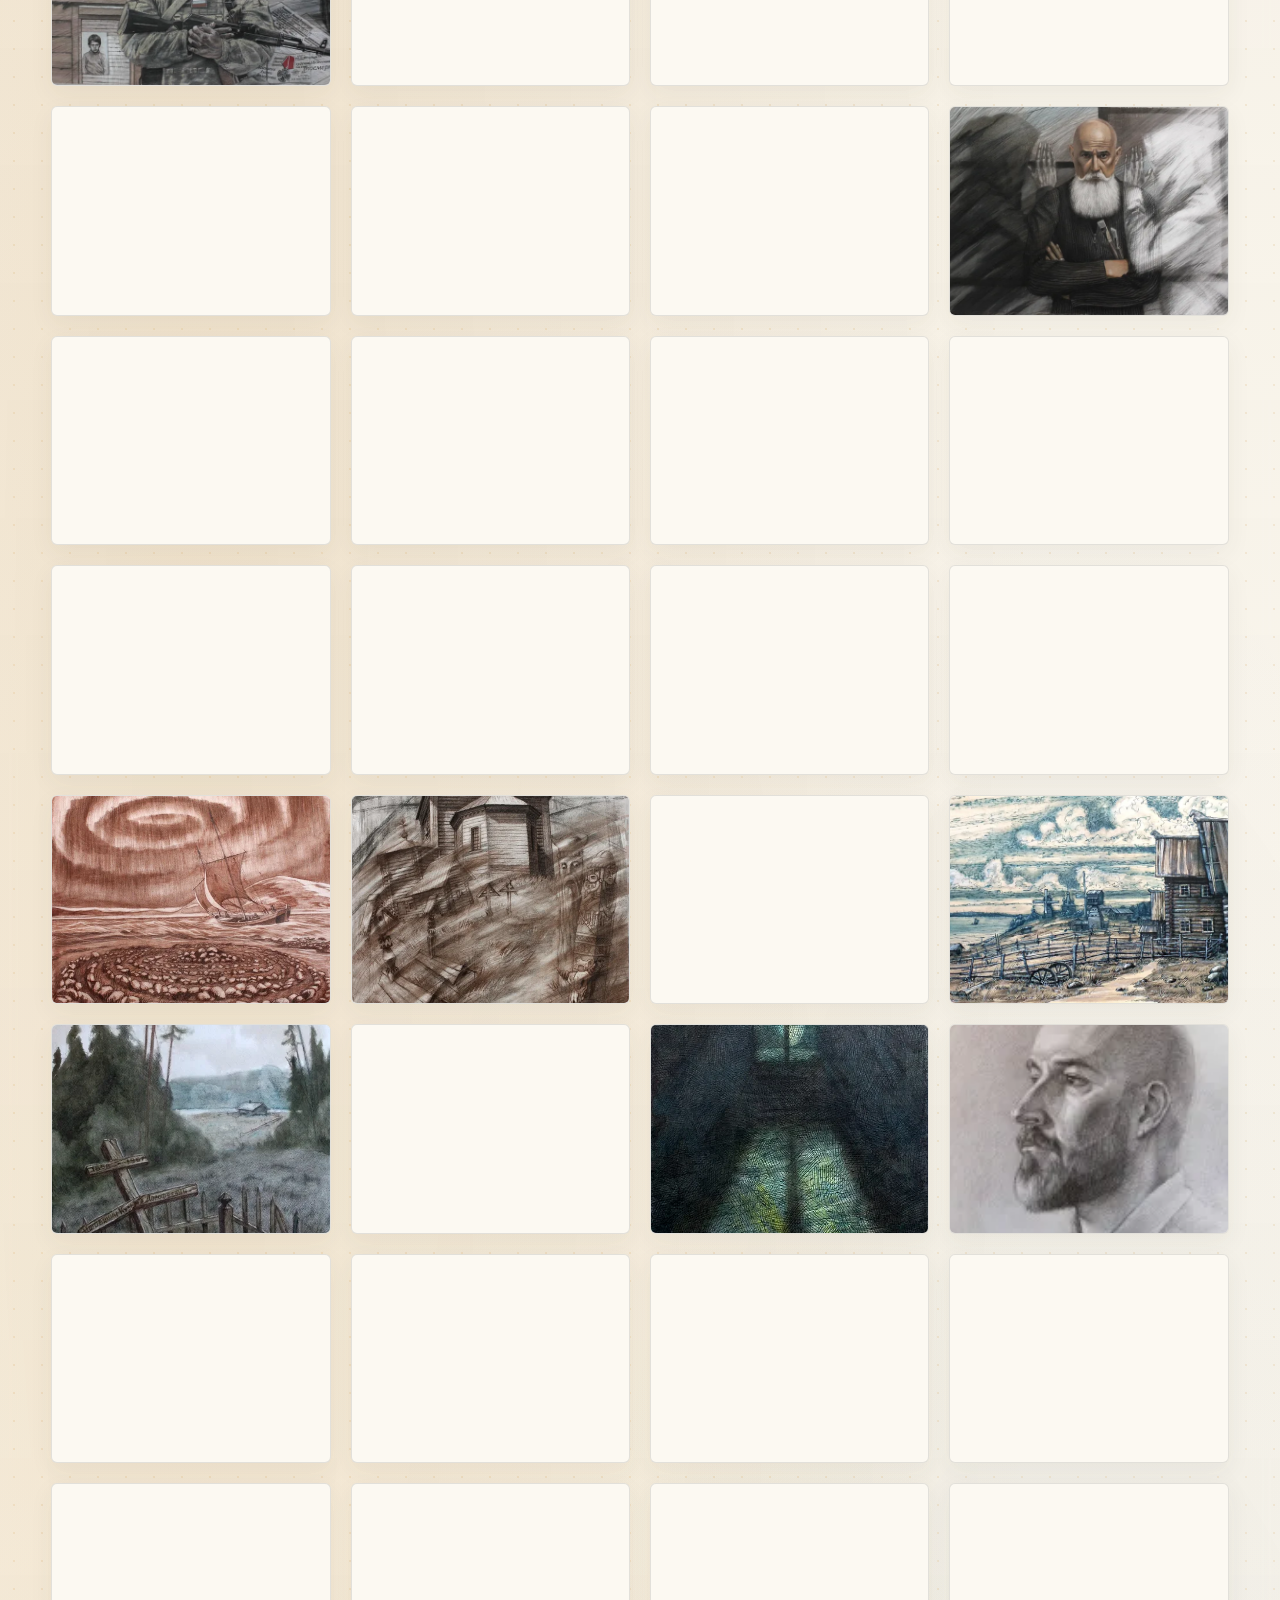
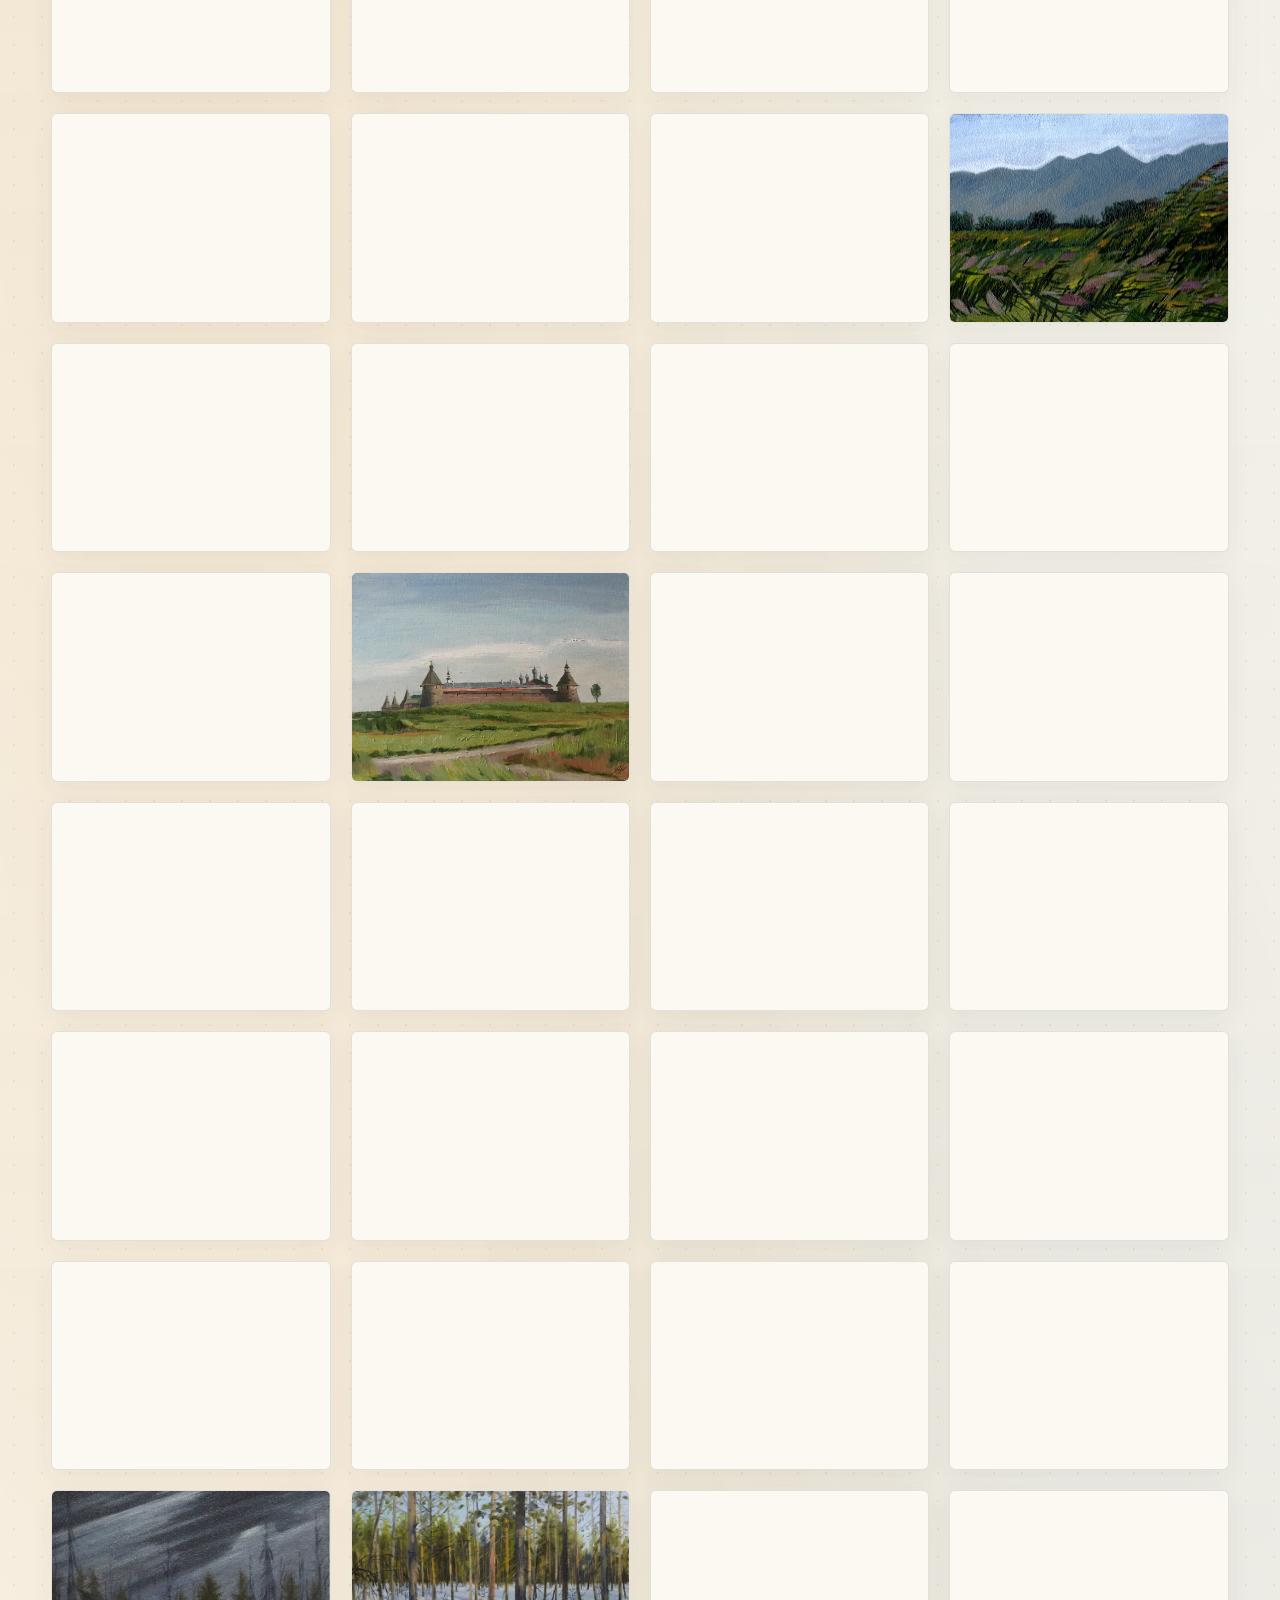
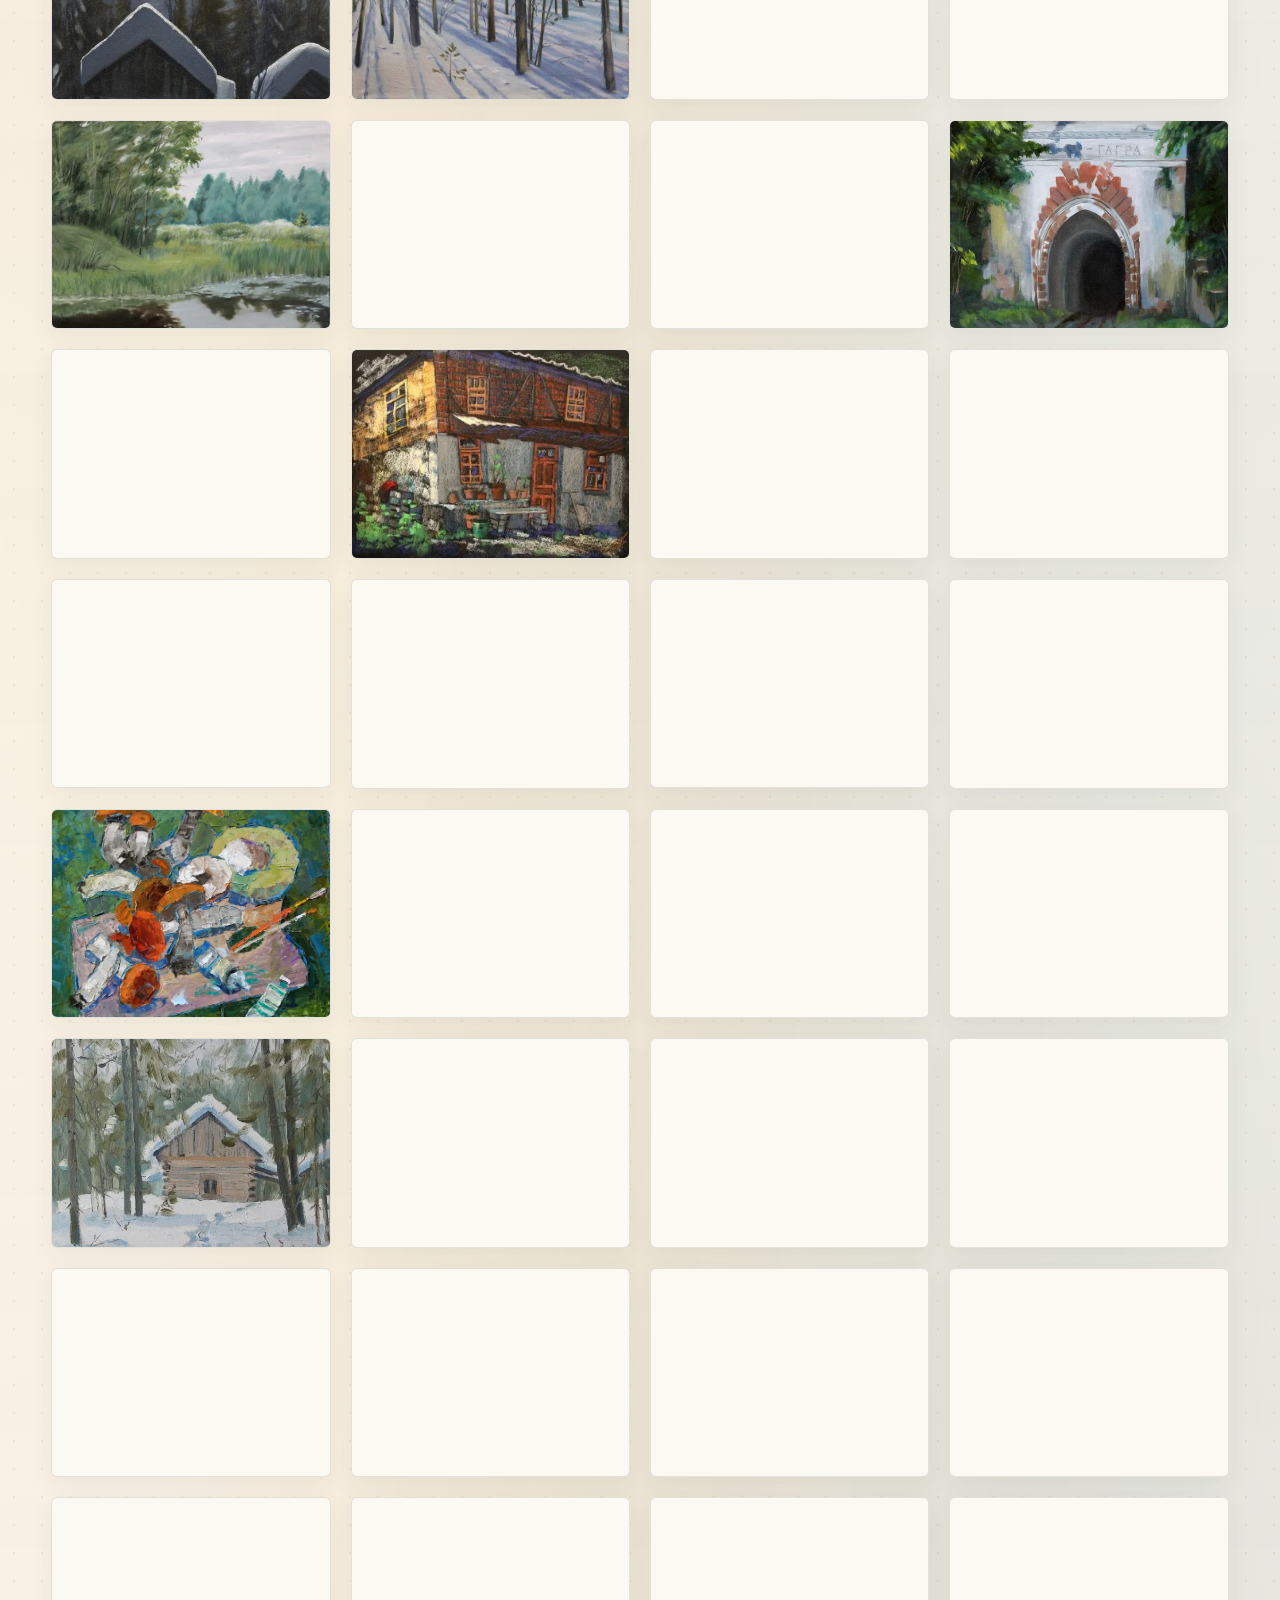
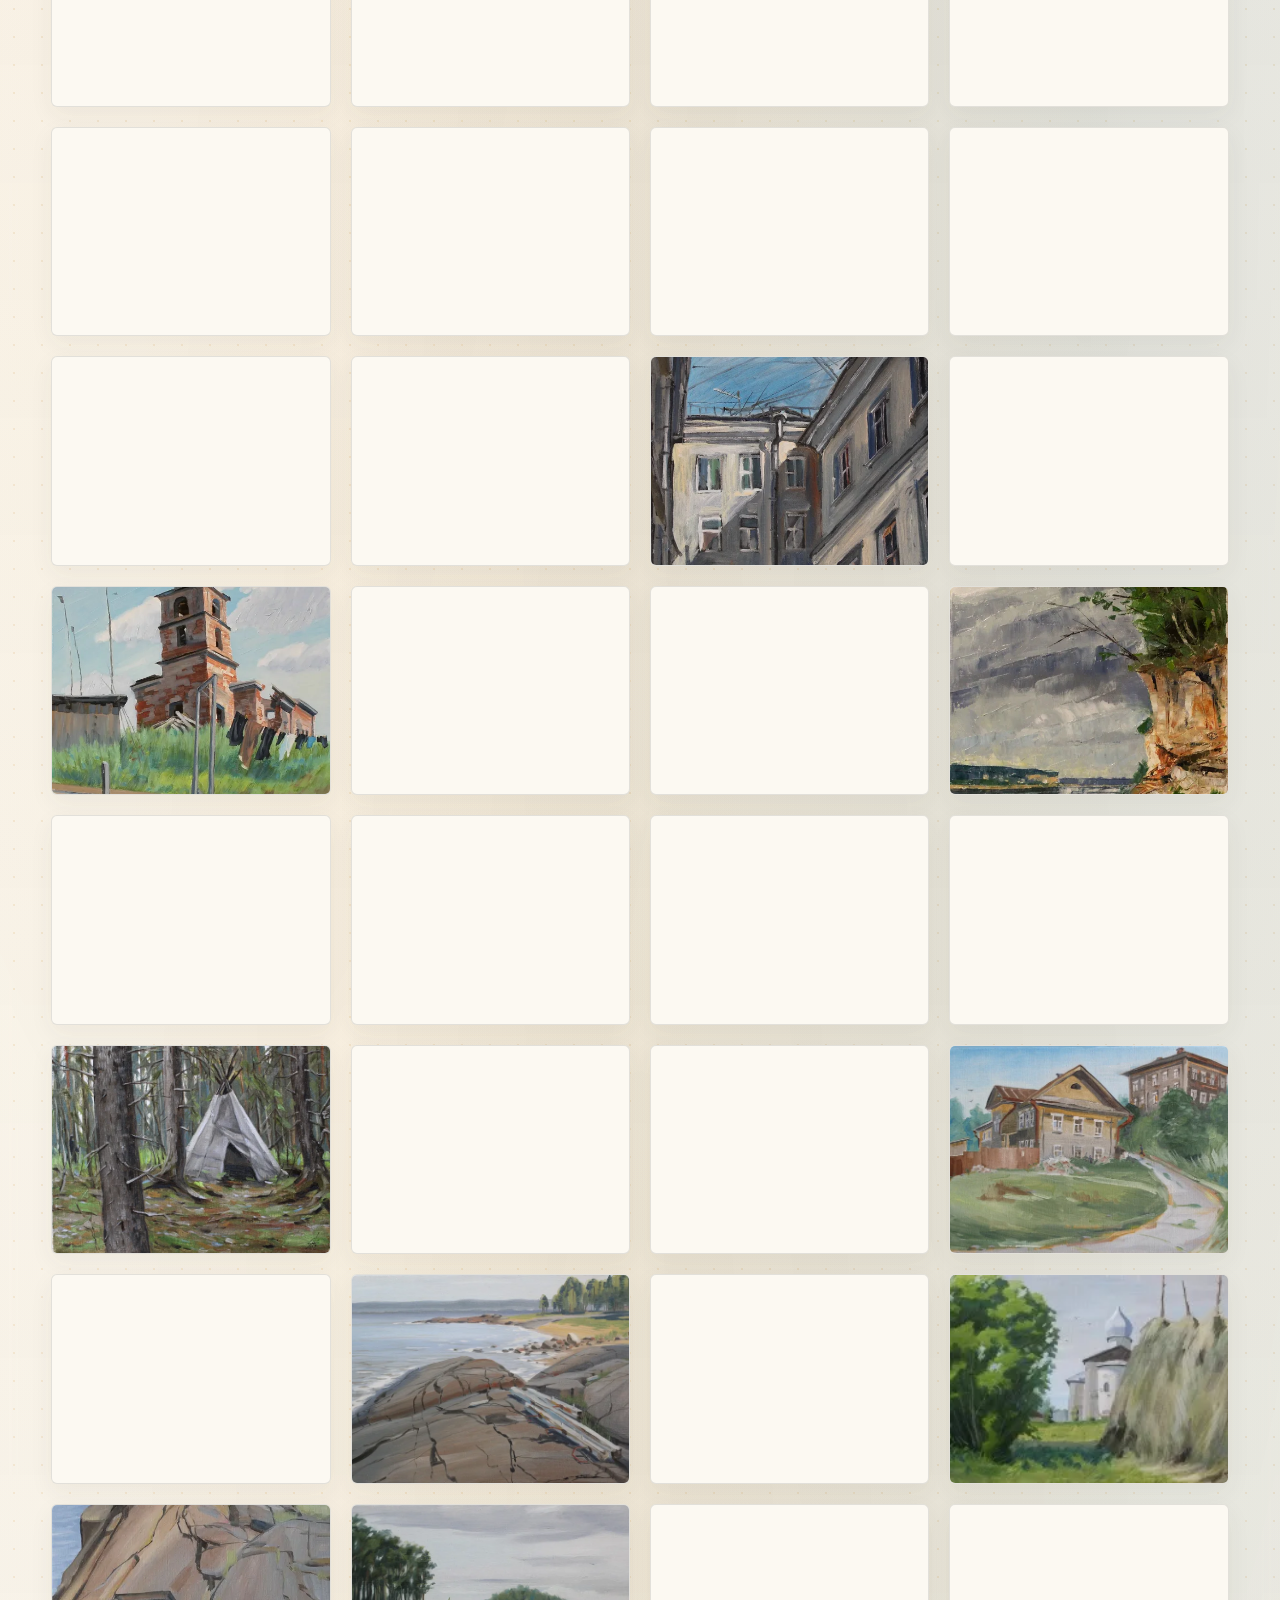
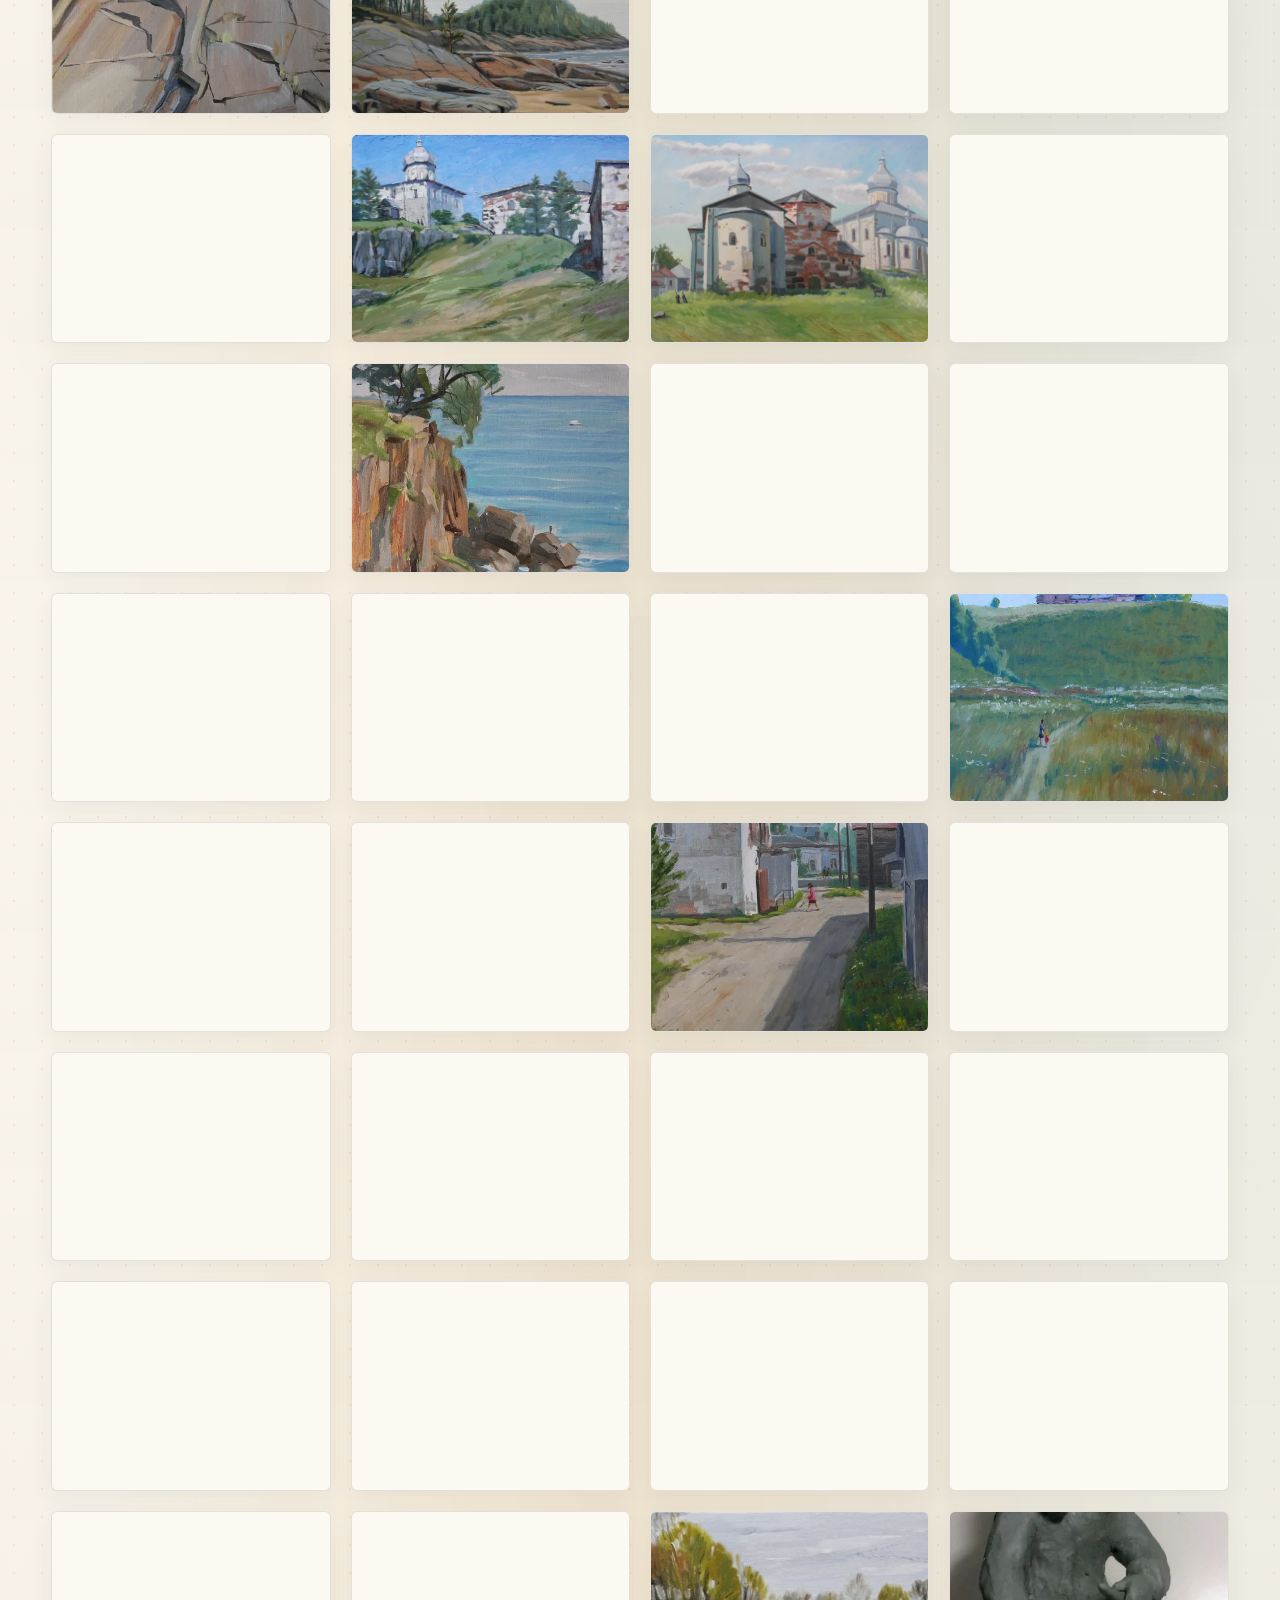
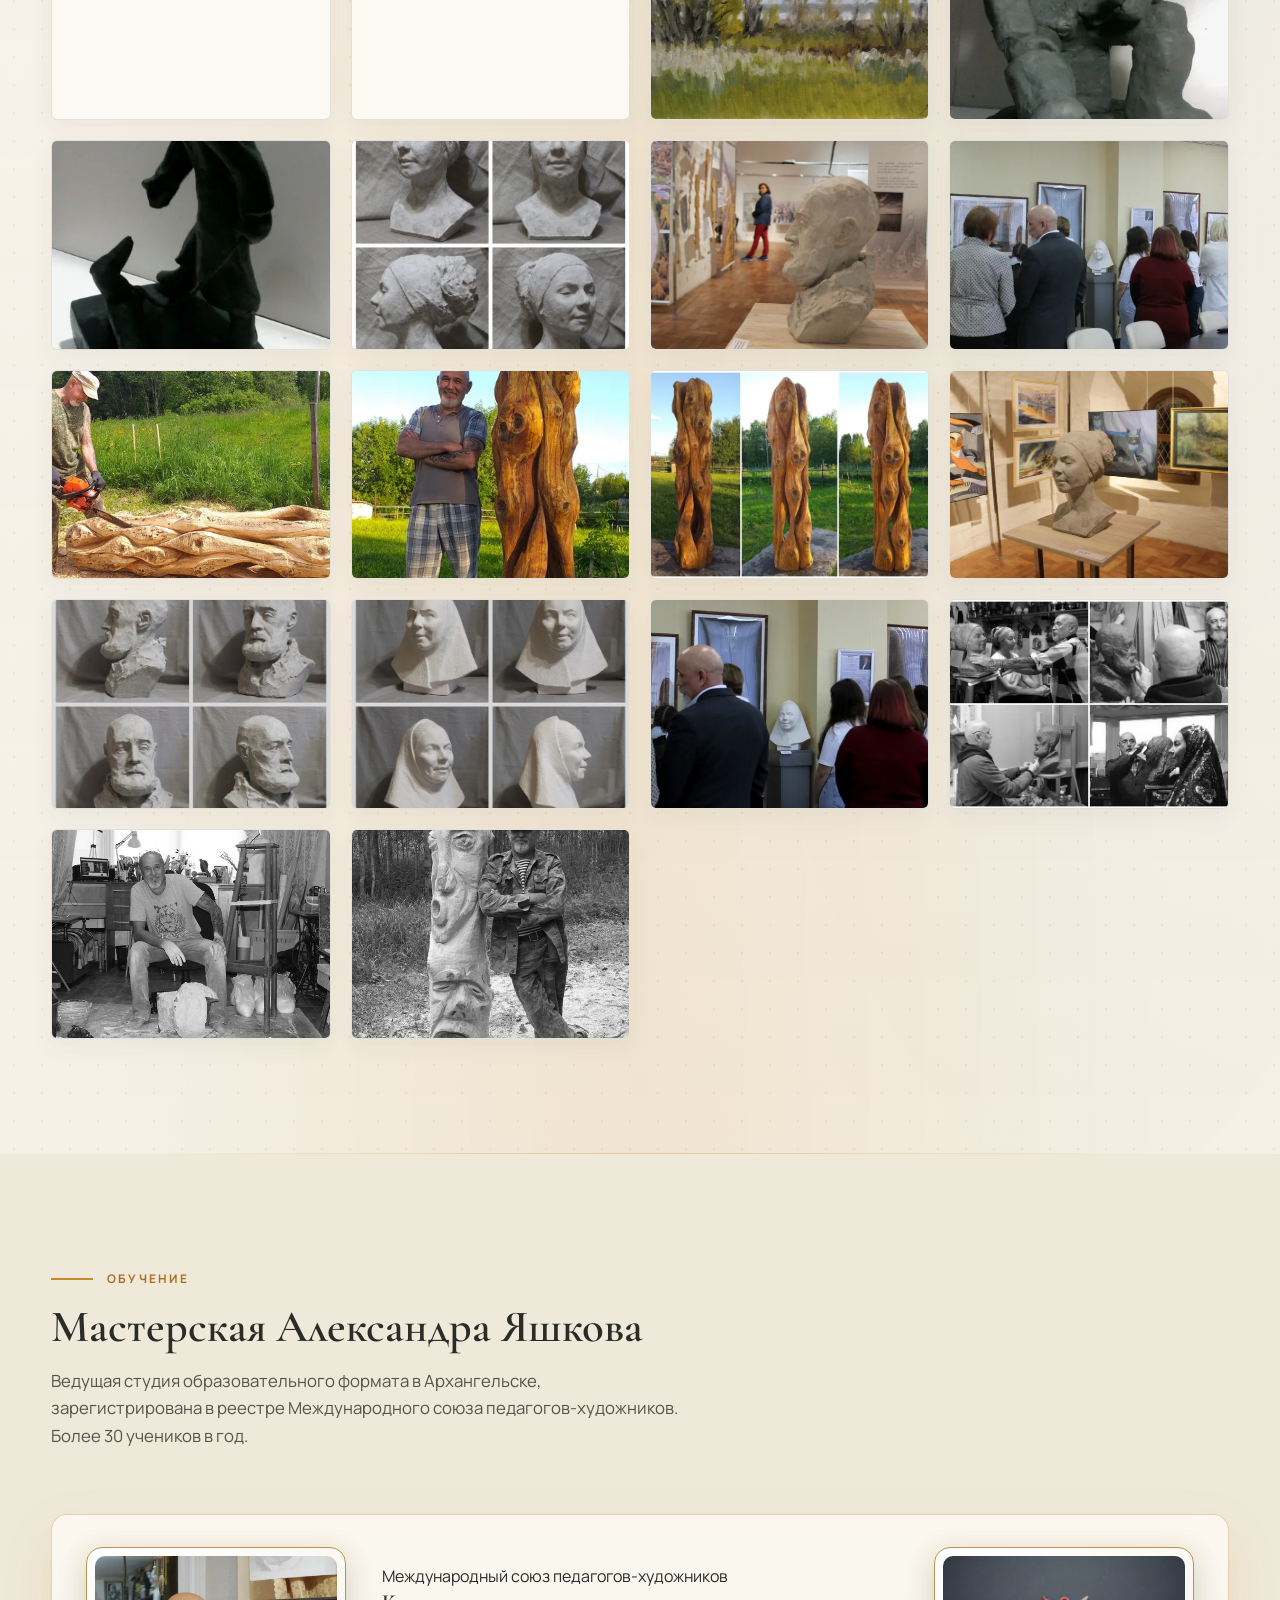
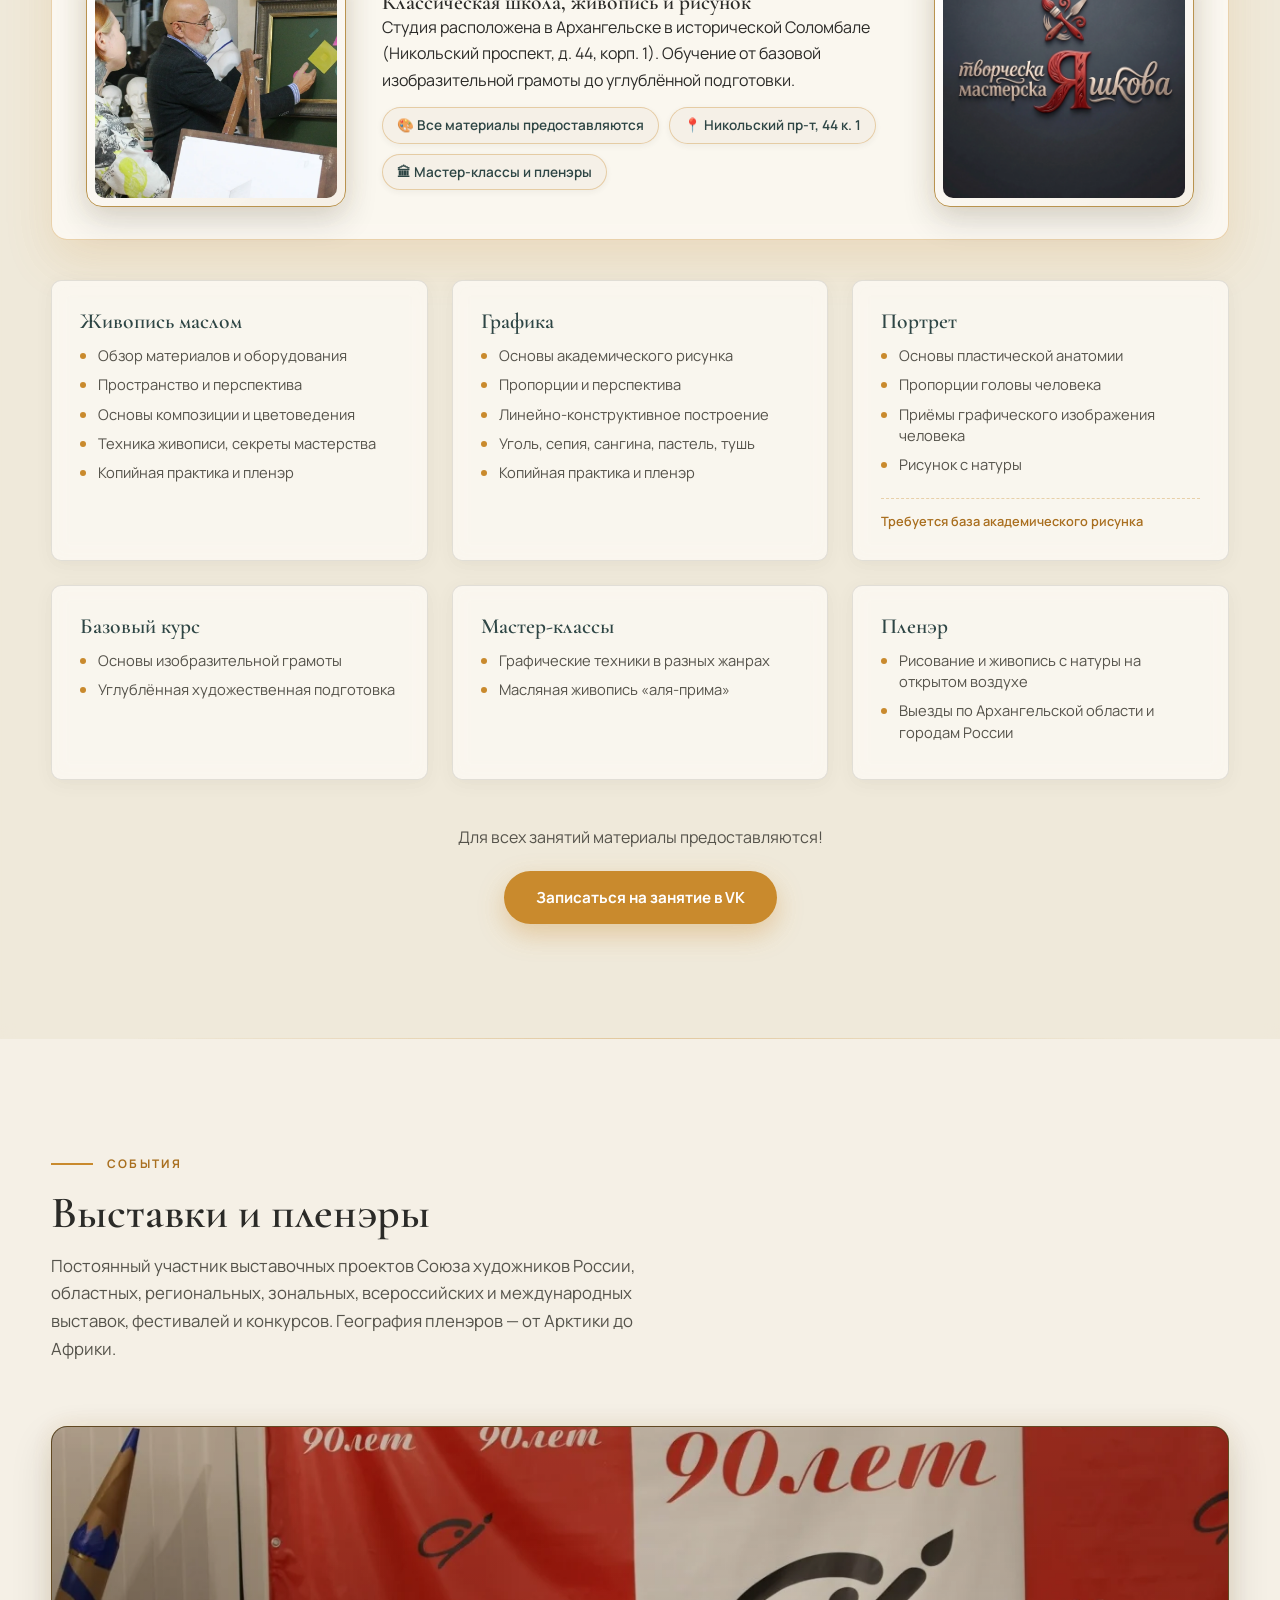
==== commit b5c13ace: "Add admin panel (static) + content-inject" ====
--- a/index.html
+++ b/index.html
@@ -107,7 +107,7 @@
   <div class="container">
     <div class="section-head reveal">
       <div class="kicker">Биография</div>
-      <h2>Художник, педагог</h2>
+      <h2 data-editable="about_title">Художник, педагог</h2>
       <p class="sub">Александр Николаевич Яшков родился 21 марта 1969 года в Холмогорах. С детства тянулся к рисованию, и изобразительное искусство стало делом всей жизни.</p>
     </div>
     <div class="about-grid">
@@ -191,7 +191,7 @@
         <p>Студия расположена в Архангельске в исторической Соломбале (Никольский проспект, д. 44, корп. 1). Обучение от базовой изобразительной грамоты до углублённой подготовки.</p>
         <div class="studio-tags">
           <span class="stag">🎨 Все материалы предоставляются</span>
-          <span class="stag">📍 Никольский пр-т, 44 к. 1</span>
+          <span class="stag" data-editable="address">📍 Никольский пр-т, 44 к. 1</span>
           <span class="stag">🏛 Мастер-классы и пленэры</span>
         </div>
       </div>
@@ -379,11 +379,11 @@
         <p class="cc-sub">Оформление и доставка работ до формата А3, большие форматы — по договорённости.</p>
         <a class="cc-link" href="tel:+79216735330">
           <span class="cc-ic">✆</span>
-          <span>+7 (921) 673-53-30<br><small>Личный телефон художника — звонки и SMS</small></span>
+          <span data-editable="phone">+7 (921) 673-53-30<br><small>Личный телефон художника — звонки и SMS</small></span>
         </a>
         <a class="cc-link" href="mailto:art_yashkov@mail.ru">
           <span class="cc-ic">✉</span>
-          <span>art_yashkov@mail.ru<br><small>Для музеев, галерей и прессы</small></span>
+          <span data-editable="email">art_yashkov@mail.ru<br><small>Для музеев, галерей и прессы</small></span>
         </a>
                 <a class="cc-link" href="https://vk.ru/art_yashkov" target="_blank" rel="noopener">
           <span class="cc-ic">🎨</span>
@@ -407,11 +407,11 @@
         <p class="cc-sub">Занятия живописью, графикой и рисунком. Материалы предоставляются.</p>
         <a class="cc-link" href="tel:+79216735330">
           <span class="cc-ic">✆</span>
-          <span>+7 (921) 673-53-30<br><small>Запись на занятия — звонок или SMS</small></span>
+          <span data-editable="phone_classes">+7 (921) 673-53-30<br><small>Запись на занятия — звонок или SMS</small></span>
         </a>
         <a class="cc-link" href="mailto:art_yashkov@mail.ru">
           <span class="cc-ic">✉</span>
-          <span>art_yashkov@mail.ru<br><small>Для вопросов о занятиях</small></span>
+          <span data-editable="email_classes">art_yashkov@mail.ru<br><small>Для вопросов о занятиях</small></span>
         </a>
         <a class="cc-link" href="https://vk.me/iskusstvo29" target="_blank" rel="noopener">
           <span class="cc-ic">М</span>
@@ -537,5 +537,6 @@
 </div>
 
 <script src="assets/js/main.js?v=1870"></script>
+<script src="assets/js/content-inject.js?v=1"></script>
 </body>
 </html>
